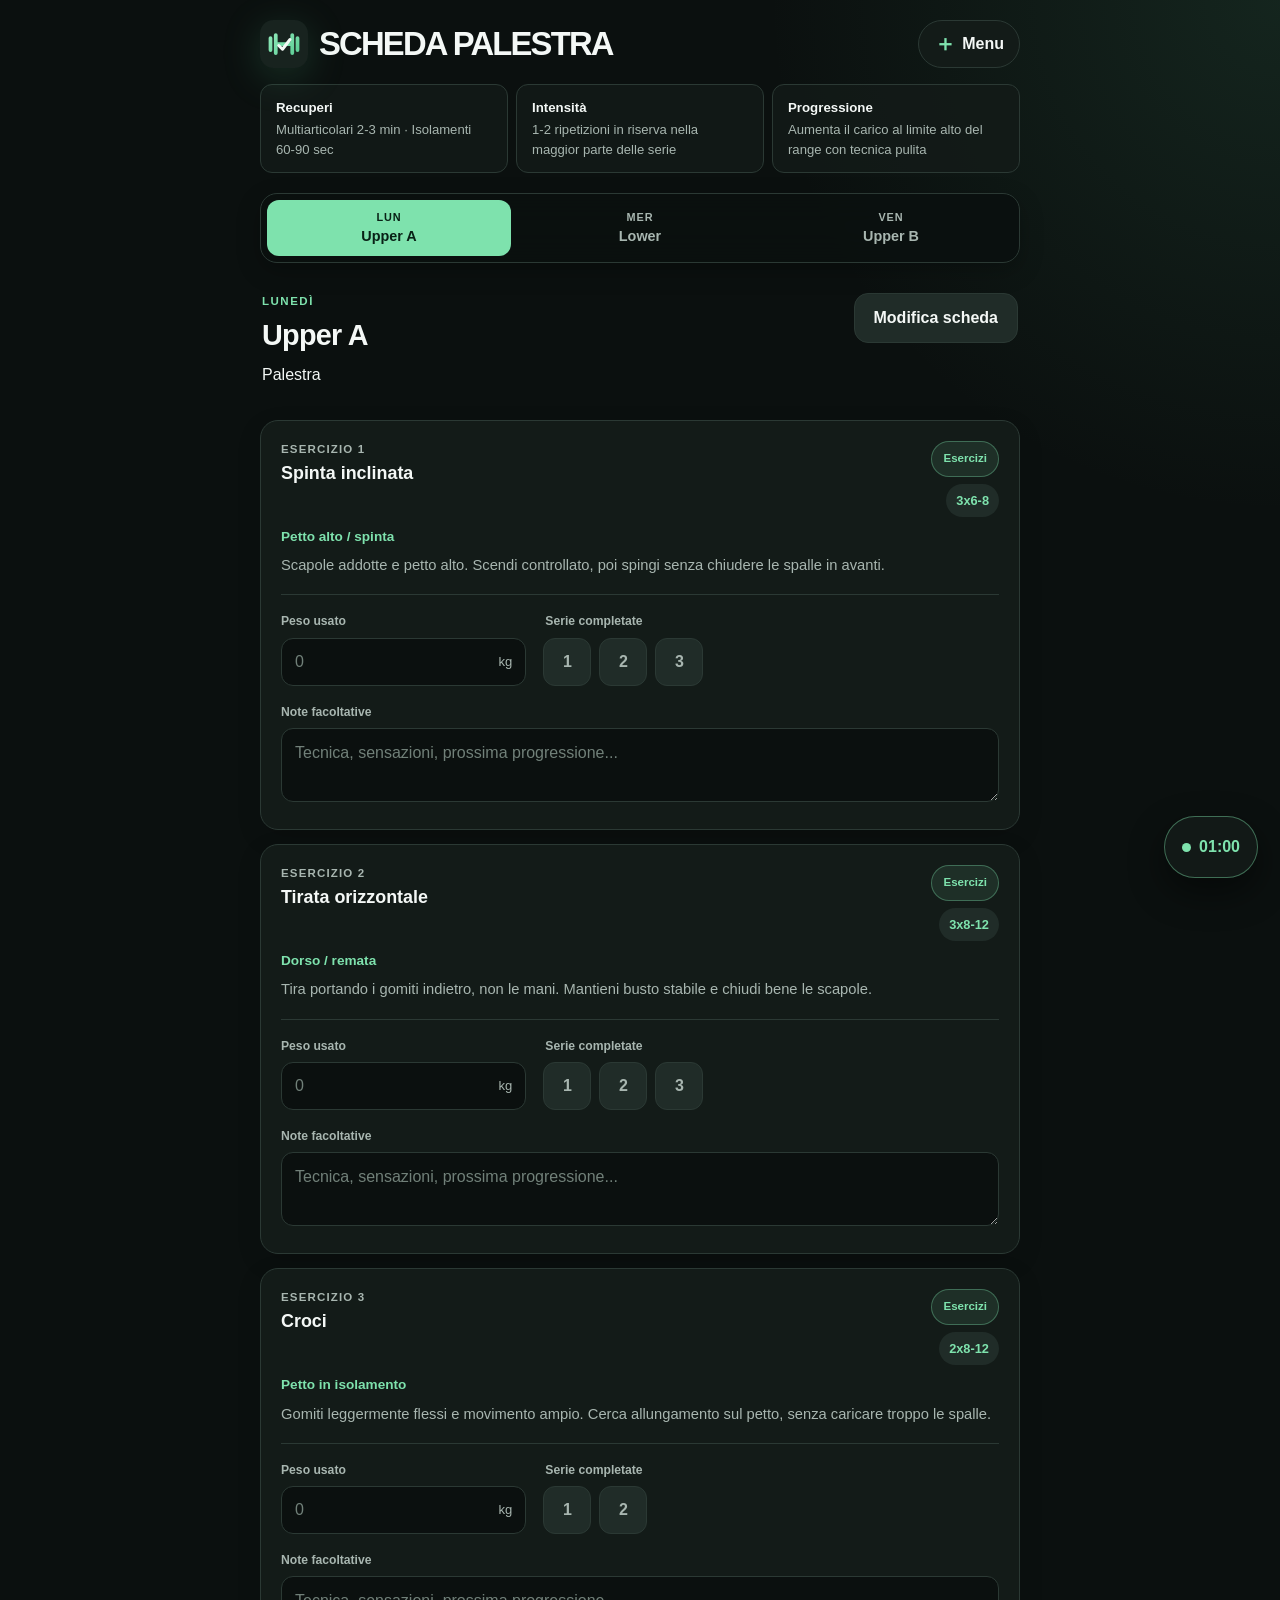
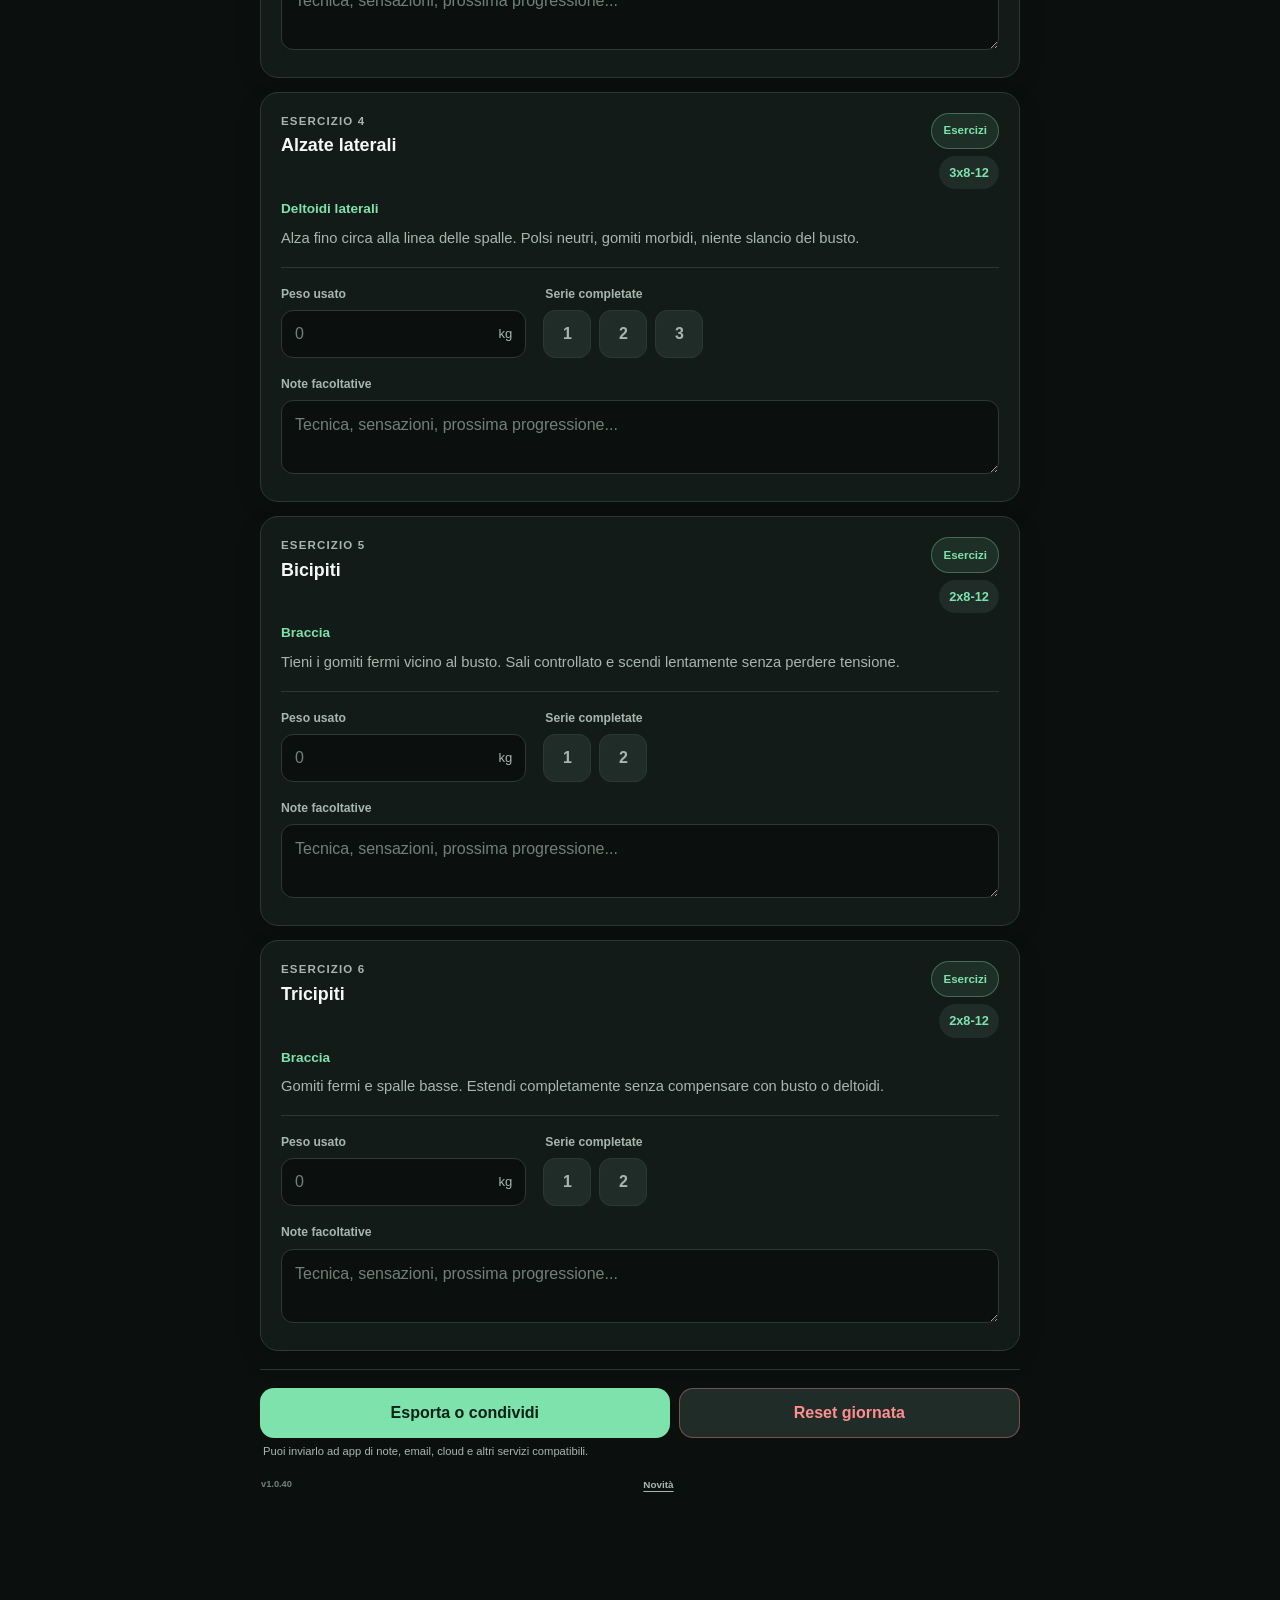
==== index.html @ 95c9a079 "Load in-app changelog release" ====
<!doctype html><html lang="it"><head><meta charset="UTF-8"><meta name="viewport" content="width=device-width,initial-scale=1,viewport-fit=cover"><meta name="theme-color" content="#101715"><meta name="description" content="Scheda palestra digitale personalizzabile."><title>Scheda palestra</title><link rel="manifest" href="manifest.webmanifest"><link rel="stylesheet" href="style.css"><style>.notification-status{margin:10px 2px 0;color:var(--muted);font-size:.72rem}.notification-status.is-enabled{color:var(--accent)}</style></head><body><header class="app-header"><div><p class="eyebrow">Scheda palestra</p><h1>Upper / Lower</h1></div><button class="icon-button" id="openMenuButton" type="button" aria-label="Apri menu esercizi"><span aria-hidden="true">＋</span><span>Menu</span></button></header><main><section class="dashboard" aria-labelledby="dashboardTitle"><div><p class="eyebrow">Oggi</p><h2 id="dashboardTitle">Il tuo prossimo allenamento</h2><p id="recommendedWorkout" class="dashboard-copy"></p></div><button id="openRecommendedButton" class="primary-button" type="button">Apri scheda</button></section><section class="quick-notes" aria-label="Indicazioni rapide"><article><strong>Recuperi</strong><span>Multiarticolari 2-3 min · Isolamenti 60-90 sec</span></article><article><strong>Intensità</strong><span>1-2 ripetizioni in riserva nella maggior parte delle serie</span></article><article><strong>Progressione</strong><span>Aumenta il carico al limite alto del range con tecnica pulita</span></article></section><nav class="workout-tabs" aria-label="Giorni di allenamento"><button class="tab-button is-active" type="button" data-day="upperA"><span>Lun</span>Upper A</button><button class="tab-button" type="button" data-day="lower"><span>Mer</span>Lower</button><button class="tab-button" type="button" data-day="upperB"><span>Ven</span>Upper B</button></nav><section class="workout-heading"><div><p class="eyebrow" id="workoutWeekday"></p><h2 id="workoutTitle"></h2><p id="workoutSubtitle"></p></div><button id="resetDayButton" class="text-button danger-text" type="button">Reset giornata</button></section><section id="exerciseList" class="exercise-list" aria-live="polite"></section><section id="lowerRotationNote" class="rotation-note" hidden><strong>Lower alternato</strong><p>Settimana A: leg extension mono + abductor. Settimana B: sissy squat + adductor.</p></section></main><aside class="timer-panel" aria-labelledby="timerTitle"><div class="timer-topline"><div><p class="eyebrow">Recupero</p><h2 id="timerTitle">Timer pausa</h2></div><output id="timerDisplay" class="timer-display" aria-live="polite">01:00</output></div><div class="timer-presets" aria-label="Durata timer"><button class="is-selected" type="button" data-seconds="60">60s</button><button type="button" data-seconds="90">90s</button><button type="button" data-seconds="120">120s</button><button type="button" data-seconds="180">180s</button></div><div class="timer-actions"><button id="timerStartButton" class="primary-button" type="button">Avvia</button><button id="timerStopButton" class="secondary-button" type="button">Stop</button><button id="timerResetButton" class="secondary-button" type="button">Reset</button></div><p id="notificationStatus" class="notification-status">Avviando il timer puoi abilitare le notifiche di sistema.</p></aside><div id="menuOverlay" class="overlay" hidden><section class="menu-sheet" role="dialog" aria-modal="true" aria-labelledby="menuTitle"><div class="sheet-header"><div><p class="eyebrow">Personalizza</p><h2 id="menuTitle">Menu esercizi</h2></div><button id="closeMenuButton" class="close-button" type="button" aria-label="Chiudi menu">×</button></div><form id="customExerciseForm" class="exercise-form"><label>Nome esercizio<input name="name" type="text" required maxlength="60" placeholder="Es. Face pull"></label><div class="form-row"><label>Giorno<select name="day" required><option value="upperA">Upper A</option><option value="lower">Lower</option><option value="upperB">Upper B</option></select></label><label>Serie × rep<input name="setsReps" type="text" required maxlength="20" placeholder="3x10-12"></label></div><label>Focus<input name="focus" type="text" maxlength="80" placeholder="Muscolo o obiettivo"></label><label>Spiegazione<textarea name="description" rows="3" maxlength="240" placeholder="Indicazioni tecniche essenziali"></textarea></label><button class="primary-button full-width" type="submit">Aggiungi esercizio</button></form><div class="custom-list-heading"><h3>Esercizi personalizzati</h3><span id="customExerciseCount">0</span></div><div id="customExerciseList" class="custom-exercise-list"></div><div class="data-actions"><button id="resetAllButton" class="danger-button" type="button">Reset completo</button></div></section></div><template id="exerciseCardTemplate"><article class="exercise-card"><div class="exercise-card-header"><div><p class="exercise-number"></p><h3 class="exercise-name"></h3></div><span class="reps-badge"></span></div><p class="exercise-focus"></p><p class="exercise-description"></p><div class="exercise-fields"><label class="weight-field"><span>Peso usato</span><div class="input-with-unit"><input class="weight-input" type="number" min="0" step="0.5" inputmode="decimal" placeholder="0"><span>kg</span></div></label><fieldset class="sets-field"><legend>Serie completate</legend><div class="set-buttons"></div></fieldset></div><label class="notes-field"><span>Note facoltative</span><textarea class="notes-input" rows="2" maxlength="300" placeholder="Tecnica, sensazioni, prossima progressione..."></textarea></label><button class="delete-custom-button danger-text" type="button" hidden>Rimuovi esercizio</button></article></template><script src="app.js"></script><script src="enhancements.js"></script><script src="gif-fix.js"></script><script src="timer-ui.js?v=8"></script><script src="ios-shortcuts-timer.js?v=7"></script><script src="variants.js?v=3"></script><script src="catalog-detail.js?v=1"></script><script src="workout-editor.js?v=2"></script><script src="exercise-catalog.js?v=1"></script><script src="drag-fix.js?v=2"></script><script src="translator-core.js?v=1"></script><script src="language-settings.js?v=3"></script><script src="compact-edit-mode.js?v=7"></script><script src="universal-exercise-editor.js?v=1"></script><script src="dynamic-workout-days.js?v=1"></script><script src="catalog-performance.js?v=1"></script><script src="settings-order.js?v=1"></script><script src="app-update.js?v=6"></script><script src="app-changelog.js?v=1"></script></body></html>
---- style.css ----
:root {
  color-scheme: dark;
  --bg: #0b100f;
  --surface: #131b18;
  --surface-strong: #18231f;
  --surface-soft: #202c28;
  --text: #f4f8f6;
  --muted: #a8b6b0;
  --accent: #7ee2ad;
  --accent-strong: #4fc58c;
  --accent-ink: #092116;
  --danger: #ff8e8e;
  --border: #2b3934;
  --shadow: 0 18px 42px rgb(0 0 0 / 28%);
  --radius-lg: 24px;
  --radius-md: 18px;
  --radius-sm: 12px;
}

* {
  box-sizing: border-box;
}

html {
  scroll-behavior: smooth;
}

body {
  margin: 0;
  min-width: 320px;
  background:
    radial-gradient(circle at top right, rgb(69 146 108 / 16%), transparent 32rem),
    var(--bg);
  color: var(--text);
  font-family: Inter, ui-sans-serif, -apple-system, BlinkMacSystemFont, "Segoe UI", sans-serif;
  line-height: 1.5;
  -webkit-font-smoothing: antialiased;
}

button,
input,
textarea,
select {
  font: inherit;
}

button {
  -webkit-tap-highlight-color: transparent;
}

button:focus-visible,
input:focus-visible,
textarea:focus-visible,
select:focus-visible {
  outline: 3px solid rgb(126 226 173 / 45%);
  outline-offset: 2px;
}

.app-header,
main,
.timer-panel {
  width: min(100% - 28px, 760px);
  margin-inline: auto;
}

.app-header {
  display: flex;
  align-items: center;
  justify-content: space-between;
  padding: max(20px, env(safe-area-inset-top)) 0 18px;
}

h1,
h2,
h3,
p {
  margin-top: 0;
}

h1 {
  margin-bottom: 0;
  font-size: clamp(1.55rem, 7vw, 2.2rem);
  letter-spacing: -0.04em;
}

h2 {
  margin-bottom: 6px;
  font-size: clamp(1.35rem, 5vw, 1.8rem);
  letter-spacing: -0.025em;
}

h3 {
  margin-bottom: 0;
  font-size: 1.12rem;
}

.eyebrow {
  margin-bottom: 3px;
  color: var(--accent);
  font-size: 0.72rem;
  font-weight: 800;
  letter-spacing: 0.13em;
  text-transform: uppercase;
}

.icon-button,
.close-button,
.tab-button,
.timer-presets button,
.set-button,
.secondary-button,
.text-button,
.delete-custom-list-button {
  border: 0;
  cursor: pointer;
}

.icon-button {
  display: flex;
  min-height: 48px;
  align-items: center;
  gap: 6px;
  padding: 0 15px;
  border: 1px solid var(--border);
  border-radius: 999px;
  background: var(--surface);
  color: var(--text);
  font-weight: 750;
}

.icon-button span:first-child {
  color: var(--accent);
  font-size: 1.35rem;
}

.dashboard {
  display: grid;
  gap: 20px;
  padding: 24px;
  border: 1px solid rgb(126 226 173 / 20%);
  border-radius: var(--radius-lg);
  background:
    linear-gradient(135deg, rgb(126 226 173 / 13%), transparent 55%),
    var(--surface-strong);
  box-shadow: var(--shadow);
}

.dashboard-copy {
  margin-bottom: 0;
  color: var(--muted);
}

.primary-button,
.secondary-button,
.danger-button {
  min-height: 50px;
  padding: 0 19px;
  border-radius: 14px;
  font-weight: 800;
  cursor: pointer;
}

.primary-button {
  border: 0;
  background: var(--accent);
  color: var(--accent-ink);
}

.primary-button:active {
  background: var(--accent-strong);
  transform: translateY(1px);
}

.secondary-button {
  border: 1px solid var(--border);
  background: var(--surface-soft);
  color: var(--text);
}

.danger-button {
  width: 100%;
  border: 1px solid rgb(255 142 142 / 40%);
  background: rgb(255 142 142 / 10%);
  color: var(--danger);
}

.full-width {
  width: 100%;
}

.quick-notes {
  display: grid;
  gap: 8px;
  margin: 14px 0 20px;
}

.quick-notes article {
  display: grid;
  gap: 2px;
  padding: 13px 15px;
  border: 1px solid var(--border);
  border-radius: var(--radius-sm);
  background: rgb(19 27 24 / 80%);
}

.quick-notes strong {
  font-size: 0.83rem;
}

.quick-notes span {
  color: var(--muted);
  font-size: 0.82rem;
}

.workout-tabs {
  position: sticky;
  z-index: 10;
  top: 8px;
  display: grid;
  grid-template-columns: repeat(3, 1fr);
  gap: 7px;
  padding: 6px;
  border: 1px solid var(--border);
  border-radius: 17px;
  background: rgb(11 16 15 / 88%);
  box-shadow: 0 8px 24px rgb(0 0 0 / 24%);
  backdrop-filter: blur(16px);
}

.tab-button {
  min-height: 56px;
  border-radius: 12px;
  background: transparent;
  color: var(--muted);
  font-size: 0.9rem;
  font-weight: 800;
}

.tab-button span {
  display: block;
  font-size: 0.68rem;
  letter-spacing: 0.08em;
  text-transform: uppercase;
}

.tab-button.is-active {
  background: var(--accent);
  color: var(--accent-ink);
}

.workout-heading {
  display: flex;
  align-items: end;
  justify-content: space-between;
  gap: 16px;
  padding: 30px 2px 17px;
}

.workout-heading p:last-child {
  margin-bottom: 0;
  color: var(--muted);
}

.text-button,
.delete-custom-list-button {
  padding: 8px 0;
  background: transparent;
  font-size: 0.82rem;
  font-weight: 750;
}

.danger-text {
  color: var(--danger);
}

.exercise-list {
  display: grid;
  gap: 14px;
}

.exercise-card {
  padding: 20px;
  border: 1px solid var(--border);
  border-radius: var(--radius-md);
  background: var(--surface);
  box-shadow: 0 8px 24px rgb(0 0 0 / 13%);
}

.exercise-card.is-complete {
  border-color: rgb(126 226 173 / 55%);
  background:
    linear-gradient(135deg, rgb(126 226 173 / 7%), transparent 40%),
    var(--surface);
}

.exercise-card-header {
  display: flex;
  align-items: start;
  justify-content: space-between;
  gap: 12px;
}

.exercise-number {
  margin-bottom: 2px;
  color: var(--muted);
  font-size: 0.72rem;
  font-weight: 800;
  letter-spacing: 0.1em;
  text-transform: uppercase;
}

.reps-badge {
  flex: 0 0 auto;
  padding: 7px 10px;
  border-radius: 999px;
  background: var(--surface-soft);
  color: var(--accent);
  font-size: 0.8rem;
  font-weight: 850;
}

.exercise-focus {
  margin: 10px 0 7px;
  color: var(--accent);
  font-size: 0.85rem;
  font-weight: 750;
}

.exercise-description {
  margin-bottom: 18px;
  color: var(--muted);
  font-size: 0.92rem;
}

.exercise-fields {
  display: grid;
  gap: 17px;
  padding-top: 17px;
  border-top: 1px solid var(--border);
}

label > span,
.sets-field legend {
  display: block;
  margin-bottom: 7px;
  color: var(--muted);
  font-size: 0.76rem;
  font-weight: 750;
}

.input-with-unit {
  display: flex;
  min-height: 48px;
  align-items: center;
  border: 1px solid var(--border);
  border-radius: 12px;
  background: var(--bg);
  overflow: hidden;
}

.input-with-unit input {
  width: 100%;
  min-width: 0;
  padding: 11px 4px 11px 13px;
  border: 0;
  outline: 0;
  background: transparent;
  color: var(--text);
}

.input-with-unit span {
  padding: 0 13px;
  color: var(--muted);
  font-size: 0.82rem;
}

.sets-field {
  min-width: 0;
  margin: 0;
  padding: 0;
  border: 0;
}

.set-buttons {
  display: flex;
  flex-wrap: wrap;
  gap: 8px;
}

.set-button {
  width: 48px;
  min-height: 48px;
  border: 1px solid var(--border);
  border-radius: 12px;
  background: var(--surface-soft);
  color: var(--muted);
  font-weight: 850;
}

.set-button.is-done {
  border-color: var(--accent);
  background: var(--accent);
  color: var(--accent-ink);
}

.notes-field {
  display: block;
  margin-top: 17px;
}

textarea,
.exercise-form input,
.exercise-form select {
  width: 100%;
  border: 1px solid var(--border);
  border-radius: 12px;
  background: var(--bg);
  color: var(--text);
}

textarea {
  min-height: 70px;
  padding: 12px 13px;
  resize: vertical;
}

::placeholder {
  color: #718079;
}

.delete-custom-button {
  margin-top: 10px;
  border: 0;
  background: transparent;
  cursor: pointer;
  font-size: 0.8rem;
}

.rotation-note {
  margin: 14px 0;
  padding: 17px;
  border: 1px dashed rgb(126 226 173 / 42%);
  border-radius: var(--radius-md);
  background: rgb(126 226 173 / 6%);
}

.rotation-note p {
  margin: 5px 0 0;
  color: var(--muted);
  font-size: 0.88rem;
}

.timer-panel {
  position: sticky;
  z-index: 20;
  bottom: max(10px, env(safe-area-inset-bottom));
  margin-top: 22px;
  margin-bottom: max(10px, env(safe-area-inset-bottom));
  padding: 17px;
  border: 1px solid var(--border);
  border-radius: var(--radius-lg);
  background: rgb(19 27 24 / 94%);
  box-shadow: 0 16px 50px rgb(0 0 0 / 52%);
  backdrop-filter: blur(18px);
}

.timer-panel.is-finished {
  border-color: var(--accent);
  animation: timerPulse 0.7s ease-in-out 3;
}

.timer-topline {
  display: flex;
  align-items: center;
  justify-content: space-between;
  gap: 12px;
}

.timer-topline h2 {
  margin-bottom: 0;
  font-size: 1rem;
}

.timer-display {
  color: var(--accent);
  font-size: 2rem;
  font-variant-numeric: tabular-nums;
  font-weight: 900;
  letter-spacing: -0.04em;
}

.timer-presets {
  display: grid;
  grid-template-columns: repeat(4, 1fr);
  gap: 6px;
  margin: 13px 0 9px;
}

.timer-presets button {
  min-height: 42px;
  border-radius: 10px;
  background: var(--surface-soft);
  color: var(--muted);
  font-size: 0.82rem;
  font-weight: 800;
}

.timer-presets button.is-selected {
  background: rgb(126 226 173 / 17%);
  color: var(--accent);
}

.timer-actions {
  display: grid;
  grid-template-columns: 1.4fr 1fr 1fr;
  gap: 7px;
}

.timer-actions button {
  min-height: 46px;
}

.overlay {
  position: fixed;
  z-index: 100;
  inset: 0;
  padding-top: max(20px, env(safe-area-inset-top));
  background: rgb(0 0 0 / 68%);
  overflow-y: auto;
  backdrop-filter: blur(7px);
}

.overlay[hidden] {
  display: none;
}

.menu-sheet {
  width: min(100%, 680px);
  min-height: calc(100dvh - max(20px, env(safe-area-inset-top)));
  margin: 0 auto;
  padding: 22px 18px max(30px, env(safe-area-inset-bottom));
  border-radius: 26px 26px 0 0;
  background: var(--surface);
}

.sheet-header {
  display: flex;
  align-items: start;
  justify-content: space-between;
}

.close-button {
  width: 48px;
  height: 48px;
  border-radius: 50%;
  background: var(--surface-soft);
  color: var(--text);
  font-size: 1.8rem;
}

.exercise-form {
  display: grid;
  gap: 14px;
  margin-top: 20px;
  padding: 18px;
  border: 1px solid var(--border);
  border-radius: var(--radius-md);
  background: var(--surface-strong);
}

.exercise-form label {
  color: var(--muted);
  font-size: 0.78rem;
  font-weight: 750;
}

.exercise-form input,
.exercise-form select {
  min-height: 48px;
  margin-top: 7px;
  padding: 10px 12px;
}

.exercise-form textarea {
  margin-top: 7px;
}

.form-row {
  display: grid;
  grid-template-columns: 1fr 1fr;
  gap: 10px;
}

.custom-list-heading {
  display: flex;
  align-items: center;
  justify-content: space-between;
  margin: 27px 2px 11px;
}

.custom-list-heading span {
  display: grid;
  width: 30px;
  height: 30px;
  place-items: center;
  border-radius: 50%;
  background: var(--surface-soft);
  color: var(--accent);
  font-size: 0.78rem;
  font-weight: 850;
}

.custom-exercise-list {
  display: grid;
  gap: 8px;
}

.custom-list-item {
  display: flex;
  align-items: center;
  justify-content: space-between;
  gap: 12px;
  padding: 13px 14px;
  border: 1px solid var(--border);
  border-radius: 12px;
}

.custom-list-item p {
  margin: 2px 0 0;
  color: var(--muted);
  font-size: 0.78rem;
}

.empty-state {
  padding: 22px;
  border: 1px dashed var(--border);
  border-radius: 12px;
  color: var(--muted);
  text-align: center;
}

.data-actions {
  margin-top: 30px;
  padding-top: 20px;
  border-top: 1px solid var(--border);
}

body.has-open-menu {
  overflow: hidden;
}

@keyframes timerPulse {
  50% {
    background: rgb(48 103 77 / 96%);
    transform: scale(1.01);
  }
}

@media (min-width: 600px) {
  .dashboard {
    grid-template-columns: 1fr auto;
    align-items: center;
  }

  .quick-notes {
    grid-template-columns: repeat(3, 1fr);
  }

  .exercise-fields {
    grid-template-columns: minmax(140px, 0.7fr) 1.3fr;
    align-items: end;
  }

  .menu-sheet {
    min-height: auto;
    margin-top: 5vh;
    margin-bottom: 5vh;
    border-radius: 26px;
  }
}

@media (prefers-reduced-motion: reduce) {
  html {
    scroll-behavior: auto;
  }

  *,
  *::before,
  *::after {
    animation-duration: 0.01ms !important;
    animation-iteration-count: 1 !important;
  }
}
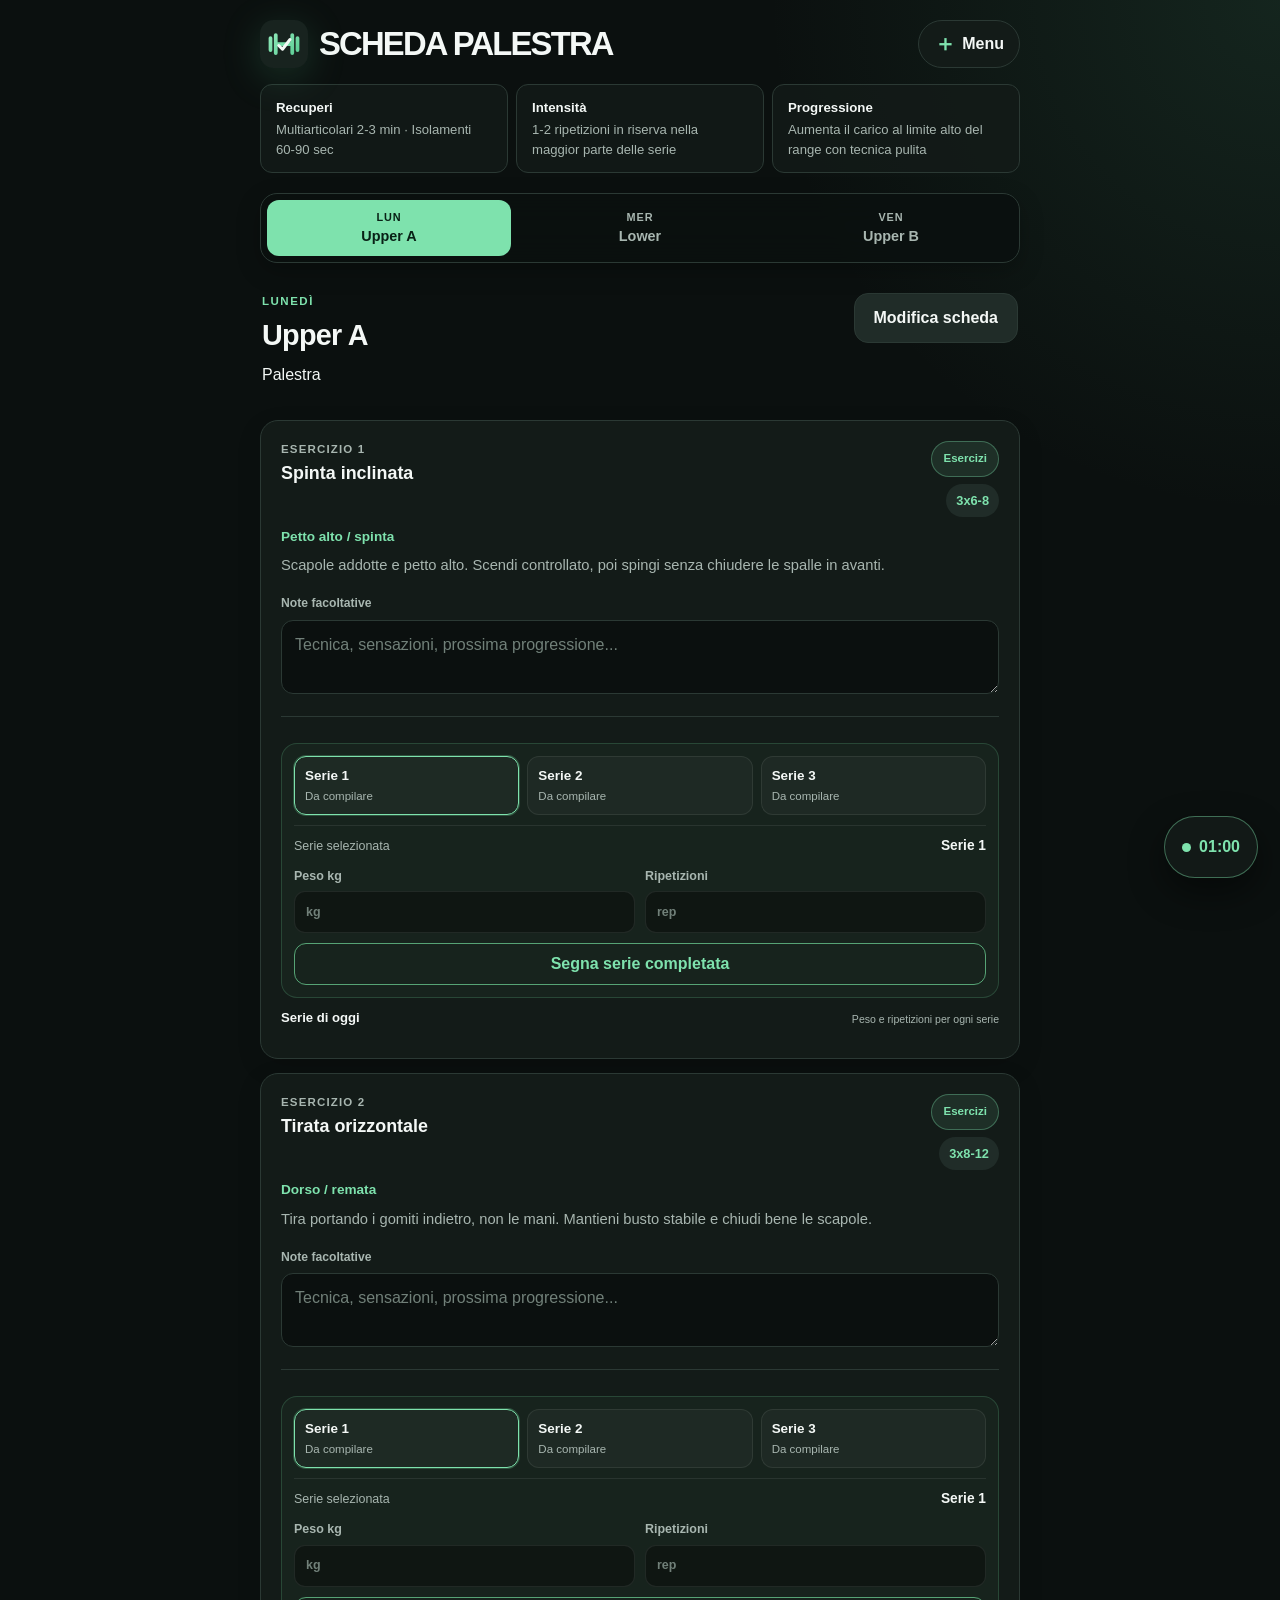
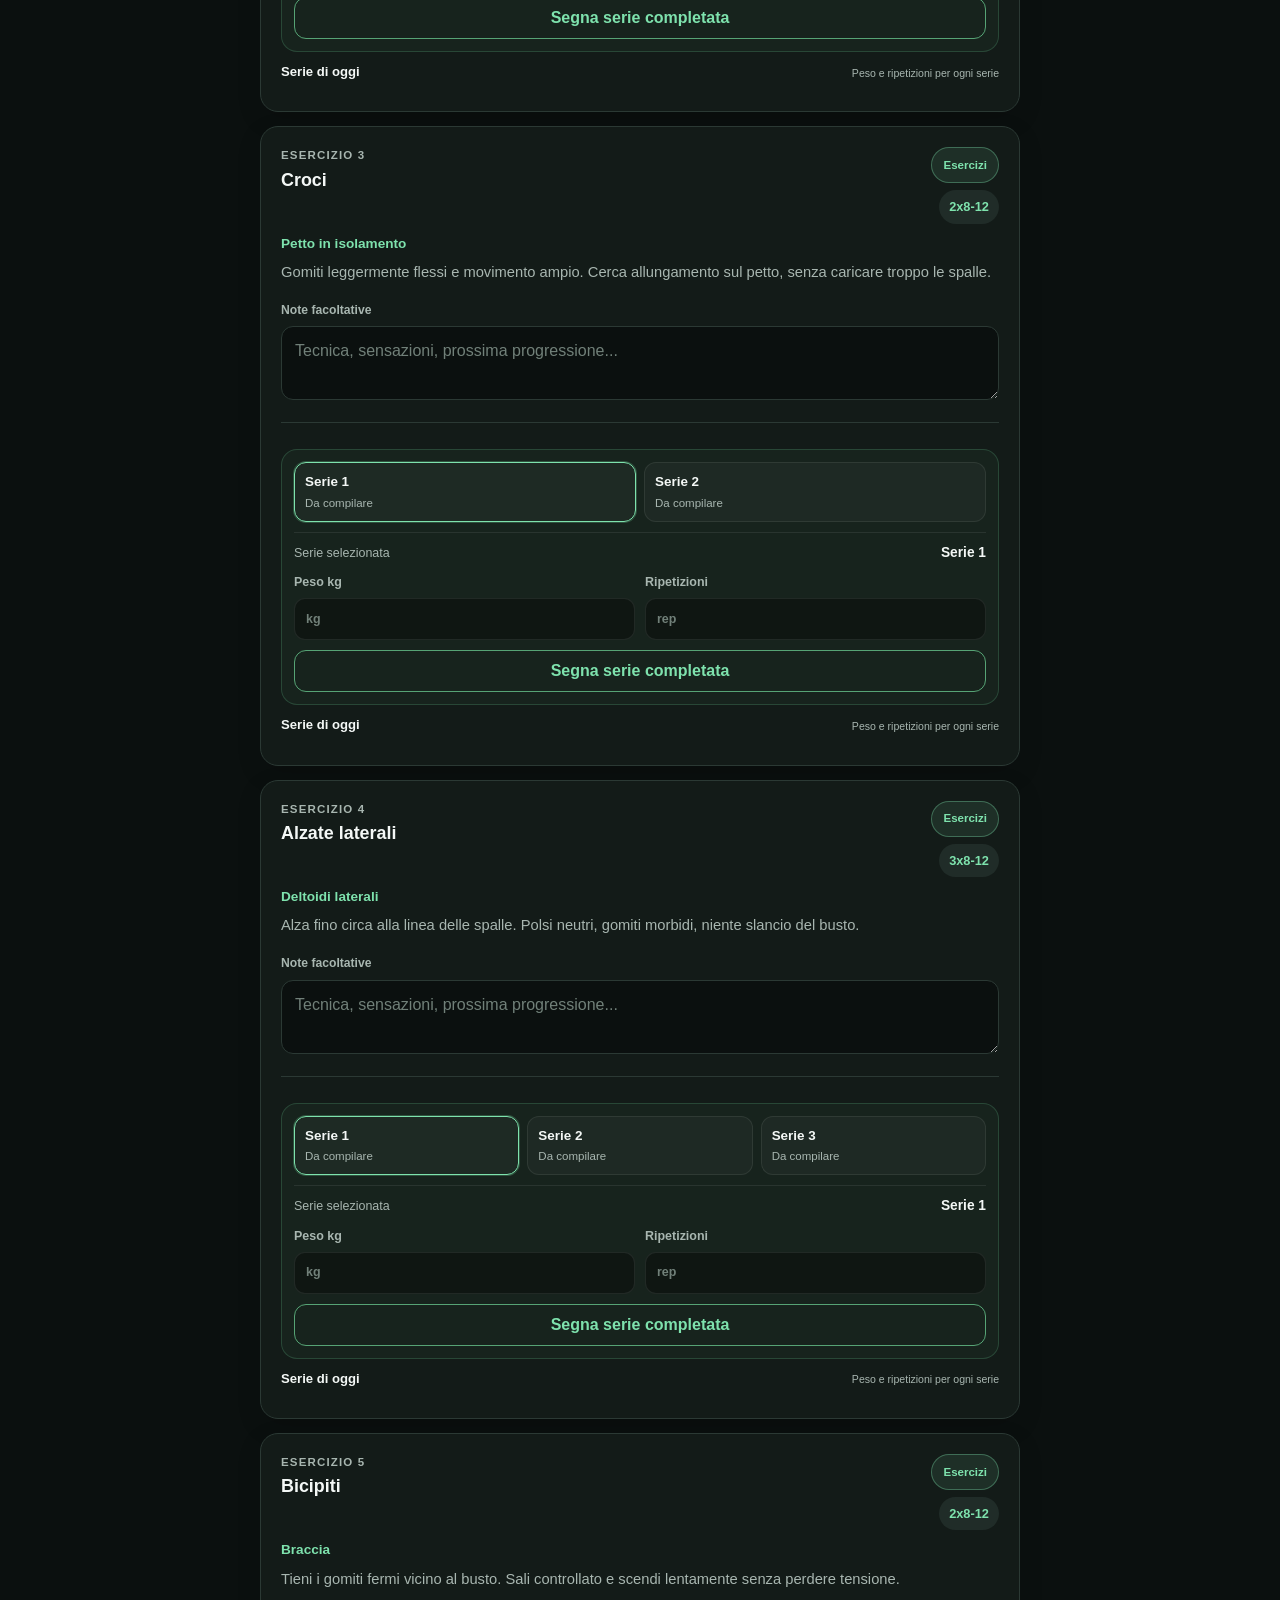
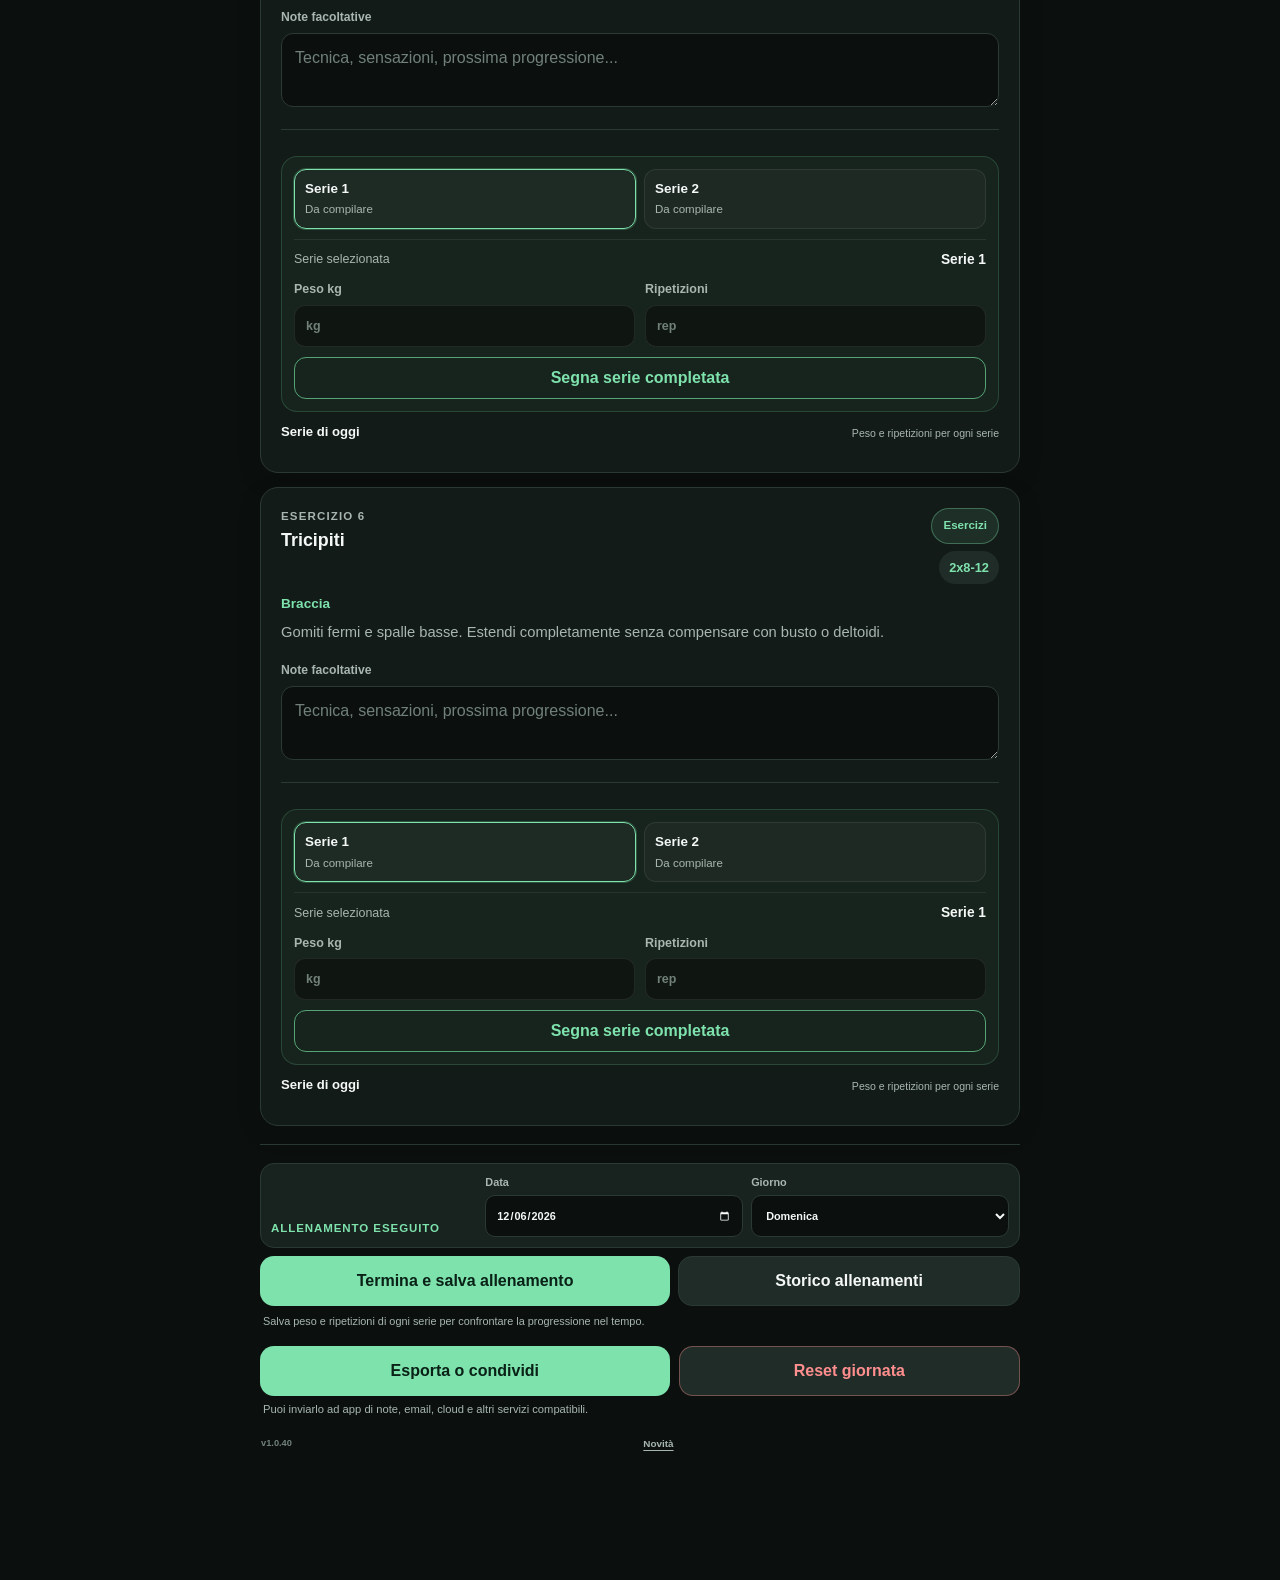
==== commit 73064aa5: "Enable production workout history modules" ====
--- a/index.html
+++ b/index.html
@@ -1 +1 @@
-<!doctype html><html lang="it"><head><meta charset="UTF-8"><meta name="viewport" content="width=device-width,initial-scale=1,viewport-fit=cover"><meta name="theme-color" content="#101715"><meta name="description" content="Scheda palestra digitale personalizzabile."><title>Scheda palestra</title><link rel="manifest" href="manifest.webmanifest"><link rel="stylesheet" href="style.css"><style>.notification-status{margin:10px 2px 0;color:var(--muted);font-size:.72rem}.notification-status.is-enabled{color:var(--accent)}</style></head><body><header class="app-header"><div><p class="eyebrow">Scheda palestra</p><h1>Upper / Lower</h1></div><button class="icon-button" id="openMenuButton" type="button" aria-label="Apri menu esercizi"><span aria-hidden="true">＋</span><span>Menu</span></button></header><main><section class="dashboard" aria-labelledby="dashboardTitle"><div><p class="eyebrow">Oggi</p><h2 id="dashboardTitle">Il tuo prossimo allenamento</h2><p id="recommendedWorkout" class="dashboard-copy"></p></div><button id="openRecommendedButton" class="primary-button" type="button">Apri scheda</button></section><section class="quick-notes" aria-label="Indicazioni rapide"><article><strong>Recuperi</strong><span>Multiarticolari 2-3 min · Isolamenti 60-90 sec</span></article><article><strong>Intensità</strong><span>1-2 ripetizioni in riserva nella maggior parte delle serie</span></article><article><strong>Progressione</strong><span>Aumenta il carico al limite alto del range con tecnica pulita</span></article></section><nav class="workout-tabs" aria-label="Giorni di allenamento"><button class="tab-button is-active" type="button" data-day="upperA"><span>Lun</span>Upper A</button><button class="tab-button" type="button" data-day="lower"><span>Mer</span>Lower</button><button class="tab-button" type="button" data-day="upperB"><span>Ven</span>Upper B</button></nav><section class="workout-heading"><div><p class="eyebrow" id="workoutWeekday"></p><h2 id="workoutTitle"></h2><p id="workoutSubtitle"></p></div><button id="resetDayButton" class="text-button danger-text" type="button">Reset giornata</button></section><section id="exerciseList" class="exercise-list" aria-live="polite"></section><section id="lowerRotationNote" class="rotation-note" hidden><strong>Lower alternato</strong><p>Settimana A: leg extension mono + abductor. Settimana B: sissy squat + adductor.</p></section></main><aside class="timer-panel" aria-labelledby="timerTitle"><div class="timer-topline"><div><p class="eyebrow">Recupero</p><h2 id="timerTitle">Timer pausa</h2></div><output id="timerDisplay" class="timer-display" aria-live="polite">01:00</output></div><div class="timer-presets" aria-label="Durata timer"><button class="is-selected" type="button" data-seconds="60">60s</button><button type="button" data-seconds="90">90s</button><button type="button" data-seconds="120">120s</button><button type="button" data-seconds="180">180s</button></div><div class="timer-actions"><button id="timerStartButton" class="primary-button" type="button">Avvia</button><button id="timerStopButton" class="secondary-button" type="button">Stop</button><button id="timerResetButton" class="secondary-button" type="button">Reset</button></div><p id="notificationStatus" class="notification-status">Avviando il timer puoi abilitare le notifiche di sistema.</p></aside><div id="menuOverlay" class="overlay" hidden><section class="menu-sheet" role="dialog" aria-modal="true" aria-labelledby="menuTitle"><div class="sheet-header"><div><p class="eyebrow">Personalizza</p><h2 id="menuTitle">Menu esercizi</h2></div><button id="closeMenuButton" class="close-button" type="button" aria-label="Chiudi menu">×</button></div><form id="customExerciseForm" class="exercise-form"><label>Nome esercizio<input name="name" type="text" required maxlength="60" placeholder="Es. Face pull"></label><div class="form-row"><label>Giorno<select name="day" required><option value="upperA">Upper A</option><option value="lower">Lower</option><option value="upperB">Upper B</option></select></label><label>Serie × rep<input name="setsReps" type="text" required maxlength="20" placeholder="3x10-12"></label></div><label>Focus<input name="focus" type="text" maxlength="80" placeholder="Muscolo o obiettivo"></label><label>Spiegazione<textarea name="description" rows="3" maxlength="240" placeholder="Indicazioni tecniche essenziali"></textarea></label><button class="primary-button full-width" type="submit">Aggiungi esercizio</button></form><div class="custom-list-heading"><h3>Esercizi personalizzati</h3><span id="customExerciseCount">0</span></div><div id="customExerciseList" class="custom-exercise-list"></div><div class="data-actions"><button id="resetAllButton" class="danger-button" type="button">Reset completo</button></div></section></div><template id="exerciseCardTemplate"><article class="exercise-card"><div class="exercise-card-header"><div><p class="exercise-number"></p><h3 class="exercise-name"></h3></div><span class="reps-badge"></span></div><p class="exercise-focus"></p><p class="exercise-description"></p><div class="exercise-fields"><label class="weight-field"><span>Peso usato</span><div class="input-with-unit"><input class="weight-input" type="number" min="0" step="0.5" inputmode="decimal" placeholder="0"><span>kg</span></div></label><fieldset class="sets-field"><legend>Serie completate</legend><div class="set-buttons"></div></fieldset></div><label class="notes-field"><span>Note facoltative</span><textarea class="notes-input" rows="2" maxlength="300" placeholder="Tecnica, sensazioni, prossima progressione..."></textarea></label><button class="delete-custom-button danger-text" type="button" hidden>Rimuovi esercizio</button></article></template><script src="app.js"></script><script src="enhancements.js"></script><script src="gif-fix.js"></script><script src="timer-ui.js?v=8"></script><script src="ios-shortcuts-timer.js?v=7"></script><script src="variants.js?v=3"></script><script src="catalog-detail.js?v=1"></script><script src="workout-editor.js?v=2"></script><script src="exercise-catalog.js?v=1"></script><script src="drag-fix.js?v=2"></script><script src="translator-core.js?v=1"></script><script src="language-settings.js?v=3"></script><script src="compact-edit-mode.js?v=7"></script><script src="universal-exercise-editor.js?v=1"></script><script src="dynamic-workout-days.js?v=1"></script><script src="catalog-performance.js?v=1"></script><script src="settings-order.js?v=1"></script><script src="app-update.js?v=6"></script><script src="app-changelog.js?v=1"></script></body></html>+<!doctype html><html lang="it"><head><meta charset="UTF-8"><meta name="viewport" content="width=device-width,initial-scale=1,viewport-fit=cover"><meta name="theme-color" content="#101715"><meta name="description" content="Scheda palestra digitale personalizzabile."><title>Scheda palestra</title><link rel="manifest" href="manifest.webmanifest"><link rel="stylesheet" href="style.css"><style>.notification-status{margin:10px 2px 0;color:var(--muted);font-size:.72rem}.notification-status.is-enabled{color:var(--accent)}</style></head><body><header class="app-header"><div><p class="eyebrow">Scheda palestra</p><h1>Upper / Lower</h1></div><button class="icon-button" id="openMenuButton" type="button" aria-label="Apri menu esercizi"><span aria-hidden="true">＋</span><span>Menu</span></button></header><main><section class="dashboard" aria-labelledby="dashboardTitle"><div><p class="eyebrow">Oggi</p><h2 id="dashboardTitle">Il tuo prossimo allenamento</h2><p id="recommendedWorkout" class="dashboard-copy"></p></div><button id="openRecommendedButton" class="primary-button" type="button">Apri scheda</button></section><section class="quick-notes" aria-label="Indicazioni rapide"><article><strong>Recuperi</strong><span>Multiarticolari 2-3 min · Isolamenti 60-90 sec</span></article><article><strong>Intensità</strong><span>1-2 ripetizioni in riserva nella maggior parte delle serie</span></article><article><strong>Progressione</strong><span>Aumenta il carico al limite alto del range con tecnica pulita</span></article></section><nav class="workout-tabs" aria-label="Giorni di allenamento"><button class="tab-button is-active" type="button" data-day="upperA"><span>Lun</span>Upper A</button><button class="tab-button" type="button" data-day="lower"><span>Mer</span>Lower</button><button class="tab-button" type="button" data-day="upperB"><span>Ven</span>Upper B</button></nav><section class="workout-heading"><div><p class="eyebrow" id="workoutWeekday"></p><h2 id="workoutTitle"></h2><p id="workoutSubtitle"></p></div><button id="resetDayButton" class="text-button danger-text" type="button">Reset giornata</button></section><section id="exerciseList" class="exercise-list" aria-live="polite"></section><section id="lowerRotationNote" class="rotation-note" hidden><strong>Lower alternato</strong><p>Settimana A: leg extension mono + abductor. Settimana B: sissy squat + adductor.</p></section></main><aside class="timer-panel" aria-labelledby="timerTitle"><div class="timer-topline"><div><p class="eyebrow">Recupero</p><h2 id="timerTitle">Timer pausa</h2></div><output id="timerDisplay" class="timer-display" aria-live="polite">01:00</output></div><div class="timer-presets" aria-label="Durata timer"><button class="is-selected" type="button" data-seconds="60">60s</button><button type="button" data-seconds="90">90s</button><button type="button" data-seconds="120">120s</button><button type="button" data-seconds="180">180s</button></div><div class="timer-actions"><button id="timerStartButton" class="primary-button" type="button">Avvia</button><button id="timerStopButton" class="secondary-button" type="button">Stop</button><button id="timerResetButton" class="secondary-button" type="button">Reset</button></div><p id="notificationStatus" class="notification-status">Avviando il timer puoi abilitare le notifiche di sistema.</p></aside><div id="menuOverlay" class="overlay" hidden><section class="menu-sheet" role="dialog" aria-modal="true" aria-labelledby="menuTitle"><div class="sheet-header"><div><p class="eyebrow">Personalizza</p><h2 id="menuTitle">Menu esercizi</h2></div><button id="closeMenuButton" class="close-button" type="button" aria-label="Chiudi menu">×</button></div><form id="customExerciseForm" class="exercise-form"><label>Nome esercizio<input name="name" type="text" required maxlength="60" placeholder="Es. Face pull"></label><div class="form-row"><label>Giorno<select name="day" required><option value="upperA">Upper A</option><option value="lower">Lower</option><option value="upperB">Upper B</option></select></label><label>Serie × rep<input name="setsReps" type="text" required maxlength="20" placeholder="3x10-12"></label></div><label>Focus<input name="focus" type="text" maxlength="80" placeholder="Muscolo o obiettivo"></label><label>Spiegazione<textarea name="description" rows="3" maxlength="240" placeholder="Indicazioni tecniche essenziali"></textarea></label><button class="primary-button full-width" type="submit">Aggiungi esercizio</button></form><div class="custom-list-heading"><h3>Esercizi personalizzati</h3><span id="customExerciseCount">0</span></div><div id="customExerciseList" class="custom-exercise-list"></div><div class="data-actions"><button id="resetAllButton" class="danger-button" type="button">Reset completo</button></div></section></div><template id="exerciseCardTemplate"><article class="exercise-card"><div class="exercise-card-header"><div><p class="exercise-number"></p><h3 class="exercise-name"></h3></div><span class="reps-badge"></span></div><p class="exercise-focus"></p><p class="exercise-description"></p><div class="exercise-fields"><label class="weight-field"><span>Peso usato</span><div class="input-with-unit"><input class="weight-input" type="number" min="0" step="0.5" inputmode="decimal" placeholder="0"><span>kg</span></div></label><fieldset class="sets-field"><legend>Serie completate</legend><div class="set-buttons"></div></fieldset></div><label class="notes-field"><span>Note facoltative</span><textarea class="notes-input" rows="2" maxlength="300" placeholder="Tecnica, sensazioni, prossima progressione..."></textarea></label><button class="delete-custom-button danger-text" type="button" hidden>Rimuovi esercizio</button></article></template><script src="production-migration.js?v=1"></script><script src="app.js"></script><script src="production-safety.js?v=1"></script><script src="enhancements.js"></script><script src="gif-fix.js"></script><script src="timer-ui.js?v=8"></script><script src="ios-shortcuts-timer.js?v=7"></script><script src="variants.js?v=3"></script><script src="catalog-detail.js?v=1"></script><script src="workout-editor.js?v=2"></script><script src="exercise-catalog.js?v=1"></script><script src="translator-core.js?v=1"></script><script src="language-settings.js?v=3"></script><script src="compact-edit-mode.js?v=7"></script><script src="universal-exercise-editor.js?v=1"></script><script src="dynamic-workout-days.js?v=1"></script><script src="catalog-performance.js?v=1"></script><script src="settings-order.js?v=1"></script><script src="workout-export.js?v=5"></script><script src="workout-xlsx.js?v=1"></script><script src="workout-layout.js?v=1"></script><script src="workout-history.js?v=1"></script><script src="set-entry-ui.js?v=1"></script><script src="edit-mode-ui.js?v=1"></script><script src="settings-backup.js?v=1"></script><script src="progress-charts.js?v=1"></script><script src="modal-stack-fix.js?v=1"></script><script src="app-update.js?v=6"></script><script src="app-changelog.js?v=1"></script></body></html>
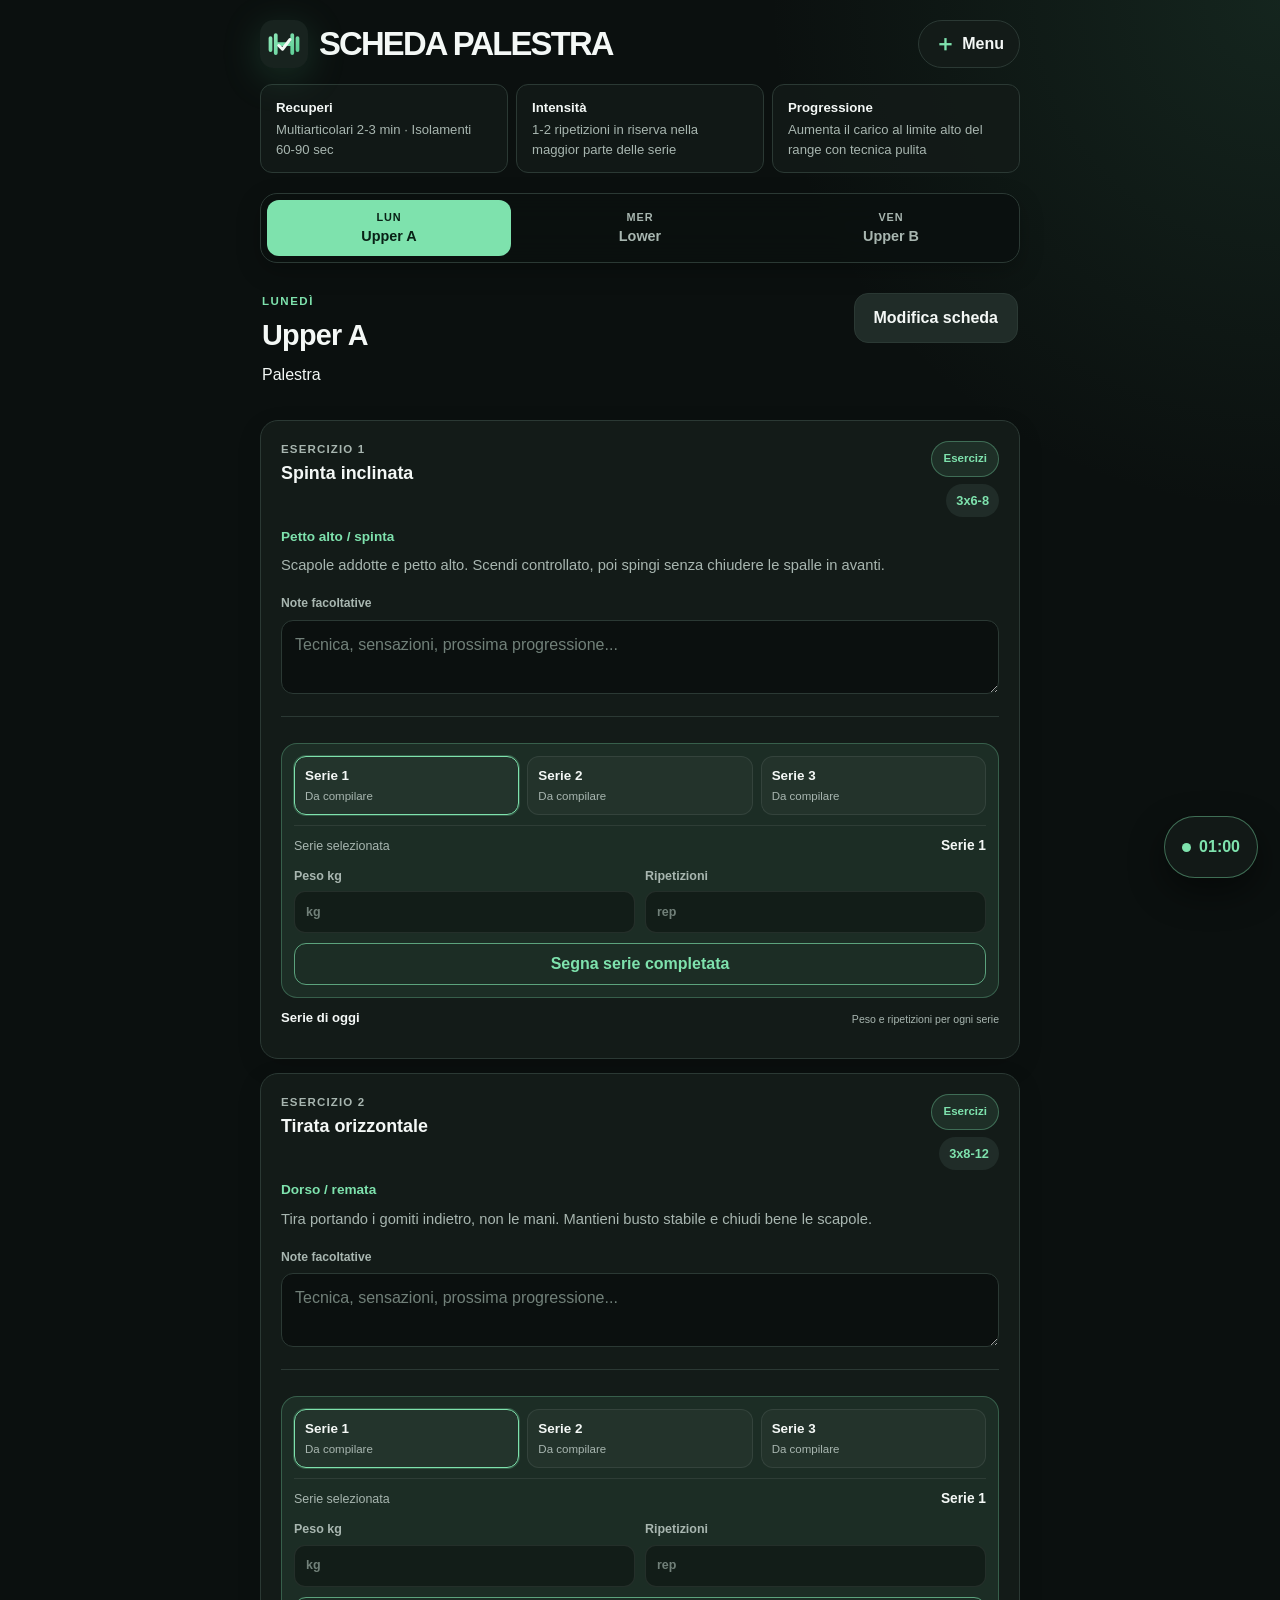
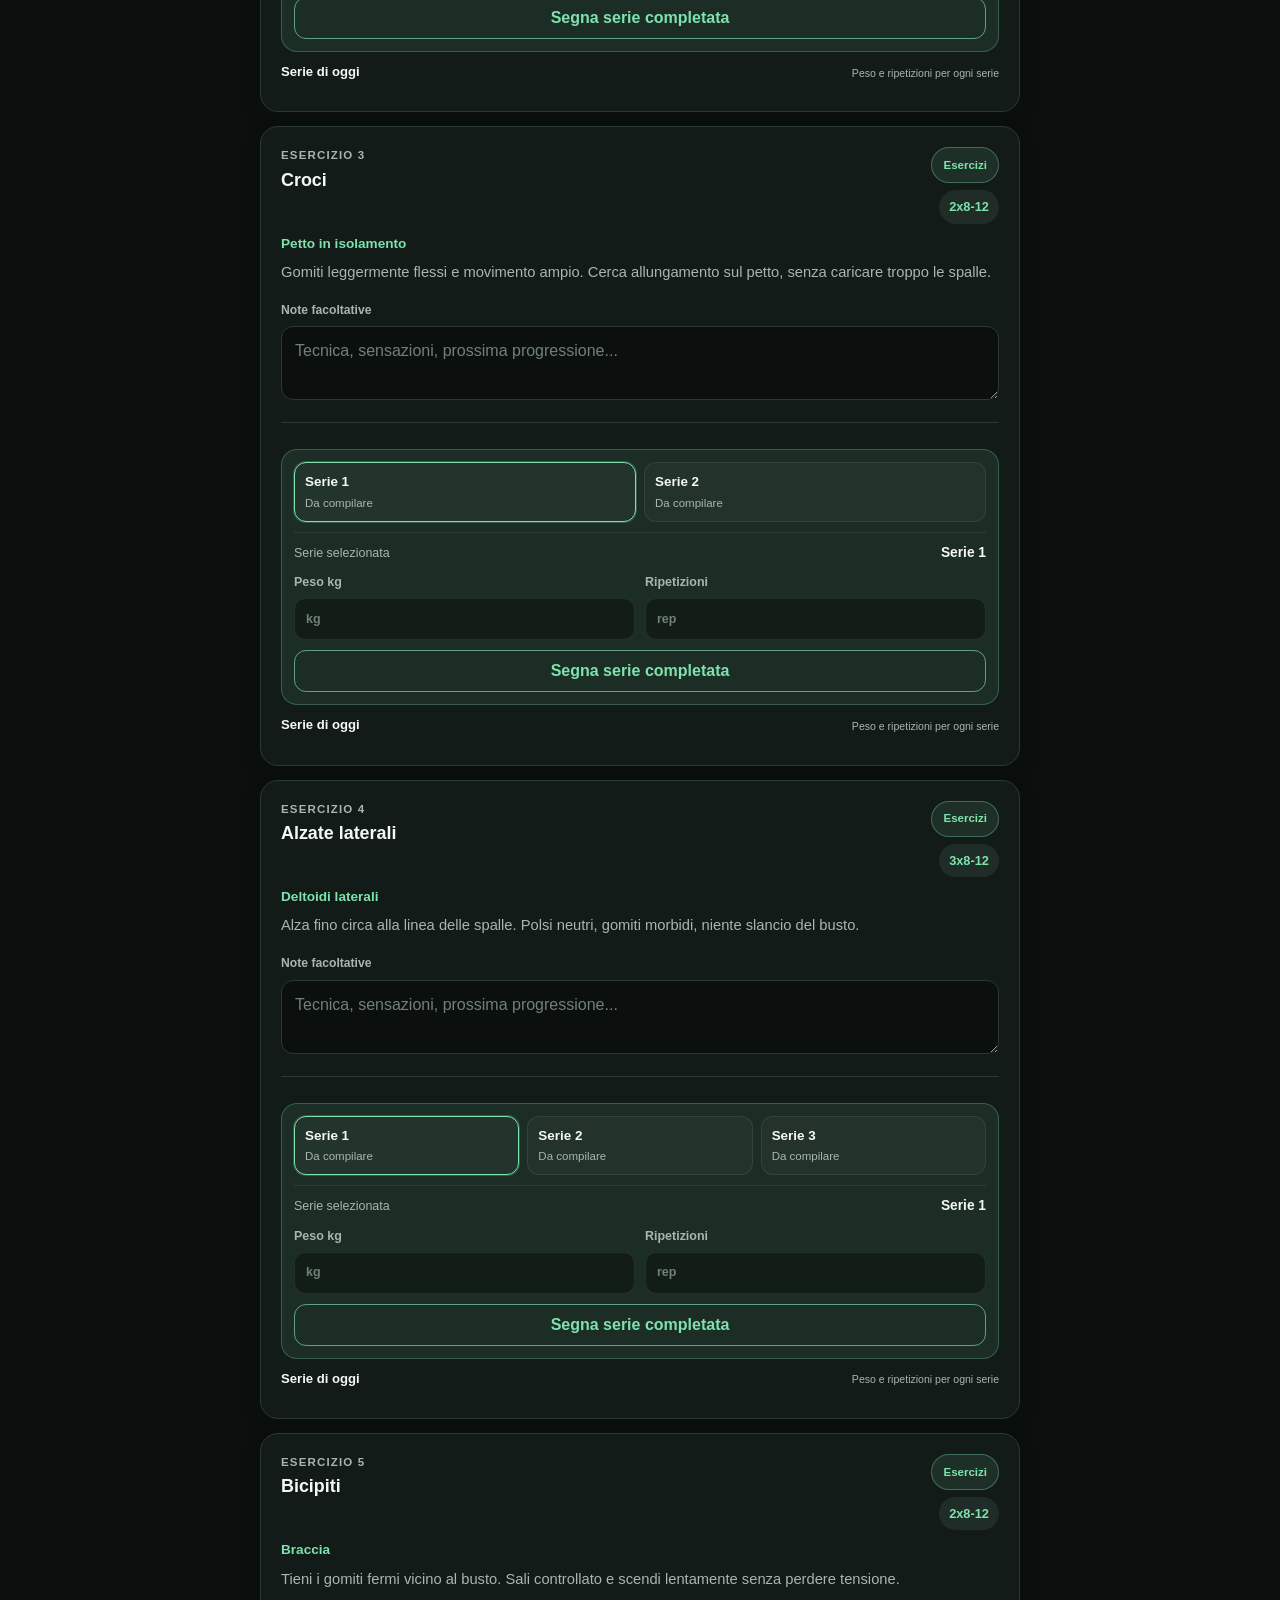
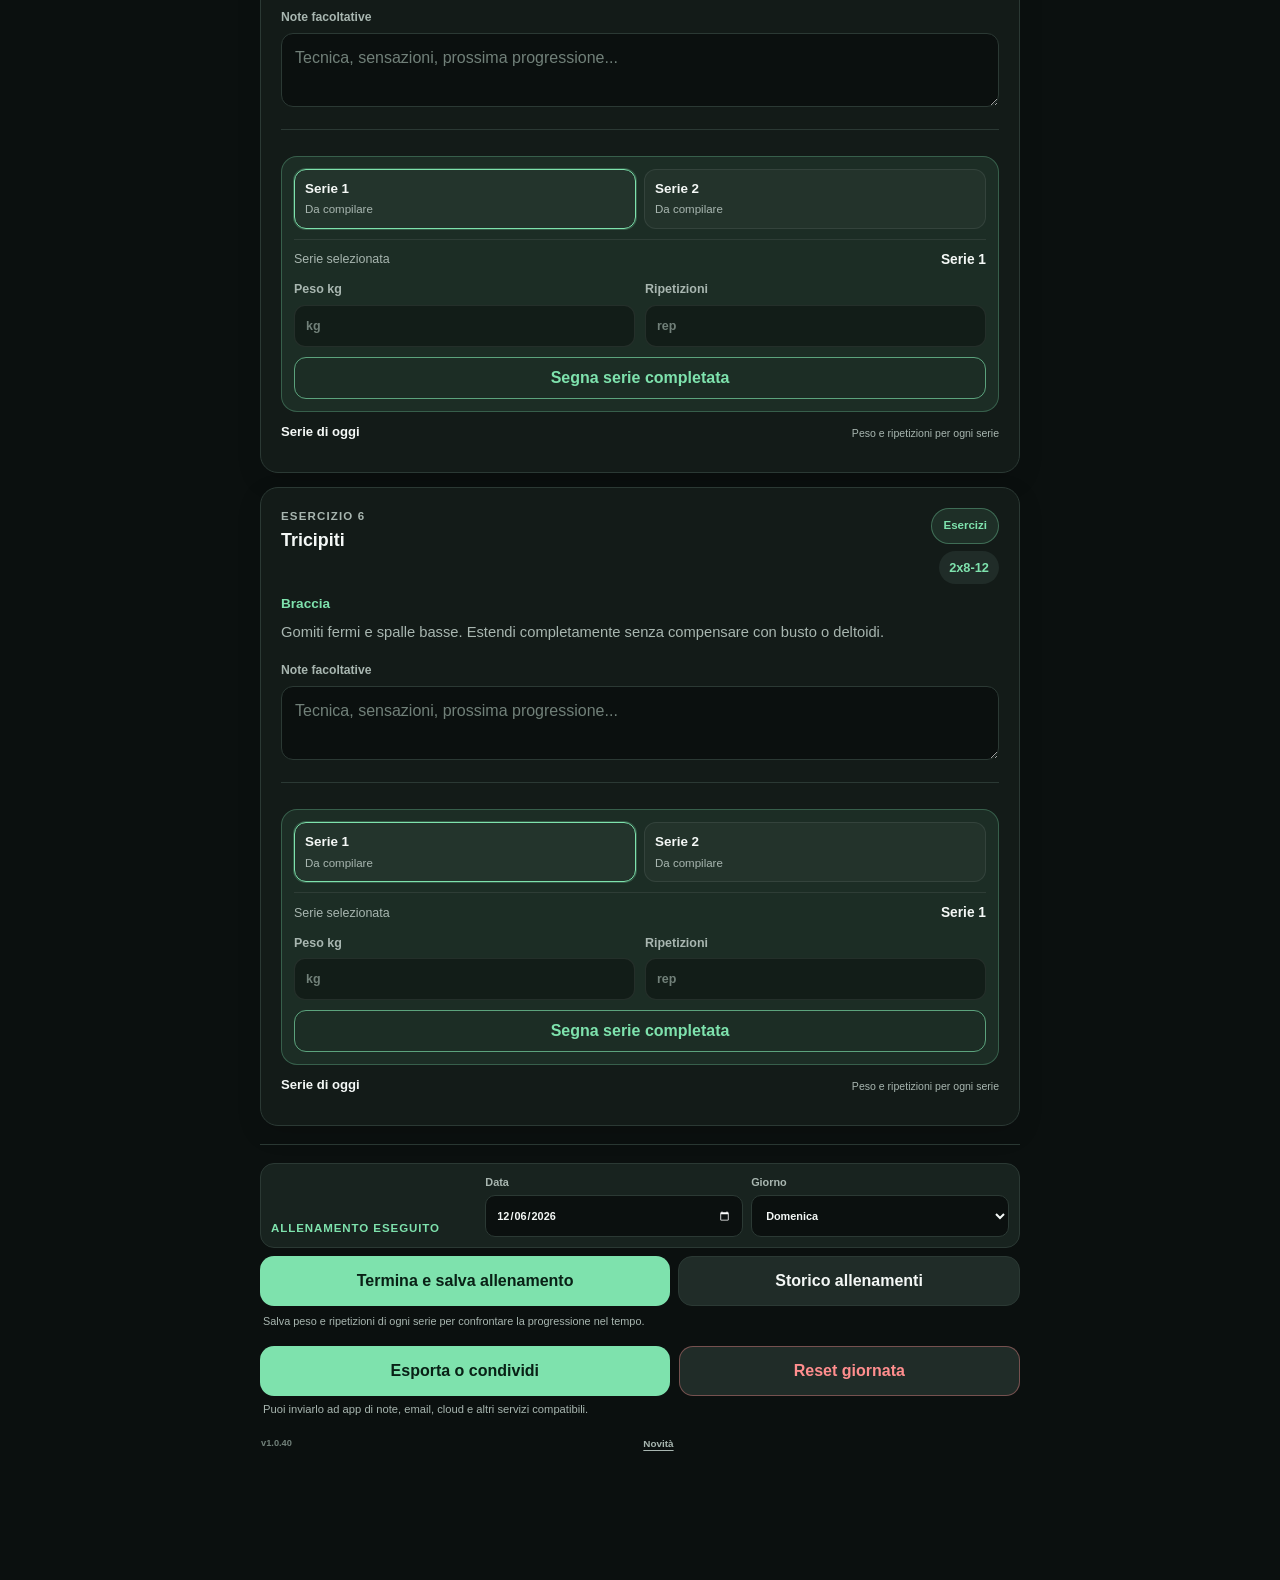
==== commit 3cbc9d08: "Load production appearance settings" ====
--- a/index.html
+++ b/index.html
@@ -1 +1 @@
-<!doctype html><html lang="it"><head><meta charset="UTF-8"><meta name="viewport" content="width=device-width,initial-scale=1,viewport-fit=cover"><meta name="theme-color" content="#101715"><meta name="description" content="Scheda palestra digitale personalizzabile."><title>Scheda palestra</title><link rel="manifest" href="manifest.webmanifest"><link rel="stylesheet" href="style.css"><style>.notification-status{margin:10px 2px 0;color:var(--muted);font-size:.72rem}.notification-status.is-enabled{color:var(--accent)}</style></head><body><header class="app-header"><div><p class="eyebrow">Scheda palestra</p><h1>Upper / Lower</h1></div><button class="icon-button" id="openMenuButton" type="button" aria-label="Apri menu esercizi"><span aria-hidden="true">＋</span><span>Menu</span></button></header><main><section class="dashboard" aria-labelledby="dashboardTitle"><div><p class="eyebrow">Oggi</p><h2 id="dashboardTitle">Il tuo prossimo allenamento</h2><p id="recommendedWorkout" class="dashboard-copy"></p></div><button id="openRecommendedButton" class="primary-button" type="button">Apri scheda</button></section><section class="quick-notes" aria-label="Indicazioni rapide"><article><strong>Recuperi</strong><span>Multiarticolari 2-3 min · Isolamenti 60-90 sec</span></article><article><strong>Intensità</strong><span>1-2 ripetizioni in riserva nella maggior parte delle serie</span></article><article><strong>Progressione</strong><span>Aumenta il carico al limite alto del range con tecnica pulita</span></article></section><nav class="workout-tabs" aria-label="Giorni di allenamento"><button class="tab-button is-active" type="button" data-day="upperA"><span>Lun</span>Upper A</button><button class="tab-button" type="button" data-day="lower"><span>Mer</span>Lower</button><button class="tab-button" type="button" data-day="upperB"><span>Ven</span>Upper B</button></nav><section class="workout-heading"><div><p class="eyebrow" id="workoutWeekday"></p><h2 id="workoutTitle"></h2><p id="workoutSubtitle"></p></div><button id="resetDayButton" class="text-button danger-text" type="button">Reset giornata</button></section><section id="exerciseList" class="exercise-list" aria-live="polite"></section><section id="lowerRotationNote" class="rotation-note" hidden><strong>Lower alternato</strong><p>Settimana A: leg extension mono + abductor. Settimana B: sissy squat + adductor.</p></section></main><aside class="timer-panel" aria-labelledby="timerTitle"><div class="timer-topline"><div><p class="eyebrow">Recupero</p><h2 id="timerTitle">Timer pausa</h2></div><output id="timerDisplay" class="timer-display" aria-live="polite">01:00</output></div><div class="timer-presets" aria-label="Durata timer"><button class="is-selected" type="button" data-seconds="60">60s</button><button type="button" data-seconds="90">90s</button><button type="button" data-seconds="120">120s</button><button type="button" data-seconds="180">180s</button></div><div class="timer-actions"><button id="timerStartButton" class="primary-button" type="button">Avvia</button><button id="timerStopButton" class="secondary-button" type="button">Stop</button><button id="timerResetButton" class="secondary-button" type="button">Reset</button></div><p id="notificationStatus" class="notification-status">Avviando il timer puoi abilitare le notifiche di sistema.</p></aside><div id="menuOverlay" class="overlay" hidden><section class="menu-sheet" role="dialog" aria-modal="true" aria-labelledby="menuTitle"><div class="sheet-header"><div><p class="eyebrow">Personalizza</p><h2 id="menuTitle">Menu esercizi</h2></div><button id="closeMenuButton" class="close-button" type="button" aria-label="Chiudi menu">×</button></div><form id="customExerciseForm" class="exercise-form"><label>Nome esercizio<input name="name" type="text" required maxlength="60" placeholder="Es. Face pull"></label><div class="form-row"><label>Giorno<select name="day" required><option value="upperA">Upper A</option><option value="lower">Lower</option><option value="upperB">Upper B</option></select></label><label>Serie × rep<input name="setsReps" type="text" required maxlength="20" placeholder="3x10-12"></label></div><label>Focus<input name="focus" type="text" maxlength="80" placeholder="Muscolo o obiettivo"></label><label>Spiegazione<textarea name="description" rows="3" maxlength="240" placeholder="Indicazioni tecniche essenziali"></textarea></label><button class="primary-button full-width" type="submit">Aggiungi esercizio</button></form><div class="custom-list-heading"><h3>Esercizi personalizzati</h3><span id="customExerciseCount">0</span></div><div id="customExerciseList" class="custom-exercise-list"></div><div class="data-actions"><button id="resetAllButton" class="danger-button" type="button">Reset completo</button></div></section></div><template id="exerciseCardTemplate"><article class="exercise-card"><div class="exercise-card-header"><div><p class="exercise-number"></p><h3 class="exercise-name"></h3></div><span class="reps-badge"></span></div><p class="exercise-focus"></p><p class="exercise-description"></p><div class="exercise-fields"><label class="weight-field"><span>Peso usato</span><div class="input-with-unit"><input class="weight-input" type="number" min="0" step="0.5" inputmode="decimal" placeholder="0"><span>kg</span></div></label><fieldset class="sets-field"><legend>Serie completate</legend><div class="set-buttons"></div></fieldset></div><label class="notes-field"><span>Note facoltative</span><textarea class="notes-input" rows="2" maxlength="300" placeholder="Tecnica, sensazioni, prossima progressione..."></textarea></label><button class="delete-custom-button danger-text" type="button" hidden>Rimuovi esercizio</button></article></template><script src="production-migration.js?v=1"></script><script src="app.js"></script><script src="production-safety.js?v=1"></script><script src="enhancements.js"></script><script src="gif-fix.js"></script><script src="timer-ui.js?v=8"></script><script src="ios-shortcuts-timer.js?v=7"></script><script src="variants.js?v=3"></script><script src="catalog-detail.js?v=1"></script><script src="workout-editor.js?v=2"></script><script src="exercise-catalog.js?v=1"></script><script src="translator-core.js?v=1"></script><script src="language-settings.js?v=3"></script><script src="compact-edit-mode.js?v=7"></script><script src="universal-exercise-editor.js?v=1"></script><script src="dynamic-workout-days.js?v=1"></script><script src="catalog-performance.js?v=1"></script><script src="settings-order.js?v=1"></script><script src="workout-export.js?v=5"></script><script src="workout-xlsx.js?v=1"></script><script src="workout-layout.js?v=1"></script><script src="workout-history.js?v=1"></script><script src="set-entry-ui.js?v=1"></script><script src="edit-mode-ui.js?v=1"></script><script src="settings-backup.js?v=1"></script><script src="progress-charts.js?v=1"></script><script src="modal-stack-fix.js?v=1"></script><script src="app-update.js?v=6"></script><script src="app-changelog.js?v=1"></script></body></html>+<!doctype html><html lang="it"><head><meta charset="UTF-8"><meta name="viewport" content="width=device-width,initial-scale=1,viewport-fit=cover"><meta name="theme-color" content="#101715"><meta name="description" content="Scheda palestra digitale personalizzabile."><title>Scheda palestra</title><link rel="manifest" href="manifest.webmanifest"><link rel="stylesheet" href="style.css"><style>.notification-status{margin:10px 2px 0;color:var(--muted);font-size:.72rem}.notification-status.is-enabled{color:var(--accent)}</style></head><body><header class="app-header"><div><p class="eyebrow">Scheda palestra</p><h1>Upper / Lower</h1></div><button class="icon-button" id="openMenuButton" type="button" aria-label="Apri menu esercizi"><span aria-hidden="true">＋</span><span>Menu</span></button></header><main><section class="dashboard" aria-labelledby="dashboardTitle"><div><p class="eyebrow">Oggi</p><h2 id="dashboardTitle">Il tuo prossimo allenamento</h2><p id="recommendedWorkout" class="dashboard-copy"></p></div><button id="openRecommendedButton" class="primary-button" type="button">Apri scheda</button></section><section class="quick-notes" aria-label="Indicazioni rapide"><article><strong>Recuperi</strong><span>Multiarticolari 2-3 min · Isolamenti 60-90 sec</span></article><article><strong>Intensità</strong><span>1-2 ripetizioni in riserva nella maggior parte delle serie</span></article><article><strong>Progressione</strong><span>Aumenta il carico al limite alto del range con tecnica pulita</span></article></section><nav class="workout-tabs" aria-label="Giorni di allenamento"><button class="tab-button is-active" type="button" data-day="upperA"><span>Lun</span>Upper A</button><button class="tab-button" type="button" data-day="lower"><span>Mer</span>Lower</button><button class="tab-button" type="button" data-day="upperB"><span>Ven</span>Upper B</button></nav><section class="workout-heading"><div><p class="eyebrow" id="workoutWeekday"></p><h2 id="workoutTitle"></h2><p id="workoutSubtitle"></p></div><button id="resetDayButton" class="text-button danger-text" type="button">Reset giornata</button></section><section id="exerciseList" class="exercise-list" aria-live="polite"></section><section id="lowerRotationNote" class="rotation-note" hidden><strong>Lower alternato</strong><p>Settimana A: leg extension mono + abductor. Settimana B: sissy squat + adductor.</p></section></main><aside class="timer-panel" aria-labelledby="timerTitle"><div class="timer-topline"><div><p class="eyebrow">Recupero</p><h2 id="timerTitle">Timer pausa</h2></div><output id="timerDisplay" class="timer-display" aria-live="polite">01:00</output></div><div class="timer-presets" aria-label="Durata timer"><button class="is-selected" type="button" data-seconds="60">60s</button><button type="button" data-seconds="90">90s</button><button type="button" data-seconds="120">120s</button><button type="button" data-seconds="180">180s</button></div><div class="timer-actions"><button id="timerStartButton" class="primary-button" type="button">Avvia</button><button id="timerStopButton" class="secondary-button" type="button">Stop</button><button id="timerResetButton" class="secondary-button" type="button">Reset</button></div><p id="notificationStatus" class="notification-status">Avviando il timer puoi abilitare le notifiche di sistema.</p></aside><div id="menuOverlay" class="overlay" hidden><section class="menu-sheet" role="dialog" aria-modal="true" aria-labelledby="menuTitle"><div class="sheet-header"><div><p class="eyebrow">Personalizza</p><h2 id="menuTitle">Menu esercizi</h2></div><button id="closeMenuButton" class="close-button" type="button" aria-label="Chiudi menu">×</button></div><form id="customExerciseForm" class="exercise-form"><label>Nome esercizio<input name="name" type="text" required maxlength="60" placeholder="Es. Face pull"></label><div class="form-row"><label>Giorno<select name="day" required><option value="upperA">Upper A</option><option value="lower">Lower</option><option value="upperB">Upper B</option></select></label><label>Serie × rep<input name="setsReps" type="text" required maxlength="20" placeholder="3x10-12"></label></div><label>Focus<input name="focus" type="text" maxlength="80" placeholder="Muscolo o obiettivo"></label><label>Spiegazione<textarea name="description" rows="3" maxlength="240" placeholder="Indicazioni tecniche essenziali"></textarea></label><button class="primary-button full-width" type="submit">Aggiungi esercizio</button></form><div class="custom-list-heading"><h3>Esercizi personalizzati</h3><span id="customExerciseCount">0</span></div><div id="customExerciseList" class="custom-exercise-list"></div><div class="data-actions"><button id="resetAllButton" class="danger-button" type="button">Reset completo</button></div></section></div><template id="exerciseCardTemplate"><article class="exercise-card"><div class="exercise-card-header"><div><p class="exercise-number"></p><h3 class="exercise-name"></h3></div><span class="reps-badge"></span></div><p class="exercise-focus"></p><p class="exercise-description"></p><div class="exercise-fields"><label class="weight-field"><span>Peso usato</span><div class="input-with-unit"><input class="weight-input" type="number" min="0" step="0.5" inputmode="decimal" placeholder="0"><span>kg</span></div></label><fieldset class="sets-field"><legend>Serie completate</legend><div class="set-buttons"></div></fieldset></div><label class="notes-field"><span>Note facoltative</span><textarea class="notes-input" rows="2" maxlength="300" placeholder="Tecnica, sensazioni, prossima progressione..."></textarea></label><button class="delete-custom-button danger-text" type="button" hidden>Rimuovi esercizio</button></article></template><script src="production-migration.js?v=2"></script><script src="app.js"></script><script src="production-safety.js?v=1"></script><script src="enhancements.js"></script><script src="gif-fix.js"></script><script src="timer-ui.js?v=8"></script><script src="ios-shortcuts-timer.js?v=7"></script><script src="variants.js?v=3"></script><script src="catalog-detail.js?v=1"></script><script src="workout-editor.js?v=2"></script><script src="exercise-catalog.js?v=1"></script><script src="translator-core.js?v=1"></script><script src="language-settings.js?v=3"></script><script src="compact-edit-mode.js?v=7"></script><script src="universal-exercise-editor.js?v=1"></script><script src="dynamic-workout-days.js?v=1"></script><script src="catalog-performance.js?v=1"></script><script src="settings-order.js?v=1"></script><script src="appearance-settings.js?v=1"></script><script src="workout-export.js?v=5"></script><script src="workout-xlsx.js?v=1"></script><script src="workout-layout.js?v=1"></script><script src="workout-history.js?v=1"></script><script src="set-entry-ui.js?v=1"></script><script src="edit-mode-ui.js?v=1"></script><script src="settings-backup.js?v=1"></script><script src="progress-charts.js?v=1"></script><script src="modal-stack-fix.js?v=1"></script><script src="app-update.js?v=7"></script><script src="app-changelog.js?v=2"></script></body></html>
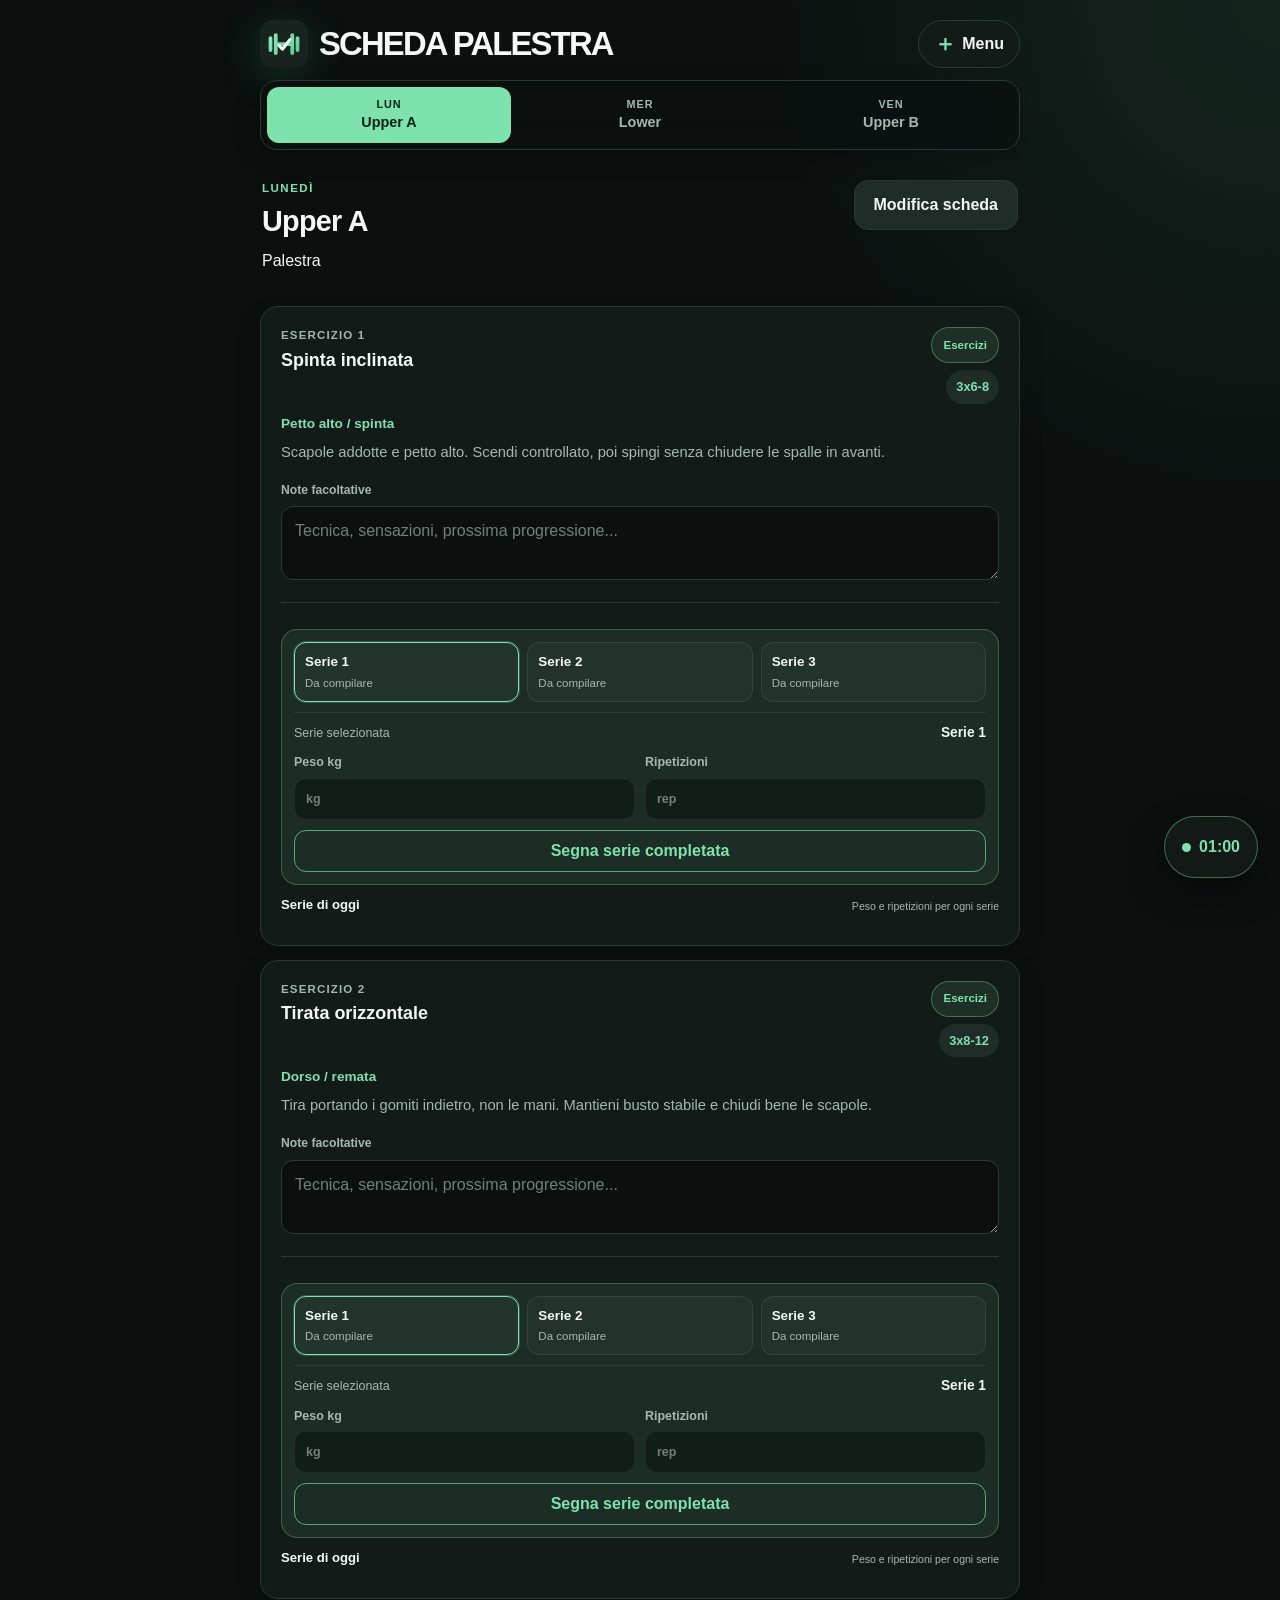
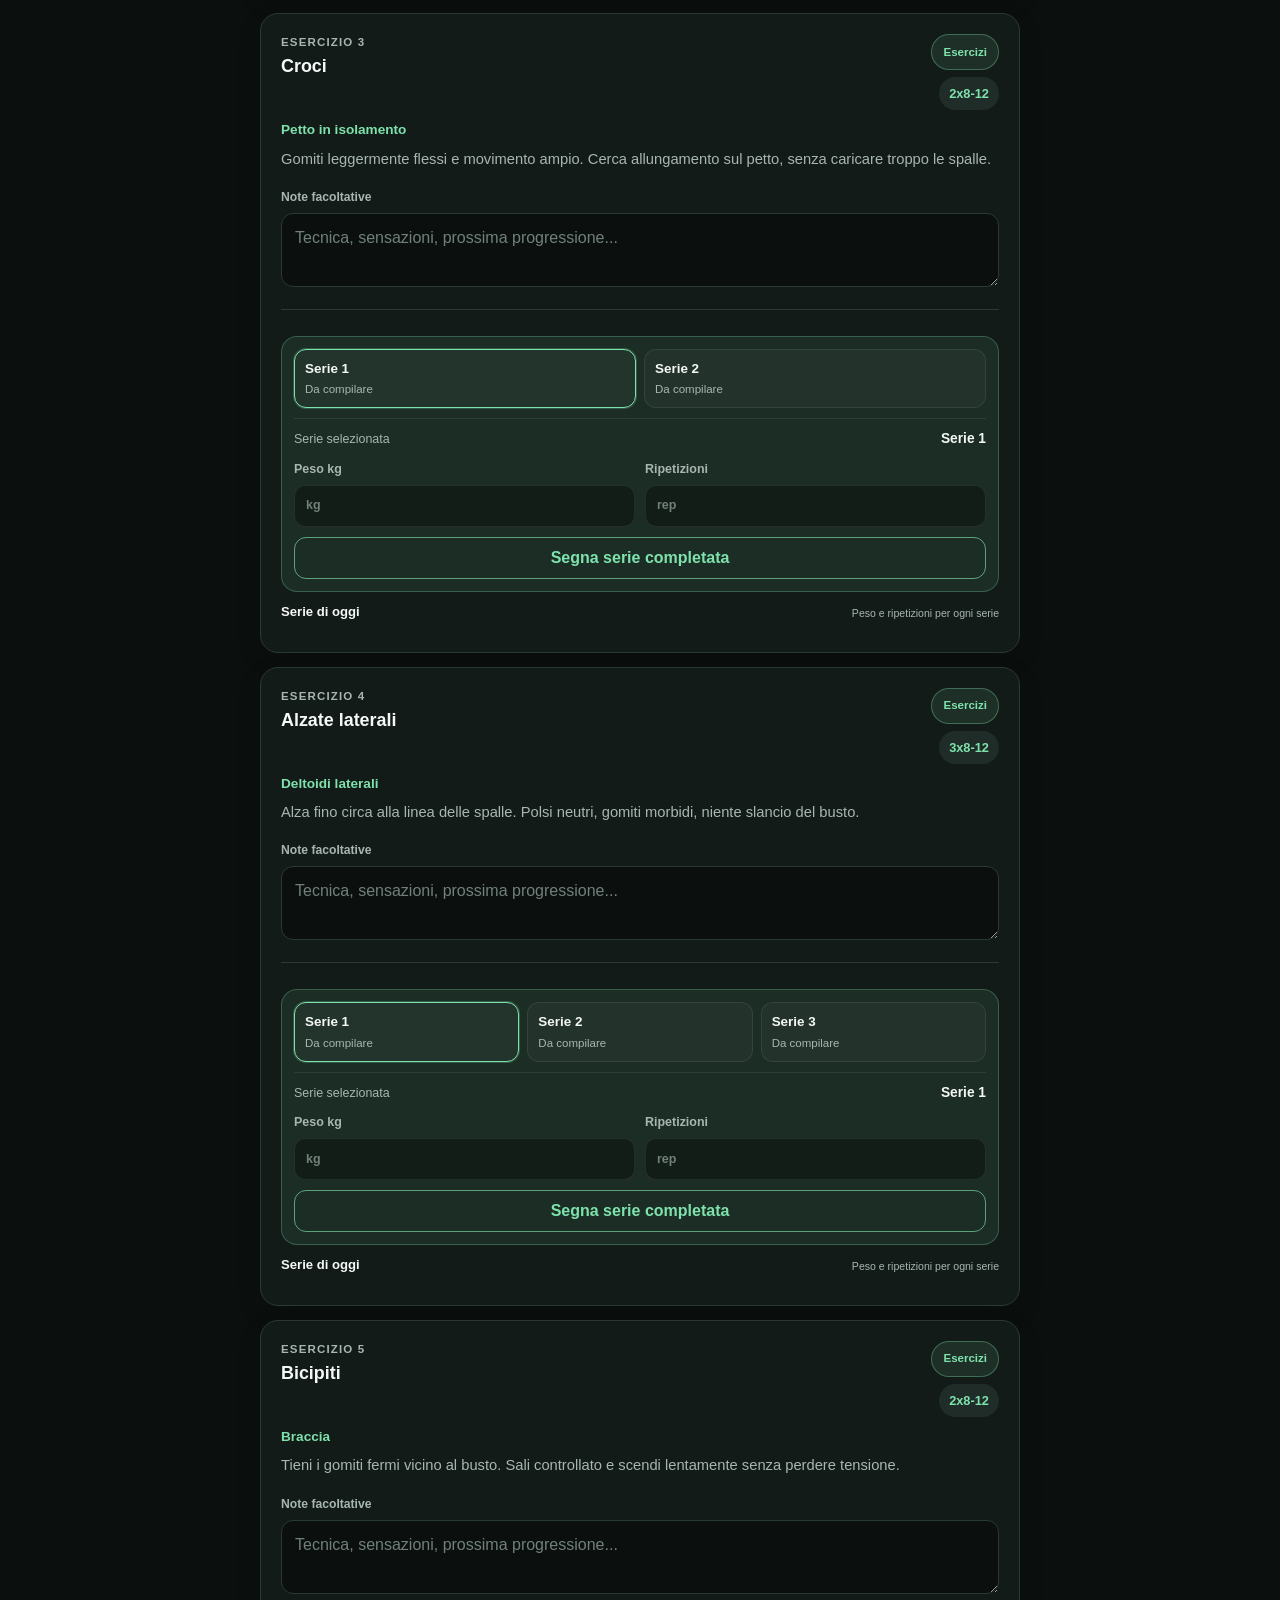
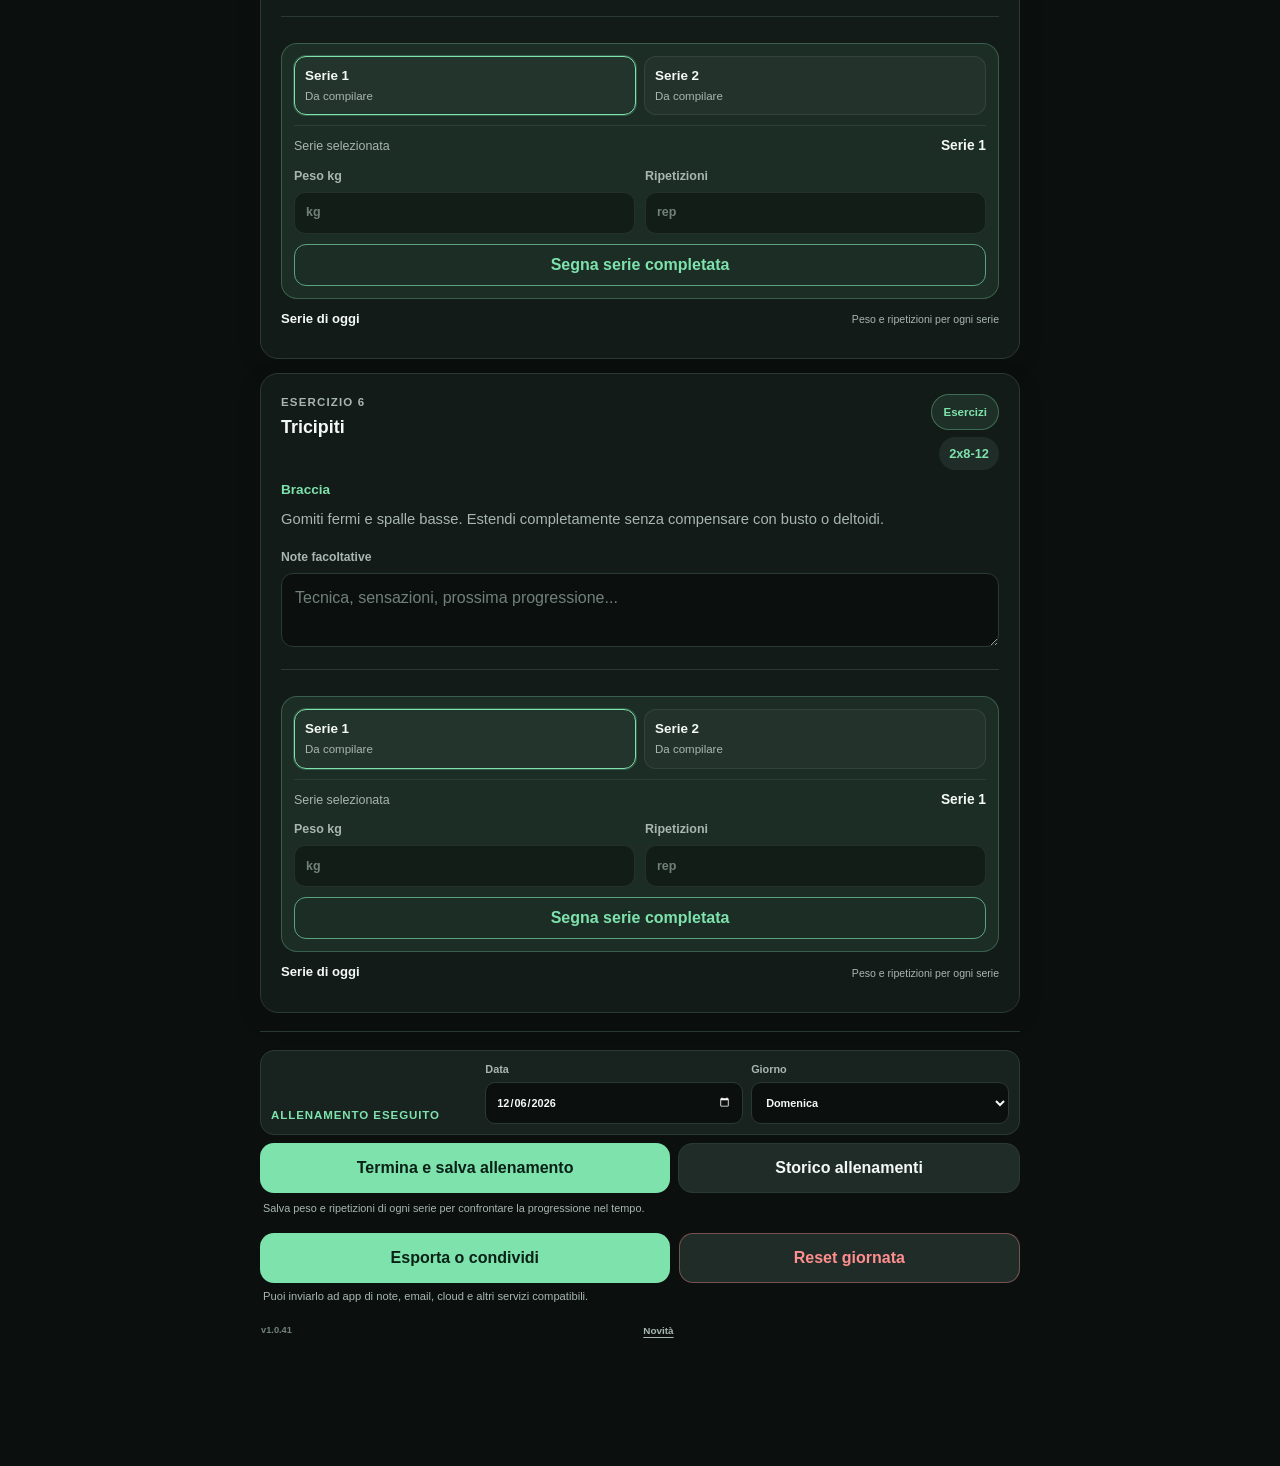
==== commit 03c78cd1: "Remove top quick tips from production" ====
--- a/index.html
+++ b/index.html
@@ -1 +1 @@
-<!doctype html><html lang="it"><head><meta charset="UTF-8"><meta name="viewport" content="width=device-width,initial-scale=1,viewport-fit=cover"><meta name="theme-color" content="#101715"><meta name="description" content="Scheda palestra digitale personalizzabile."><title>Scheda palestra</title><link rel="manifest" href="manifest.webmanifest"><link rel="stylesheet" href="style.css"><style>.notification-status{margin:10px 2px 0;color:var(--muted);font-size:.72rem}.notification-status.is-enabled{color:var(--accent)}</style></head><body><header class="app-header"><div><p class="eyebrow">Scheda palestra</p><h1>Upper / Lower</h1></div><button class="icon-button" id="openMenuButton" type="button" aria-label="Apri menu esercizi"><span aria-hidden="true">＋</span><span>Menu</span></button></header><main><section class="dashboard" aria-labelledby="dashboardTitle"><div><p class="eyebrow">Oggi</p><h2 id="dashboardTitle">Il tuo prossimo allenamento</h2><p id="recommendedWorkout" class="dashboard-copy"></p></div><button id="openRecommendedButton" class="primary-button" type="button">Apri scheda</button></section><section class="quick-notes" aria-label="Indicazioni rapide"><article><strong>Recuperi</strong><span>Multiarticolari 2-3 min · Isolamenti 60-90 sec</span></article><article><strong>Intensità</strong><span>1-2 ripetizioni in riserva nella maggior parte delle serie</span></article><article><strong>Progressione</strong><span>Aumenta il carico al limite alto del range con tecnica pulita</span></article></section><nav class="workout-tabs" aria-label="Giorni di allenamento"><button class="tab-button is-active" type="button" data-day="upperA"><span>Lun</span>Upper A</button><button class="tab-button" type="button" data-day="lower"><span>Mer</span>Lower</button><button class="tab-button" type="button" data-day="upperB"><span>Ven</span>Upper B</button></nav><section class="workout-heading"><div><p class="eyebrow" id="workoutWeekday"></p><h2 id="workoutTitle"></h2><p id="workoutSubtitle"></p></div><button id="resetDayButton" class="text-button danger-text" type="button">Reset giornata</button></section><section id="exerciseList" class="exercise-list" aria-live="polite"></section><section id="lowerRotationNote" class="rotation-note" hidden><strong>Lower alternato</strong><p>Settimana A: leg extension mono + abductor. Settimana B: sissy squat + adductor.</p></section></main><aside class="timer-panel" aria-labelledby="timerTitle"><div class="timer-topline"><div><p class="eyebrow">Recupero</p><h2 id="timerTitle">Timer pausa</h2></div><output id="timerDisplay" class="timer-display" aria-live="polite">01:00</output></div><div class="timer-presets" aria-label="Durata timer"><button class="is-selected" type="button" data-seconds="60">60s</button><button type="button" data-seconds="90">90s</button><button type="button" data-seconds="120">120s</button><button type="button" data-seconds="180">180s</button></div><div class="timer-actions"><button id="timerStartButton" class="primary-button" type="button">Avvia</button><button id="timerStopButton" class="secondary-button" type="button">Stop</button><button id="timerResetButton" class="secondary-button" type="button">Reset</button></div><p id="notificationStatus" class="notification-status">Avviando il timer puoi abilitare le notifiche di sistema.</p></aside><div id="menuOverlay" class="overlay" hidden><section class="menu-sheet" role="dialog" aria-modal="true" aria-labelledby="menuTitle"><div class="sheet-header"><div><p class="eyebrow">Personalizza</p><h2 id="menuTitle">Menu esercizi</h2></div><button id="closeMenuButton" class="close-button" type="button" aria-label="Chiudi menu">×</button></div><form id="customExerciseForm" class="exercise-form"><label>Nome esercizio<input name="name" type="text" required maxlength="60" placeholder="Es. Face pull"></label><div class="form-row"><label>Giorno<select name="day" required><option value="upperA">Upper A</option><option value="lower">Lower</option><option value="upperB">Upper B</option></select></label><label>Serie × rep<input name="setsReps" type="text" required maxlength="20" placeholder="3x10-12"></label></div><label>Focus<input name="focus" type="text" maxlength="80" placeholder="Muscolo o obiettivo"></label><label>Spiegazione<textarea name="description" rows="3" maxlength="240" placeholder="Indicazioni tecniche essenziali"></textarea></label><button class="primary-button full-width" type="submit">Aggiungi esercizio</button></form><div class="custom-list-heading"><h3>Esercizi personalizzati</h3><span id="customExerciseCount">0</span></div><div id="customExerciseList" class="custom-exercise-list"></div><div class="data-actions"><button id="resetAllButton" class="danger-button" type="button">Reset completo</button></div></section></div><template id="exerciseCardTemplate"><article class="exercise-card"><div class="exercise-card-header"><div><p class="exercise-number"></p><h3 class="exercise-name"></h3></div><span class="reps-badge"></span></div><p class="exercise-focus"></p><p class="exercise-description"></p><div class="exercise-fields"><label class="weight-field"><span>Peso usato</span><div class="input-with-unit"><input class="weight-input" type="number" min="0" step="0.5" inputmode="decimal" placeholder="0"><span>kg</span></div></label><fieldset class="sets-field"><legend>Serie completate</legend><div class="set-buttons"></div></fieldset></div><label class="notes-field"><span>Note facoltative</span><textarea class="notes-input" rows="2" maxlength="300" placeholder="Tecnica, sensazioni, prossima progressione..."></textarea></label><button class="delete-custom-button danger-text" type="button" hidden>Rimuovi esercizio</button></article></template><script src="production-migration.js?v=2"></script><script src="app.js"></script><script src="production-safety.js?v=1"></script><script src="enhancements.js"></script><script src="gif-fix.js"></script><script src="timer-ui.js?v=8"></script><script src="ios-shortcuts-timer.js?v=7"></script><script src="variants.js?v=3"></script><script src="catalog-detail.js?v=1"></script><script src="workout-editor.js?v=2"></script><script src="exercise-catalog.js?v=1"></script><script src="translator-core.js?v=1"></script><script src="language-settings.js?v=3"></script><script src="compact-edit-mode.js?v=7"></script><script src="universal-exercise-editor.js?v=1"></script><script src="dynamic-workout-days.js?v=1"></script><script src="catalog-performance.js?v=1"></script><script src="settings-order.js?v=1"></script><script src="appearance-settings.js?v=1"></script><script src="workout-export.js?v=5"></script><script src="workout-xlsx.js?v=1"></script><script src="workout-layout.js?v=1"></script><script src="workout-history.js?v=1"></script><script src="set-entry-ui.js?v=1"></script><script src="edit-mode-ui.js?v=1"></script><script src="settings-backup.js?v=1"></script><script src="progress-charts.js?v=1"></script><script src="modal-stack-fix.js?v=1"></script><script src="app-update.js?v=7"></script><script src="app-changelog.js?v=2"></script></body></html>+<!doctype html><html lang="it"><head><meta charset="UTF-8"><meta name="viewport" content="width=device-width,initial-scale=1,viewport-fit=cover"><meta name="theme-color" content="#101715"><meta name="description" content="Scheda palestra digitale personalizzabile."><title>Scheda palestra</title><link rel="manifest" href="manifest.webmanifest"><link rel="stylesheet" href="style.css"><style>.notification-status{margin:10px 2px 0;color:var(--muted);font-size:.72rem}.notification-status.is-enabled{color:var(--accent)}</style></head><body><header class="app-header"><div><p class="eyebrow">Scheda palestra</p><h1>Upper / Lower</h1></div><button class="icon-button" id="openMenuButton" type="button" aria-label="Apri menu esercizi"><span aria-hidden="true">＋</span><span>Menu</span></button></header><main><section class="dashboard" aria-labelledby="dashboardTitle"><div><p class="eyebrow">Oggi</p><h2 id="dashboardTitle">Il tuo prossimo allenamento</h2><p id="recommendedWorkout" class="dashboard-copy"></p></div><button id="openRecommendedButton" class="primary-button" type="button">Apri scheda</button></section><nav class="workout-tabs" aria-label="Giorni di allenamento"><button class="tab-button is-active" type="button" data-day="upperA"><span>Lun</span>Upper A</button><button class="tab-button" type="button" data-day="lower"><span>Mer</span>Lower</button><button class="tab-button" type="button" data-day="upperB"><span>Ven</span>Upper B</button></nav><section class="workout-heading"><div><p class="eyebrow" id="workoutWeekday"></p><h2 id="workoutTitle"></h2><p id="workoutSubtitle"></p></div><button id="resetDayButton" class="text-button danger-text" type="button">Reset giornata</button></section><section id="exerciseList" class="exercise-list" aria-live="polite"></section><section id="lowerRotationNote" class="rotation-note" hidden><strong>Lower alternato</strong><p>Settimana A: leg extension mono + abductor. Settimana B: sissy squat + adductor.</p></section></main><aside class="timer-panel" aria-labelledby="timerTitle"><div class="timer-topline"><div><p class="eyebrow">Recupero</p><h2 id="timerTitle">Timer pausa</h2></div><output id="timerDisplay" class="timer-display" aria-live="polite">01:00</output></div><div class="timer-presets" aria-label="Durata timer"><button class="is-selected" type="button" data-seconds="60">60s</button><button type="button" data-seconds="90">90s</button><button type="button" data-seconds="120">120s</button><button type="button" data-seconds="180">180s</button></div><div class="timer-actions"><button id="timerStartButton" class="primary-button" type="button">Avvia</button><button id="timerStopButton" class="secondary-button" type="button">Stop</button><button id="timerResetButton" class="secondary-button" type="button">Reset</button></div><p id="notificationStatus" class="notification-status">Avviando il timer puoi abilitare le notifiche di sistema.</p></aside><div id="menuOverlay" class="overlay" hidden><section class="menu-sheet" role="dialog" aria-modal="true" aria-labelledby="menuTitle"><div class="sheet-header"><div><p class="eyebrow">Personalizza</p><h2 id="menuTitle">Menu esercizi</h2></div><button id="closeMenuButton" class="close-button" type="button" aria-label="Chiudi menu">×</button></div><form id="customExerciseForm" class="exercise-form"><label>Nome esercizio<input name="name" type="text" required maxlength="60" placeholder="Es. Face pull"></label><div class="form-row"><label>Giorno<select name="day" required><option value="upperA">Upper A</option><option value="lower">Lower</option><option value="upperB">Upper B</option></select></label><label>Serie × rep<input name="setsReps" type="text" required maxlength="20" placeholder="3x10-12"></label></div><label>Focus<input name="focus" type="text" maxlength="80" placeholder="Muscolo o obiettivo"></label><label>Spiegazione<textarea name="description" rows="3" maxlength="240" placeholder="Indicazioni tecniche essenziali"></textarea></label><button class="primary-button full-width" type="submit">Aggiungi esercizio</button></form><div class="custom-list-heading"><h3>Esercizi personalizzati</h3><span id="customExerciseCount">0</span></div><div id="customExerciseList" class="custom-exercise-list"></div><div class="data-actions"><button id="resetAllButton" class="danger-button" type="button">Reset completo</button></div></section></div><template id="exerciseCardTemplate"><article class="exercise-card"><div class="exercise-card-header"><div><p class="exercise-number"></p><h3 class="exercise-name"></h3></div><span class="reps-badge"></span></div><p class="exercise-focus"></p><p class="exercise-description"></p><div class="exercise-fields"><label class="weight-field"><span>Peso usato</span><div class="input-with-unit"><input class="weight-input" type="number" min="0" step="0.5" inputmode="decimal" placeholder="0"><span>kg</span></div></label><fieldset class="sets-field"><legend>Serie completate</legend><div class="set-buttons"></div></fieldset></div><label class="notes-field"><span>Note facoltative</span><textarea class="notes-input" rows="2" maxlength="300" placeholder="Tecnica, sensazioni, prossima progressione..."></textarea></label><button class="delete-custom-button danger-text" type="button" hidden>Rimuovi esercizio</button></article></template><script src="production-migration.js?v=2"></script><script src="app.js"></script><script src="production-safety.js?v=1"></script><script src="enhancements.js"></script><script src="gif-fix.js"></script><script src="timer-ui.js?v=8"></script><script src="ios-shortcuts-timer.js?v=7"></script><script src="variants.js?v=3"></script><script src="catalog-detail.js?v=1"></script><script src="workout-editor.js?v=2"></script><script src="exercise-catalog.js?v=1"></script><script src="translator-core.js?v=1"></script><script src="language-settings.js?v=3"></script><script src="compact-edit-mode.js?v=7"></script><script src="universal-exercise-editor.js?v=1"></script><script src="dynamic-workout-days.js?v=1"></script><script src="catalog-performance.js?v=1"></script><script src="settings-order.js?v=1"></script><script src="appearance-settings.js?v=1"></script><script src="workout-export.js?v=5"></script><script src="workout-xlsx.js?v=1"></script><script src="workout-layout.js?v=1"></script><script src="workout-history.js?v=1"></script><script src="set-entry-ui.js?v=1"></script><script src="edit-mode-ui.js?v=1"></script><script src="settings-backup.js?v=1"></script><script src="progress-charts.js?v=1"></script><script src="modal-stack-fix.js?v=1"></script><script src="app-update.js?v=8"></script><script src="app-changelog.js?v=3"></script></body></html>
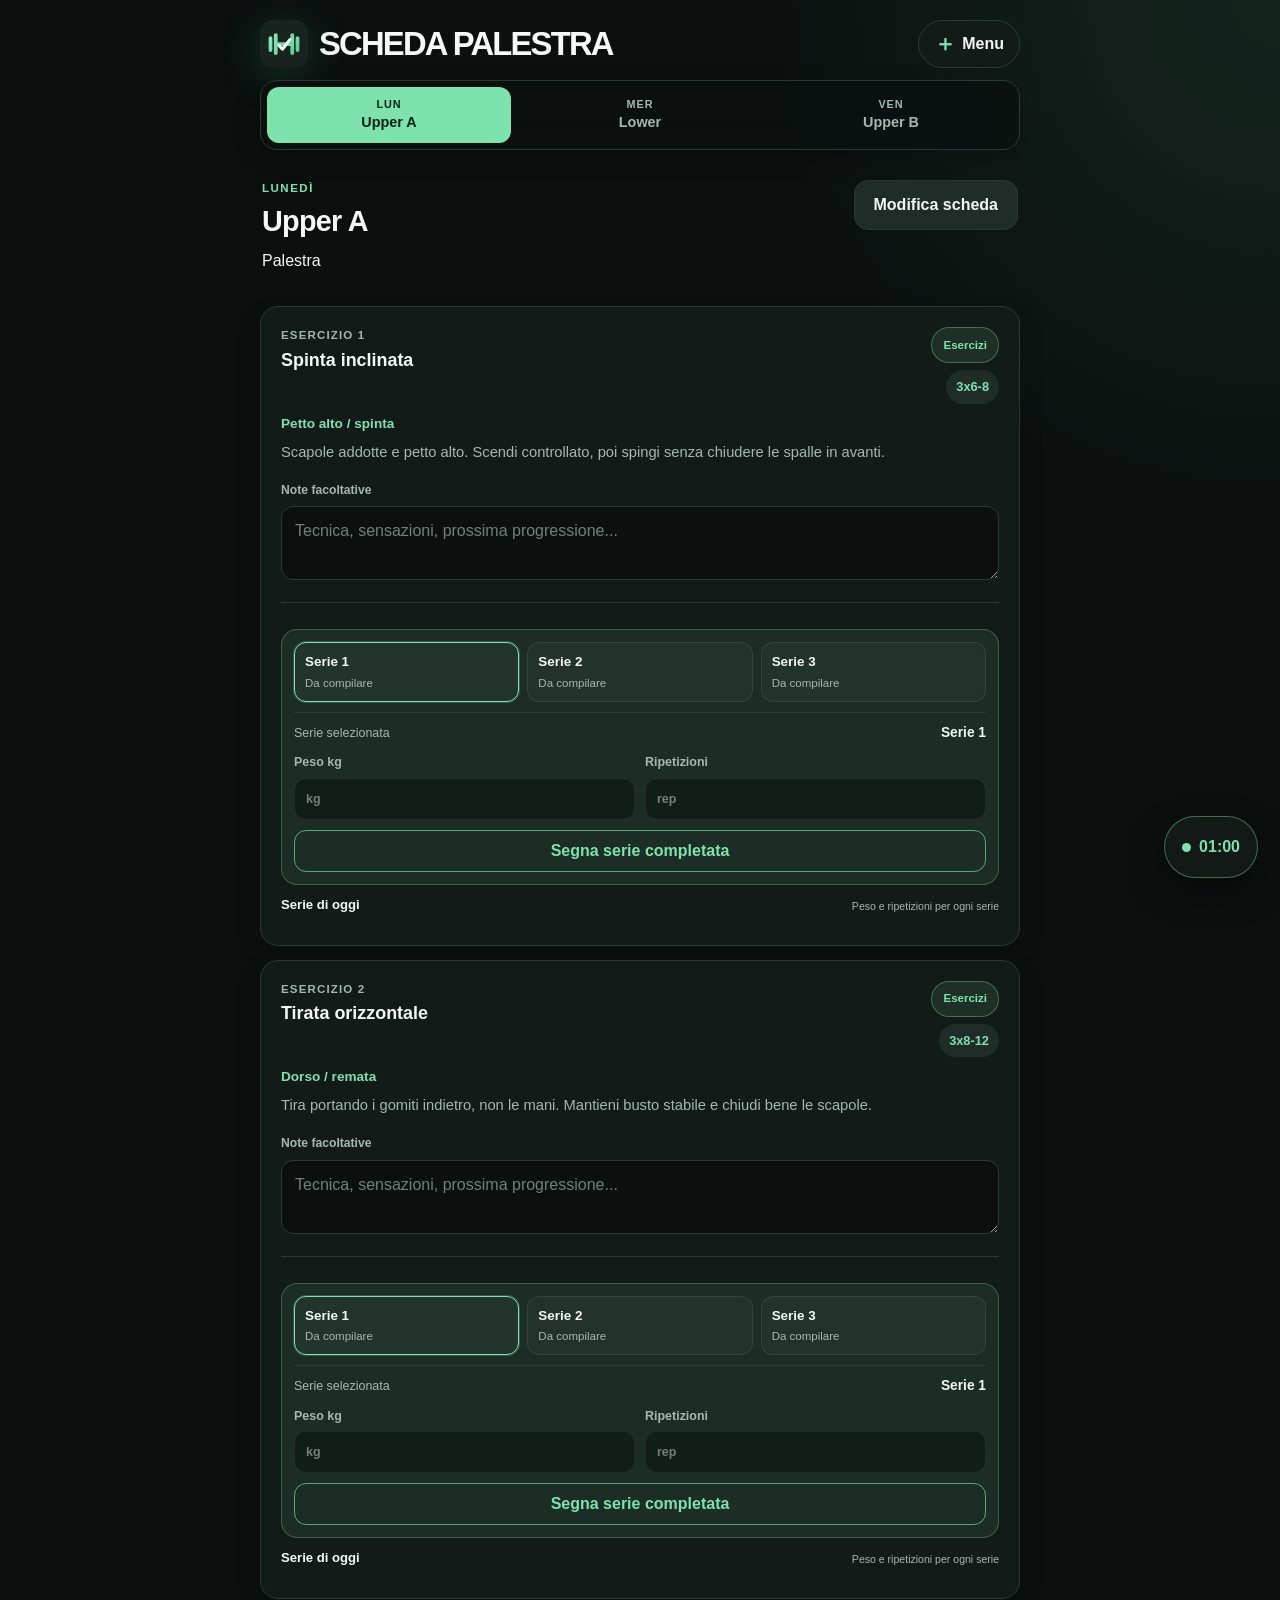
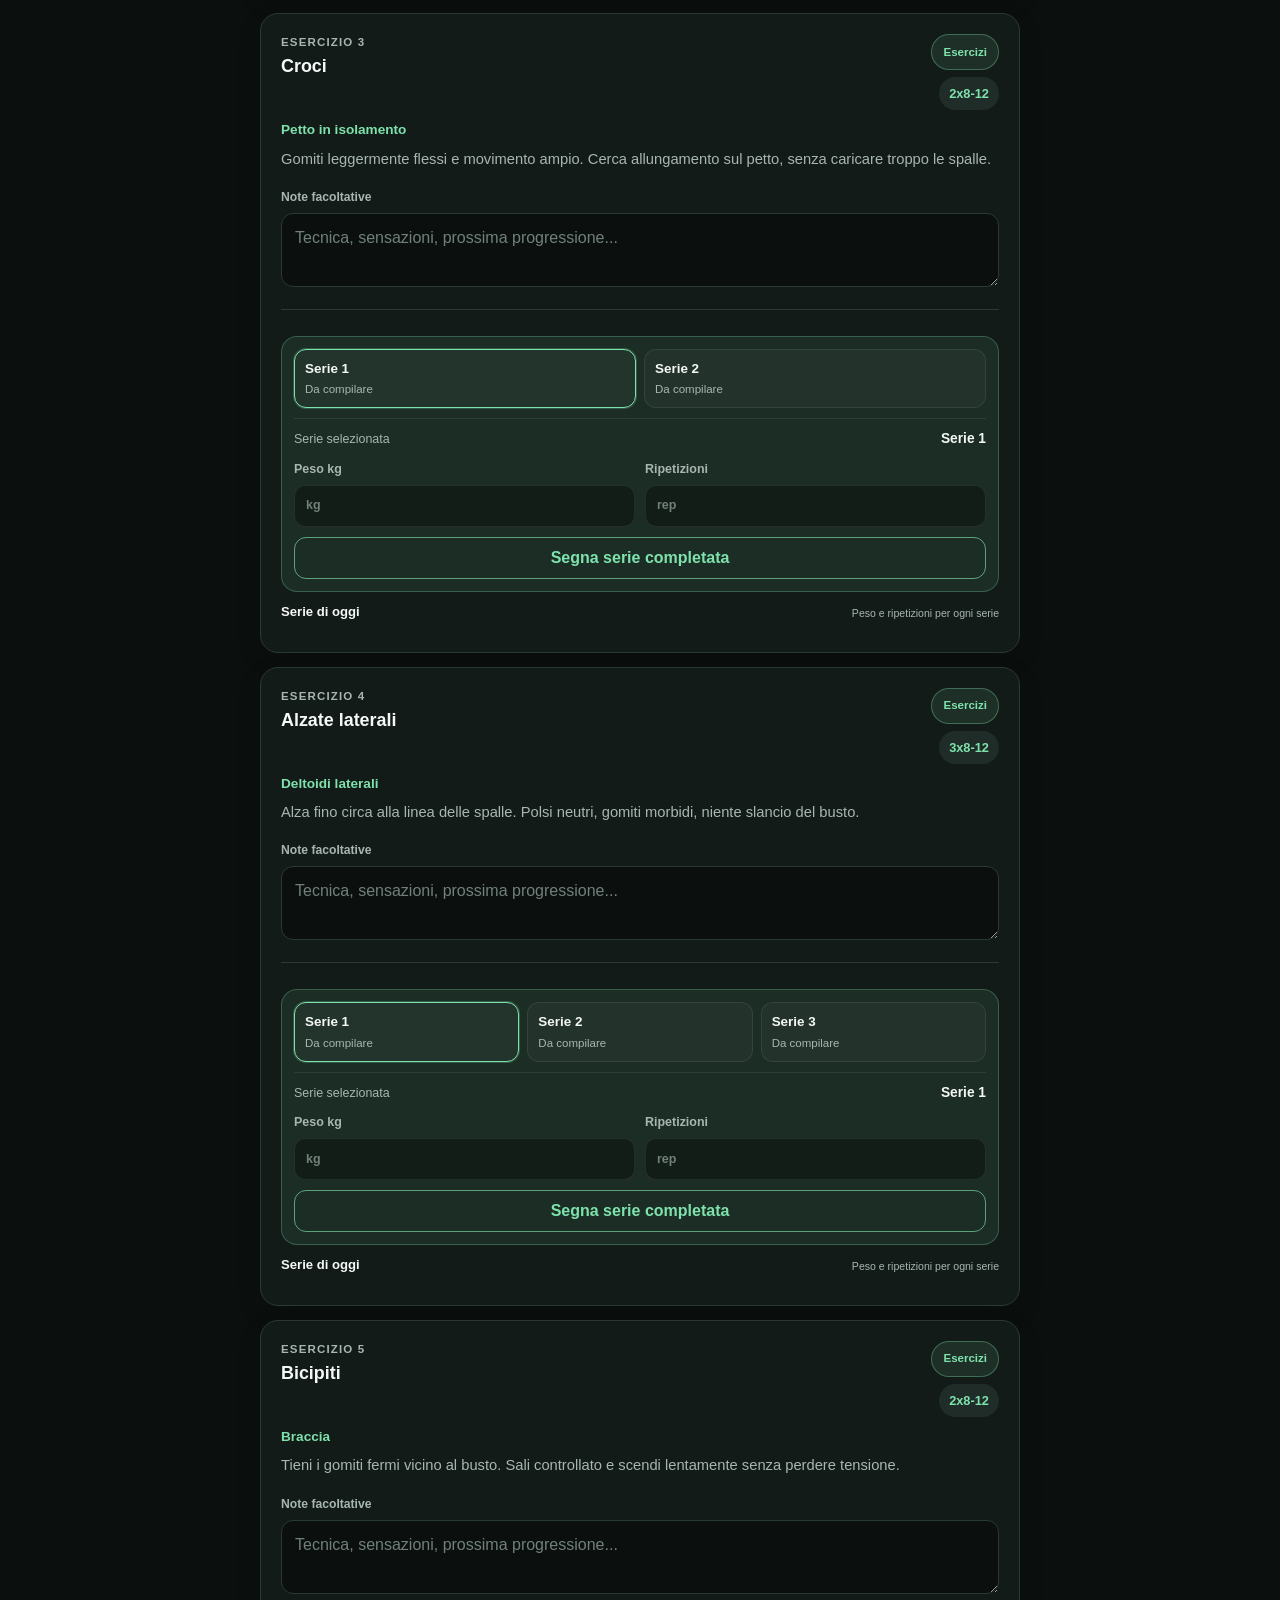
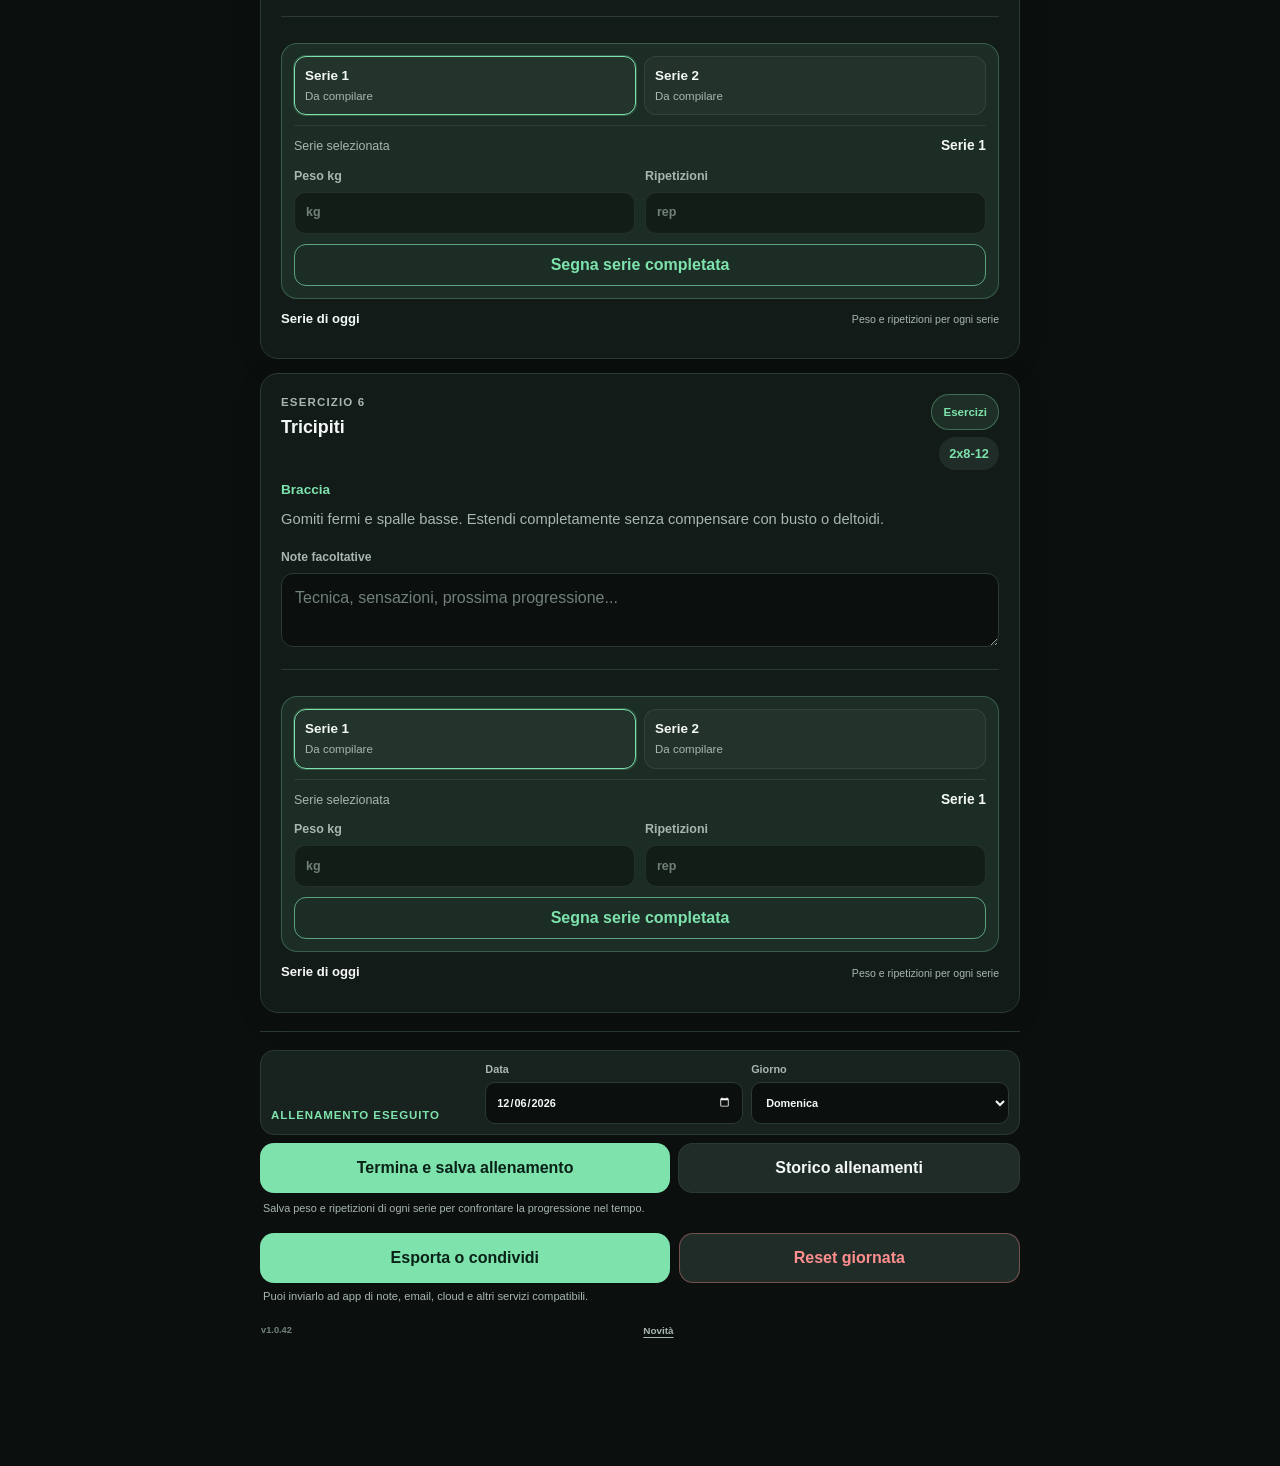
==== commit 0623c85e: "Load exercise UX polish module" ====
--- a/index.html
+++ b/index.html
@@ -1 +1 @@
-<!doctype html><html lang="it"><head><meta charset="UTF-8"><meta name="viewport" content="width=device-width,initial-scale=1,viewport-fit=cover"><meta name="theme-color" content="#101715"><meta name="description" content="Scheda palestra digitale personalizzabile."><title>Scheda palestra</title><link rel="manifest" href="manifest.webmanifest"><link rel="stylesheet" href="style.css"><style>.notification-status{margin:10px 2px 0;color:var(--muted);font-size:.72rem}.notification-status.is-enabled{color:var(--accent)}</style></head><body><header class="app-header"><div><p class="eyebrow">Scheda palestra</p><h1>Upper / Lower</h1></div><button class="icon-button" id="openMenuButton" type="button" aria-label="Apri menu esercizi"><span aria-hidden="true">＋</span><span>Menu</span></button></header><main><section class="dashboard" aria-labelledby="dashboardTitle"><div><p class="eyebrow">Oggi</p><h2 id="dashboardTitle">Il tuo prossimo allenamento</h2><p id="recommendedWorkout" class="dashboard-copy"></p></div><button id="openRecommendedButton" class="primary-button" type="button">Apri scheda</button></section><nav class="workout-tabs" aria-label="Giorni di allenamento"><button class="tab-button is-active" type="button" data-day="upperA"><span>Lun</span>Upper A</button><button class="tab-button" type="button" data-day="lower"><span>Mer</span>Lower</button><button class="tab-button" type="button" data-day="upperB"><span>Ven</span>Upper B</button></nav><section class="workout-heading"><div><p class="eyebrow" id="workoutWeekday"></p><h2 id="workoutTitle"></h2><p id="workoutSubtitle"></p></div><button id="resetDayButton" class="text-button danger-text" type="button">Reset giornata</button></section><section id="exerciseList" class="exercise-list" aria-live="polite"></section><section id="lowerRotationNote" class="rotation-note" hidden><strong>Lower alternato</strong><p>Settimana A: leg extension mono + abductor. Settimana B: sissy squat + adductor.</p></section></main><aside class="timer-panel" aria-labelledby="timerTitle"><div class="timer-topline"><div><p class="eyebrow">Recupero</p><h2 id="timerTitle">Timer pausa</h2></div><output id="timerDisplay" class="timer-display" aria-live="polite">01:00</output></div><div class="timer-presets" aria-label="Durata timer"><button class="is-selected" type="button" data-seconds="60">60s</button><button type="button" data-seconds="90">90s</button><button type="button" data-seconds="120">120s</button><button type="button" data-seconds="180">180s</button></div><div class="timer-actions"><button id="timerStartButton" class="primary-button" type="button">Avvia</button><button id="timerStopButton" class="secondary-button" type="button">Stop</button><button id="timerResetButton" class="secondary-button" type="button">Reset</button></div><p id="notificationStatus" class="notification-status">Avviando il timer puoi abilitare le notifiche di sistema.</p></aside><div id="menuOverlay" class="overlay" hidden><section class="menu-sheet" role="dialog" aria-modal="true" aria-labelledby="menuTitle"><div class="sheet-header"><div><p class="eyebrow">Personalizza</p><h2 id="menuTitle">Menu esercizi</h2></div><button id="closeMenuButton" class="close-button" type="button" aria-label="Chiudi menu">×</button></div><form id="customExerciseForm" class="exercise-form"><label>Nome esercizio<input name="name" type="text" required maxlength="60" placeholder="Es. Face pull"></label><div class="form-row"><label>Giorno<select name="day" required><option value="upperA">Upper A</option><option value="lower">Lower</option><option value="upperB">Upper B</option></select></label><label>Serie × rep<input name="setsReps" type="text" required maxlength="20" placeholder="3x10-12"></label></div><label>Focus<input name="focus" type="text" maxlength="80" placeholder="Muscolo o obiettivo"></label><label>Spiegazione<textarea name="description" rows="3" maxlength="240" placeholder="Indicazioni tecniche essenziali"></textarea></label><button class="primary-button full-width" type="submit">Aggiungi esercizio</button></form><div class="custom-list-heading"><h3>Esercizi personalizzati</h3><span id="customExerciseCount">0</span></div><div id="customExerciseList" class="custom-exercise-list"></div><div class="data-actions"><button id="resetAllButton" class="danger-button" type="button">Reset completo</button></div></section></div><template id="exerciseCardTemplate"><article class="exercise-card"><div class="exercise-card-header"><div><p class="exercise-number"></p><h3 class="exercise-name"></h3></div><span class="reps-badge"></span></div><p class="exercise-focus"></p><p class="exercise-description"></p><div class="exercise-fields"><label class="weight-field"><span>Peso usato</span><div class="input-with-unit"><input class="weight-input" type="number" min="0" step="0.5" inputmode="decimal" placeholder="0"><span>kg</span></div></label><fieldset class="sets-field"><legend>Serie completate</legend><div class="set-buttons"></div></fieldset></div><label class="notes-field"><span>Note facoltative</span><textarea class="notes-input" rows="2" maxlength="300" placeholder="Tecnica, sensazioni, prossima progressione..."></textarea></label><button class="delete-custom-button danger-text" type="button" hidden>Rimuovi esercizio</button></article></template><script src="production-migration.js?v=2"></script><script src="app.js"></script><script src="production-safety.js?v=1"></script><script src="enhancements.js"></script><script src="gif-fix.js"></script><script src="timer-ui.js?v=8"></script><script src="ios-shortcuts-timer.js?v=7"></script><script src="variants.js?v=3"></script><script src="catalog-detail.js?v=1"></script><script src="workout-editor.js?v=2"></script><script src="exercise-catalog.js?v=1"></script><script src="translator-core.js?v=1"></script><script src="language-settings.js?v=3"></script><script src="compact-edit-mode.js?v=7"></script><script src="universal-exercise-editor.js?v=1"></script><script src="dynamic-workout-days.js?v=1"></script><script src="catalog-performance.js?v=1"></script><script src="settings-order.js?v=1"></script><script src="appearance-settings.js?v=1"></script><script src="workout-export.js?v=5"></script><script src="workout-xlsx.js?v=1"></script><script src="workout-layout.js?v=1"></script><script src="workout-history.js?v=1"></script><script src="set-entry-ui.js?v=1"></script><script src="edit-mode-ui.js?v=1"></script><script src="settings-backup.js?v=1"></script><script src="progress-charts.js?v=1"></script><script src="modal-stack-fix.js?v=1"></script><script src="app-update.js?v=8"></script><script src="app-changelog.js?v=3"></script></body></html>+<!doctype html><html lang="it"><head><meta charset="UTF-8"><meta name="viewport" content="width=device-width,initial-scale=1,viewport-fit=cover"><meta name="theme-color" content="#101715"><meta name="description" content="Scheda palestra digitale personalizzabile."><title>Scheda palestra</title><link rel="manifest" href="manifest.webmanifest"><link rel="stylesheet" href="style.css"><style>.notification-status{margin:10px 2px 0;color:var(--muted);font-size:.72rem}.notification-status.is-enabled{color:var(--accent)}</style></head><body><header class="app-header"><div><p class="eyebrow">Scheda palestra</p><h1>Upper / Lower</h1></div><button class="icon-button" id="openMenuButton" type="button" aria-label="Apri menu esercizi"><span aria-hidden="true">＋</span><span>Menu</span></button></header><main><section class="dashboard" aria-labelledby="dashboardTitle"><div><p class="eyebrow">Oggi</p><h2 id="dashboardTitle">Il tuo prossimo allenamento</h2><p id="recommendedWorkout" class="dashboard-copy"></p></div><button id="openRecommendedButton" class="primary-button" type="button">Apri scheda</button></section><nav class="workout-tabs" aria-label="Giorni di allenamento"><button class="tab-button is-active" type="button" data-day="upperA"><span>Lun</span>Upper A</button><button class="tab-button" type="button" data-day="lower"><span>Mer</span>Lower</button><button class="tab-button" type="button" data-day="upperB"><span>Ven</span>Upper B</button></nav><section class="workout-heading"><div><p class="eyebrow" id="workoutWeekday"></p><h2 id="workoutTitle"></h2><p id="workoutSubtitle"></p></div><button id="resetDayButton" class="text-button danger-text" type="button">Reset giornata</button></section><section id="exerciseList" class="exercise-list" aria-live="polite"></section><section id="lowerRotationNote" class="rotation-note" hidden><strong>Lower alternato</strong><p>Settimana A: leg extension mono + abductor. Settimana B: sissy squat + adductor.</p></section></main><aside class="timer-panel" aria-labelledby="timerTitle"><div class="timer-topline"><div><p class="eyebrow">Recupero</p><h2 id="timerTitle">Timer pausa</h2></div><output id="timerDisplay" class="timer-display" aria-live="polite">01:00</output></div><div class="timer-presets" aria-label="Durata timer"><button class="is-selected" type="button" data-seconds="60">60s</button><button type="button" data-seconds="90">90s</button><button type="button" data-seconds="120">120s</button><button type="button" data-seconds="180">180s</button></div><div class="timer-actions"><button id="timerStartButton" class="primary-button" type="button">Avvia</button><button id="timerStopButton" class="secondary-button" type="button">Stop</button><button id="timerResetButton" class="secondary-button" type="button">Reset</button></div><p id="notificationStatus" class="notification-status">Avviando il timer puoi abilitare le notifiche di sistema.</p></aside><div id="menuOverlay" class="overlay" hidden><section class="menu-sheet" role="dialog" aria-modal="true" aria-labelledby="menuTitle"><div class="sheet-header"><div><p class="eyebrow">Personalizza</p><h2 id="menuTitle">Menu esercizi</h2></div><button id="closeMenuButton" class="close-button" type="button" aria-label="Chiudi menu">×</button></div><form id="customExerciseForm" class="exercise-form"><label>Nome esercizio<input name="name" type="text" required maxlength="60" placeholder="Es. Face pull"></label><div class="form-row"><label>Giorno<select name="day" required><option value="upperA">Upper A</option><option value="lower">Lower</option><option value="upperB">Upper B</option></select></label><label>Serie × rep<input name="setsReps" type="text" required maxlength="20" placeholder="3x10-12"></label></div><label>Focus<input name="focus" type="text" maxlength="80" placeholder="Muscolo o obiettivo"></label><label>Spiegazione<textarea name="description" rows="3" maxlength="240" placeholder="Indicazioni tecniche essenziali"></textarea></label><button class="primary-button full-width" type="submit">Aggiungi esercizio</button></form><div class="custom-list-heading"><h3>Esercizi personalizzati</h3><span id="customExerciseCount">0</span></div><div id="customExerciseList" class="custom-exercise-list"></div><div class="data-actions"><button id="resetAllButton" class="danger-button" type="button">Reset completo</button></div></section></div><template id="exerciseCardTemplate"><article class="exercise-card"><div class="exercise-card-header"><div><p class="exercise-number"></p><h3 class="exercise-name"></h3></div><span class="reps-badge"></span></div><p class="exercise-focus"></p><p class="exercise-description"></p><div class="exercise-fields"><label class="weight-field"><span>Peso usato</span><div class="input-with-unit"><input class="weight-input" type="number" min="0" step="0.5" inputmode="decimal" placeholder="0"><span>kg</span></div></label><fieldset class="sets-field"><legend>Serie completate</legend><div class="set-buttons"></div></fieldset></div><label class="notes-field"><span>Note facoltative</span><textarea class="notes-input" rows="2" maxlength="300" placeholder="Tecnica, sensazioni, prossima progressione..."></textarea></label><button class="delete-custom-button danger-text" type="button" hidden>Rimuovi esercizio</button></article></template><script src="production-migration.js?v=2"></script><script src="app.js"></script><script src="production-safety.js?v=1"></script><script src="enhancements.js"></script><script src="gif-fix.js"></script><script src="timer-ui.js?v=8"></script><script src="ios-shortcuts-timer.js?v=7"></script><script src="variants.js?v=3"></script><script src="catalog-detail.js?v=1"></script><script src="workout-editor.js?v=2"></script><script src="exercise-catalog.js?v=1"></script><script src="translator-core.js?v=1"></script><script src="language-settings.js?v=3"></script><script src="compact-edit-mode.js?v=7"></script><script src="universal-exercise-editor.js?v=1"></script><script src="dynamic-workout-days.js?v=1"></script><script src="catalog-performance.js?v=1"></script><script src="settings-order.js?v=1"></script><script src="appearance-settings.js?v=1"></script><script src="workout-export.js?v=5"></script><script src="workout-xlsx.js?v=1"></script><script src="workout-layout.js?v=1"></script><script src="workout-history.js?v=1"></script><script src="set-entry-ui.js?v=1"></script><script src="edit-mode-ui.js?v=1"></script><script src="exercise-ux-polish.js?v=1"></script><script src="settings-backup.js?v=1"></script><script src="progress-charts.js?v=1"></script><script src="modal-stack-fix.js?v=1"></script><script src="app-update.js?v=9"></script><script src="app-changelog.js?v=4"></script></body></html>
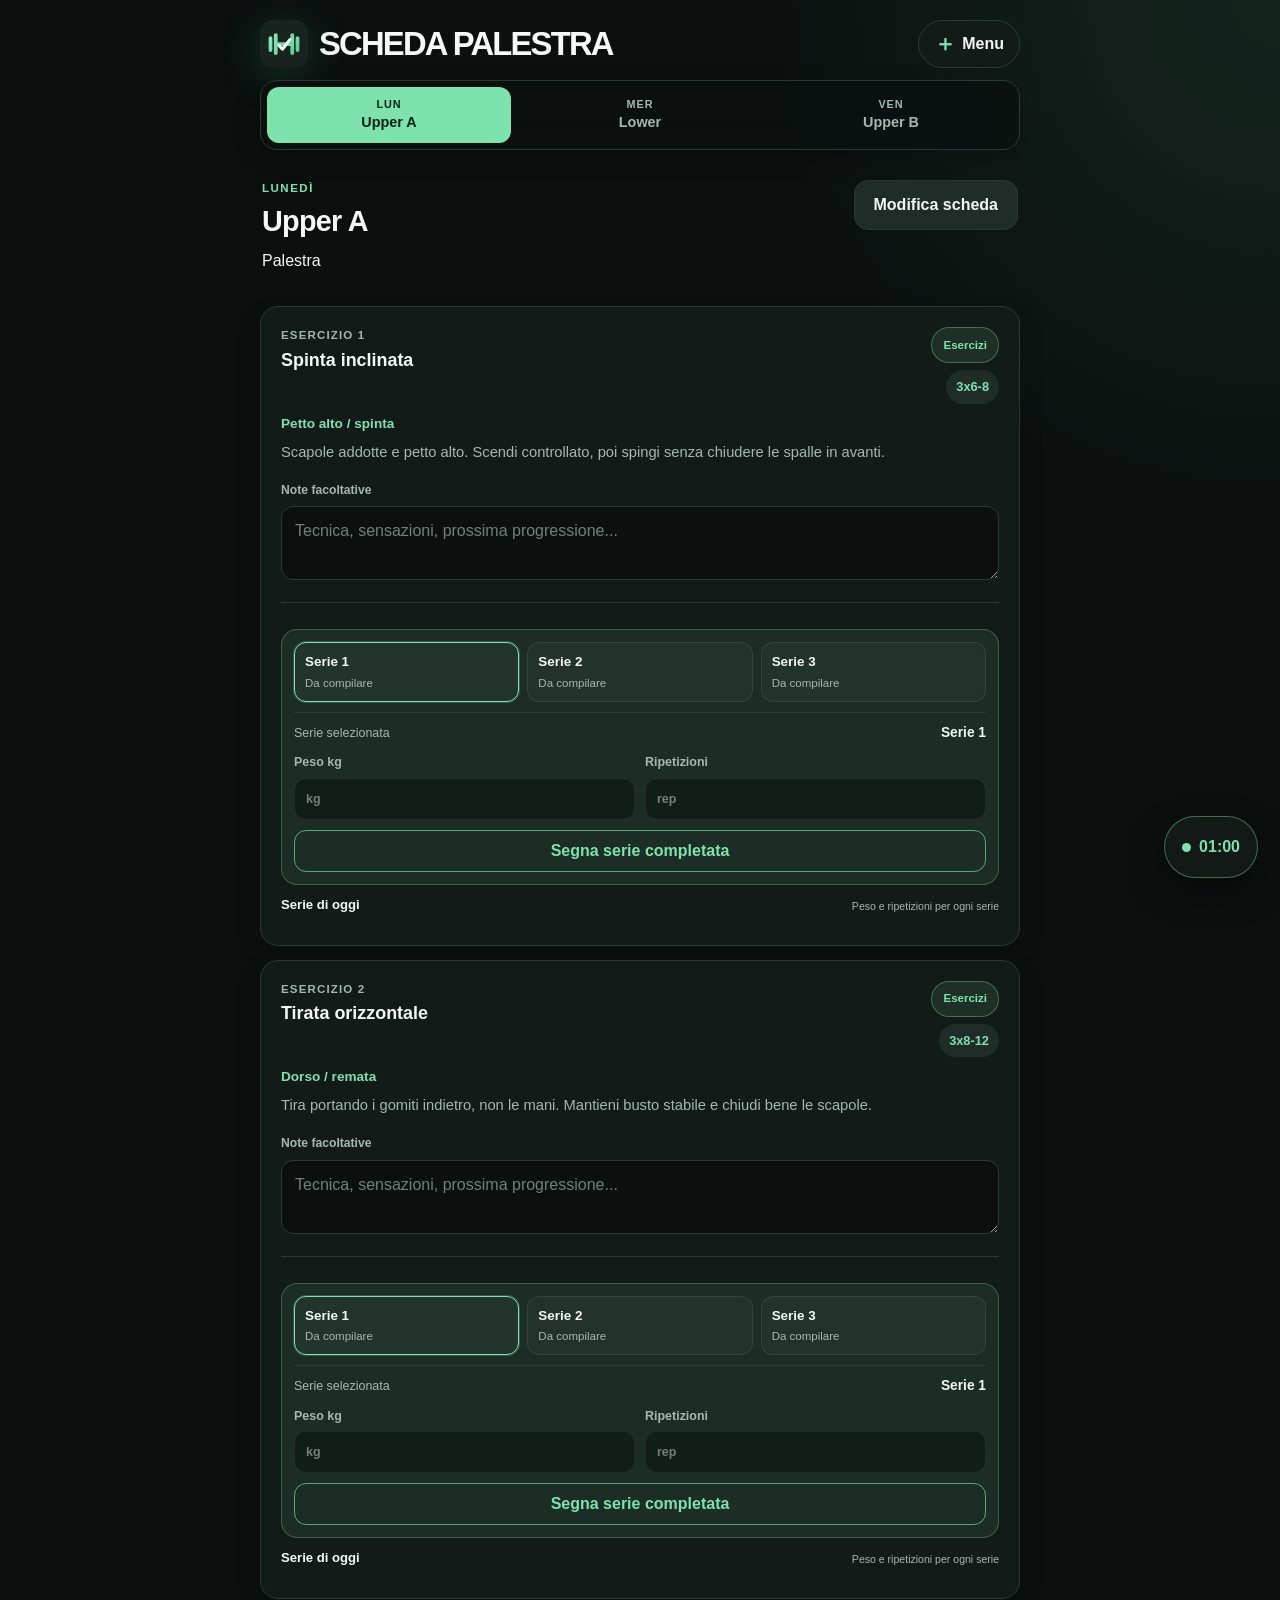
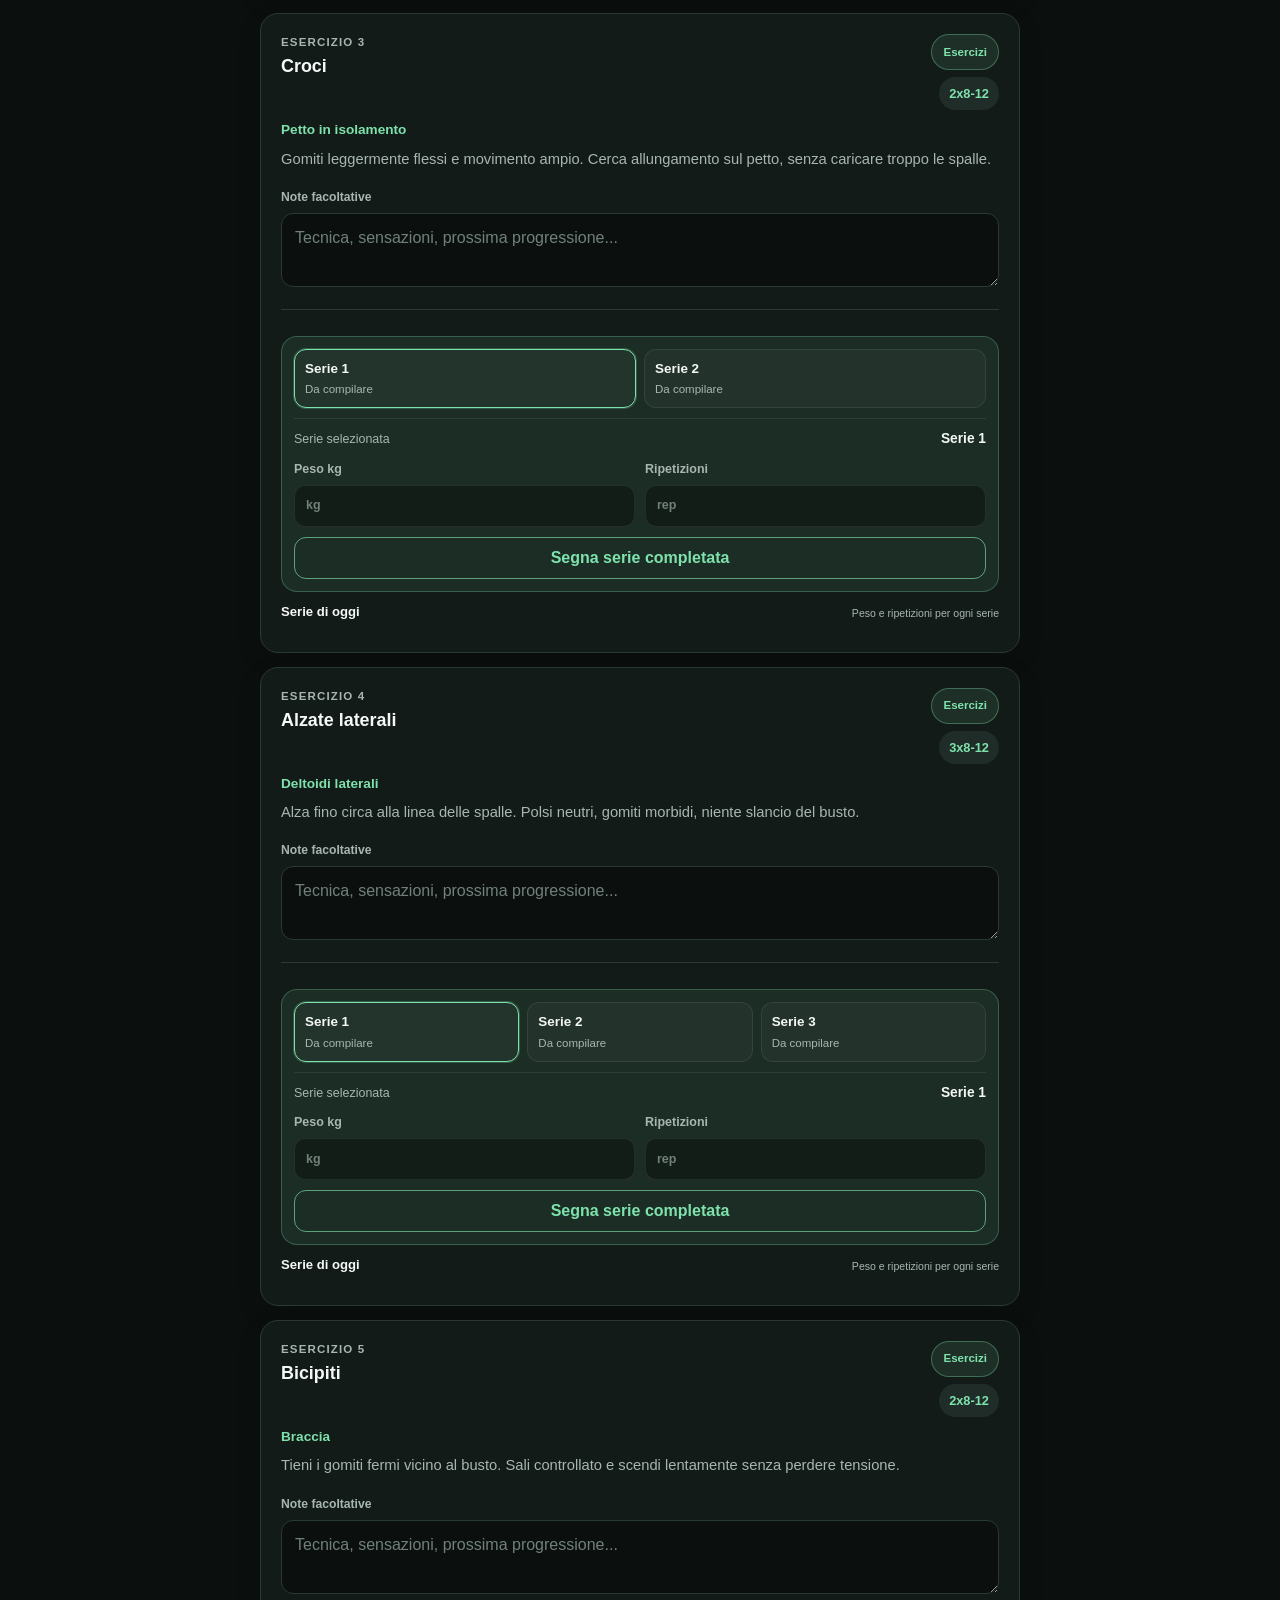
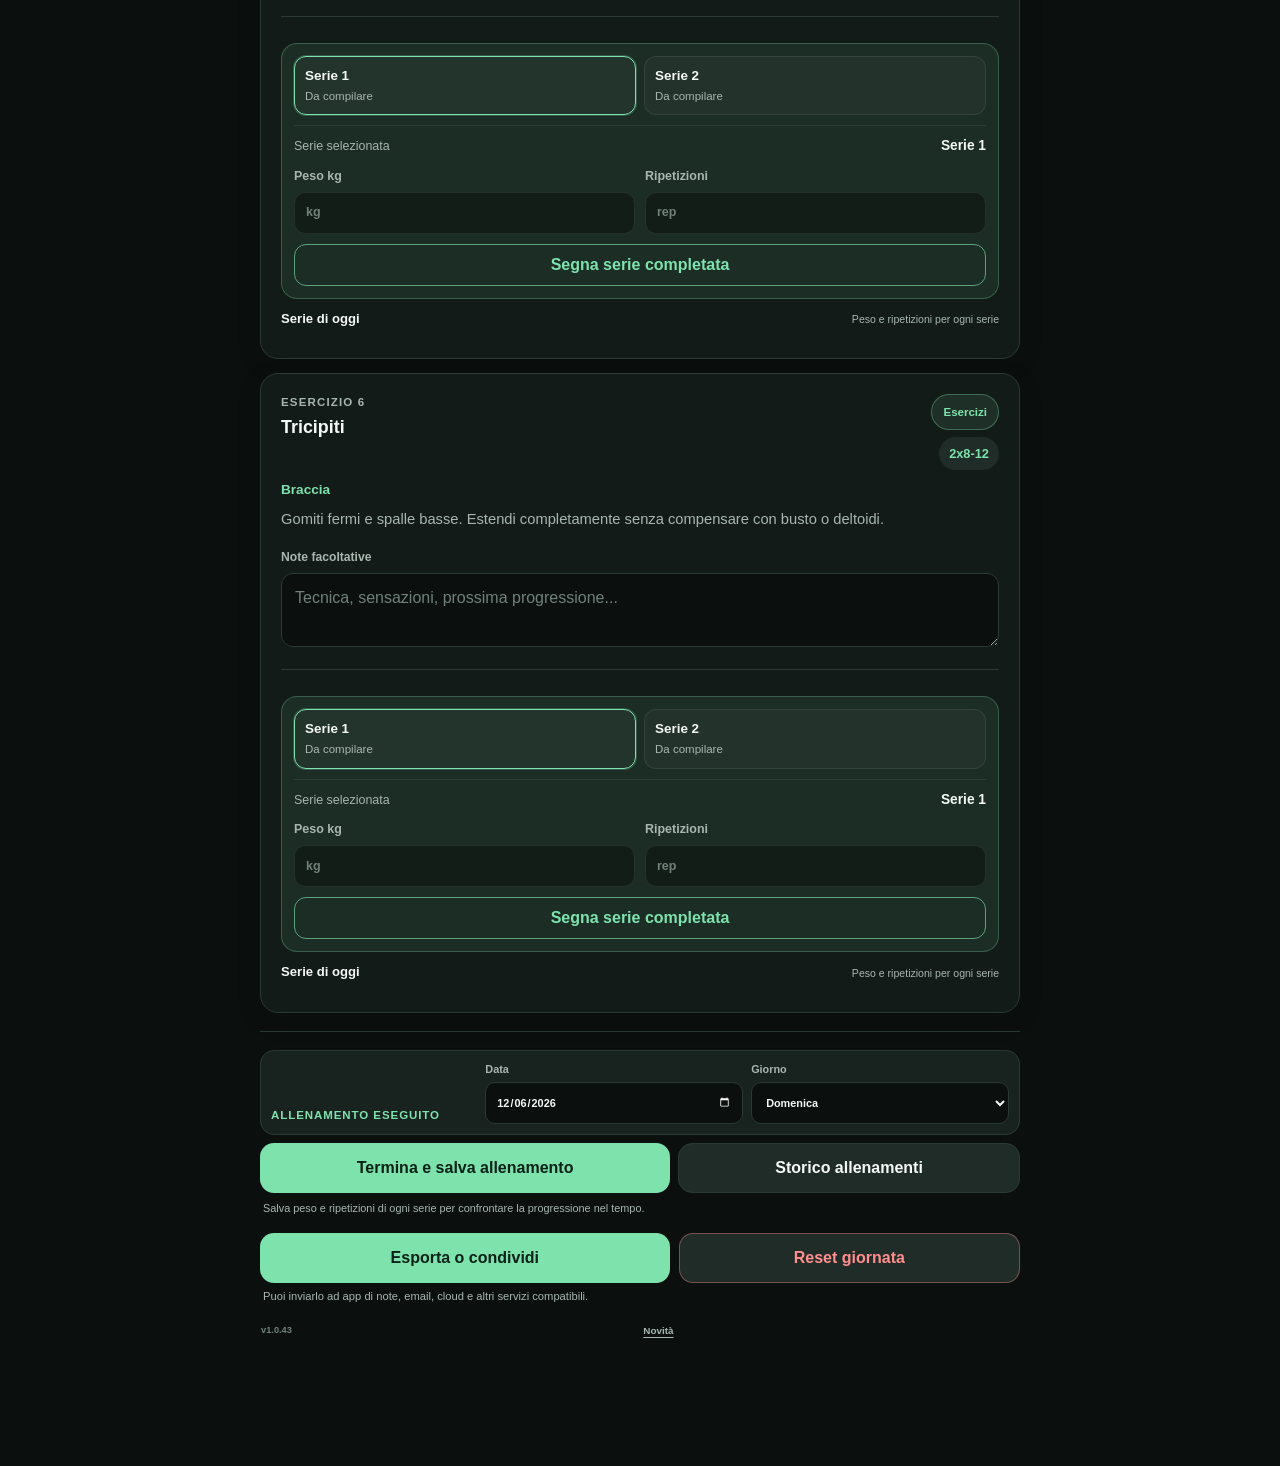
==== commit dcb90f0e: "Load spacing stylesheet" ====
--- a/index.html
+++ b/index.html
@@ -1 +1 @@
-<!doctype html><html lang="it"><head><meta charset="UTF-8"><meta name="viewport" content="width=device-width,initial-scale=1,viewport-fit=cover"><meta name="theme-color" content="#101715"><meta name="description" content="Scheda palestra digitale personalizzabile."><title>Scheda palestra</title><link rel="manifest" href="manifest.webmanifest"><link rel="stylesheet" href="style.css"><style>.notification-status{margin:10px 2px 0;color:var(--muted);font-size:.72rem}.notification-status.is-enabled{color:var(--accent)}</style></head><body><header class="app-header"><div><p class="eyebrow">Scheda palestra</p><h1>Upper / Lower</h1></div><button class="icon-button" id="openMenuButton" type="button" aria-label="Apri menu esercizi"><span aria-hidden="true">＋</span><span>Menu</span></button></header><main><section class="dashboard" aria-labelledby="dashboardTitle"><div><p class="eyebrow">Oggi</p><h2 id="dashboardTitle">Il tuo prossimo allenamento</h2><p id="recommendedWorkout" class="dashboard-copy"></p></div><button id="openRecommendedButton" class="primary-button" type="button">Apri scheda</button></section><nav class="workout-tabs" aria-label="Giorni di allenamento"><button class="tab-button is-active" type="button" data-day="upperA"><span>Lun</span>Upper A</button><button class="tab-button" type="button" data-day="lower"><span>Mer</span>Lower</button><button class="tab-button" type="button" data-day="upperB"><span>Ven</span>Upper B</button></nav><section class="workout-heading"><div><p class="eyebrow" id="workoutWeekday"></p><h2 id="workoutTitle"></h2><p id="workoutSubtitle"></p></div><button id="resetDayButton" class="text-button danger-text" type="button">Reset giornata</button></section><section id="exerciseList" class="exercise-list" aria-live="polite"></section><section id="lowerRotationNote" class="rotation-note" hidden><strong>Lower alternato</strong><p>Settimana A: leg extension mono + abductor. Settimana B: sissy squat + adductor.</p></section></main><aside class="timer-panel" aria-labelledby="timerTitle"><div class="timer-topline"><div><p class="eyebrow">Recupero</p><h2 id="timerTitle">Timer pausa</h2></div><output id="timerDisplay" class="timer-display" aria-live="polite">01:00</output></div><div class="timer-presets" aria-label="Durata timer"><button class="is-selected" type="button" data-seconds="60">60s</button><button type="button" data-seconds="90">90s</button><button type="button" data-seconds="120">120s</button><button type="button" data-seconds="180">180s</button></div><div class="timer-actions"><button id="timerStartButton" class="primary-button" type="button">Avvia</button><button id="timerStopButton" class="secondary-button" type="button">Stop</button><button id="timerResetButton" class="secondary-button" type="button">Reset</button></div><p id="notificationStatus" class="notification-status">Avviando il timer puoi abilitare le notifiche di sistema.</p></aside><div id="menuOverlay" class="overlay" hidden><section class="menu-sheet" role="dialog" aria-modal="true" aria-labelledby="menuTitle"><div class="sheet-header"><div><p class="eyebrow">Personalizza</p><h2 id="menuTitle">Menu esercizi</h2></div><button id="closeMenuButton" class="close-button" type="button" aria-label="Chiudi menu">×</button></div><form id="customExerciseForm" class="exercise-form"><label>Nome esercizio<input name="name" type="text" required maxlength="60" placeholder="Es. Face pull"></label><div class="form-row"><label>Giorno<select name="day" required><option value="upperA">Upper A</option><option value="lower">Lower</option><option value="upperB">Upper B</option></select></label><label>Serie × rep<input name="setsReps" type="text" required maxlength="20" placeholder="3x10-12"></label></div><label>Focus<input name="focus" type="text" maxlength="80" placeholder="Muscolo o obiettivo"></label><label>Spiegazione<textarea name="description" rows="3" maxlength="240" placeholder="Indicazioni tecniche essenziali"></textarea></label><button class="primary-button full-width" type="submit">Aggiungi esercizio</button></form><div class="custom-list-heading"><h3>Esercizi personalizzati</h3><span id="customExerciseCount">0</span></div><div id="customExerciseList" class="custom-exercise-list"></div><div class="data-actions"><button id="resetAllButton" class="danger-button" type="button">Reset completo</button></div></section></div><template id="exerciseCardTemplate"><article class="exercise-card"><div class="exercise-card-header"><div><p class="exercise-number"></p><h3 class="exercise-name"></h3></div><span class="reps-badge"></span></div><p class="exercise-focus"></p><p class="exercise-description"></p><div class="exercise-fields"><label class="weight-field"><span>Peso usato</span><div class="input-with-unit"><input class="weight-input" type="number" min="0" step="0.5" inputmode="decimal" placeholder="0"><span>kg</span></div></label><fieldset class="sets-field"><legend>Serie completate</legend><div class="set-buttons"></div></fieldset></div><label class="notes-field"><span>Note facoltative</span><textarea class="notes-input" rows="2" maxlength="300" placeholder="Tecnica, sensazioni, prossima progressione..."></textarea></label><button class="delete-custom-button danger-text" type="button" hidden>Rimuovi esercizio</button></article></template><script src="production-migration.js?v=2"></script><script src="app.js"></script><script src="production-safety.js?v=1"></script><script src="enhancements.js"></script><script src="gif-fix.js"></script><script src="timer-ui.js?v=8"></script><script src="ios-shortcuts-timer.js?v=7"></script><script src="variants.js?v=3"></script><script src="catalog-detail.js?v=1"></script><script src="workout-editor.js?v=2"></script><script src="exercise-catalog.js?v=1"></script><script src="translator-core.js?v=1"></script><script src="language-settings.js?v=3"></script><script src="compact-edit-mode.js?v=7"></script><script src="universal-exercise-editor.js?v=1"></script><script src="dynamic-workout-days.js?v=1"></script><script src="catalog-performance.js?v=1"></script><script src="settings-order.js?v=1"></script><script src="appearance-settings.js?v=1"></script><script src="workout-export.js?v=5"></script><script src="workout-xlsx.js?v=1"></script><script src="workout-layout.js?v=1"></script><script src="workout-history.js?v=1"></script><script src="set-entry-ui.js?v=1"></script><script src="edit-mode-ui.js?v=1"></script><script src="exercise-ux-polish.js?v=1"></script><script src="settings-backup.js?v=1"></script><script src="progress-charts.js?v=1"></script><script src="modal-stack-fix.js?v=1"></script><script src="app-update.js?v=9"></script><script src="app-changelog.js?v=4"></script></body></html>+<!doctype html><html lang="it"><head><meta charset="UTF-8"><meta name="viewport" content="width=device-width,initial-scale=1,viewport-fit=cover"><meta name="theme-color" content="#101715"><meta name="description" content="Scheda palestra digitale personalizzabile."><title>Scheda palestra</title><link rel="manifest" href="manifest.webmanifest"><link rel="stylesheet" href="style.css"><link rel="stylesheet" href="ui-spacing.css?v=1"><style>.notification-status{margin:10px 2px 0;color:var(--muted);font-size:.72rem}.notification-status.is-enabled{color:var(--accent)}</style></head><body><header class="app-header"><div><p class="eyebrow">Scheda palestra</p><h1>Upper / Lower</h1></div><button class="icon-button" id="openMenuButton" type="button" aria-label="Apri menu esercizi"><span aria-hidden="true">＋</span><span>Menu</span></button></header><main><section class="dashboard" aria-labelledby="dashboardTitle"><div><p class="eyebrow">Oggi</p><h2 id="dashboardTitle">Il tuo prossimo allenamento</h2><p id="recommendedWorkout" class="dashboard-copy"></p></div><button id="openRecommendedButton" class="primary-button" type="button">Apri scheda</button></section><nav class="workout-tabs" aria-label="Giorni di allenamento"><button class="tab-button is-active" type="button" data-day="upperA"><span>Lun</span>Upper A</button><button class="tab-button" type="button" data-day="lower"><span>Mer</span>Lower</button><button class="tab-button" type="button" data-day="upperB"><span>Ven</span>Upper B</button></nav><section class="workout-heading"><div><p class="eyebrow" id="workoutWeekday"></p><h2 id="workoutTitle"></h2><p id="workoutSubtitle"></p></div><button id="resetDayButton" class="text-button danger-text" type="button">Reset giornata</button></section><section id="exerciseList" class="exercise-list" aria-live="polite"></section><section id="lowerRotationNote" class="rotation-note" hidden><strong>Lower alternato</strong><p>Settimana A: leg extension mono + abductor. Settimana B: sissy squat + adductor.</p></section></main><aside class="timer-panel" aria-labelledby="timerTitle"><div class="timer-topline"><div><p class="eyebrow">Recupero</p><h2 id="timerTitle">Timer pausa</h2></div><output id="timerDisplay" class="timer-display" aria-live="polite">01:00</output></div><div class="timer-presets" aria-label="Durata timer"><button class="is-selected" type="button" data-seconds="60">60s</button><button type="button" data-seconds="90">90s</button><button type="button" data-seconds="120">120s</button><button type="button" data-seconds="180">180s</button></div><div class="timer-actions"><button id="timerStartButton" class="primary-button" type="button">Avvia</button><button id="timerStopButton" class="secondary-button" type="button">Stop</button><button id="timerResetButton" class="secondary-button" type="button">Reset</button></div><p id="notificationStatus" class="notification-status">Avviando il timer puoi abilitare le notifiche di sistema.</p></aside><div id="menuOverlay" class="overlay" hidden><section class="menu-sheet" role="dialog" aria-modal="true" aria-labelledby="menuTitle"><div class="sheet-header"><div><p class="eyebrow">Personalizza</p><h2 id="menuTitle">Menu esercizi</h2></div><button id="closeMenuButton" class="close-button" type="button" aria-label="Chiudi menu">×</button></div><form id="customExerciseForm" class="exercise-form"><label>Nome esercizio<input name="name" type="text" required maxlength="60" placeholder="Es. Face pull"></label><div class="form-row"><label>Giorno<select name="day" required><option value="upperA">Upper A</option><option value="lower">Lower</option><option value="upperB">Upper B</option></select></label><label>Serie × rep<input name="setsReps" type="text" required maxlength="20" placeholder="3x10-12"></label></div><label>Focus<input name="focus" type="text" maxlength="80" placeholder="Muscolo o obiettivo"></label><label>Spiegazione<textarea name="description" rows="3" maxlength="240" placeholder="Indicazioni tecniche essenziali"></textarea></label><button class="primary-button full-width" type="submit">Aggiungi esercizio</button></form><div class="custom-list-heading"><h3>Esercizi personalizzati</h3><span id="customExerciseCount">0</span></div><div id="customExerciseList" class="custom-exercise-list"></div><div class="data-actions"><button id="resetAllButton" class="danger-button" type="button">Reset completo</button></div></section></div><template id="exerciseCardTemplate"><article class="exercise-card"><div class="exercise-card-header"><div><p class="exercise-number"></p><h3 class="exercise-name"></h3></div><span class="reps-badge"></span></div><p class="exercise-focus"></p><p class="exercise-description"></p><div class="exercise-fields"><label class="weight-field"><span>Peso usato</span><div class="input-with-unit"><input class="weight-input" type="number" min="0" step="0.5" inputmode="decimal" placeholder="0"><span>kg</span></div></label><fieldset class="sets-field"><legend>Serie completate</legend><div class="set-buttons"></div></fieldset></div><label class="notes-field"><span>Note facoltative</span><textarea class="notes-input" rows="2" maxlength="300" placeholder="Tecnica, sensazioni, prossima progressione..."></textarea></label><button class="delete-custom-button danger-text" type="button" hidden>Rimuovi esercizio</button></article></template><script src="production-migration.js?v=2"></script><script src="app.js"></script><script src="production-safety.js?v=1"></script><script src="enhancements.js"></script><script src="gif-fix.js"></script><script src="timer-ui.js?v=8"></script><script src="ios-shortcuts-timer.js?v=7"></script><script src="variants.js?v=3"></script><script src="catalog-detail.js?v=1"></script><script src="workout-editor.js?v=2"></script><script src="exercise-catalog.js?v=1"></script><script src="translator-core.js?v=1"></script><script src="language-settings.js?v=3"></script><script src="compact-edit-mode.js?v=7"></script><script src="universal-exercise-editor.js?v=1"></script><script src="dynamic-workout-days.js?v=1"></script><script src="catalog-performance.js?v=1"></script><script src="settings-order.js?v=1"></script><script src="appearance-settings.js?v=1"></script><script src="workout-export.js?v=5"></script><script src="workout-xlsx.js?v=1"></script><script src="workout-layout.js?v=1"></script><script src="workout-history.js?v=1"></script><script src="set-entry-ui.js?v=1"></script><script src="edit-mode-ui.js?v=1"></script><script src="exercise-ux-polish.js?v=1"></script><script src="settings-backup.js?v=1"></script><script src="progress-charts.js?v=1"></script><script src="modal-stack-fix.js?v=1"></script><script src="app-update.js?v=10"></script><script src="app-changelog.js?v=5"></script></body></html>
--- a/ui-spacing.css
+++ b/ui-spacing.css
@@ -0,0 +1,9 @@
+main > .dashboard + .workout-tabs {
+  margin-top: 18px;
+}
+
+@media (max-width: 520px) {
+  main > .dashboard + .workout-tabs {
+    margin-top: 16px;
+  }
+}
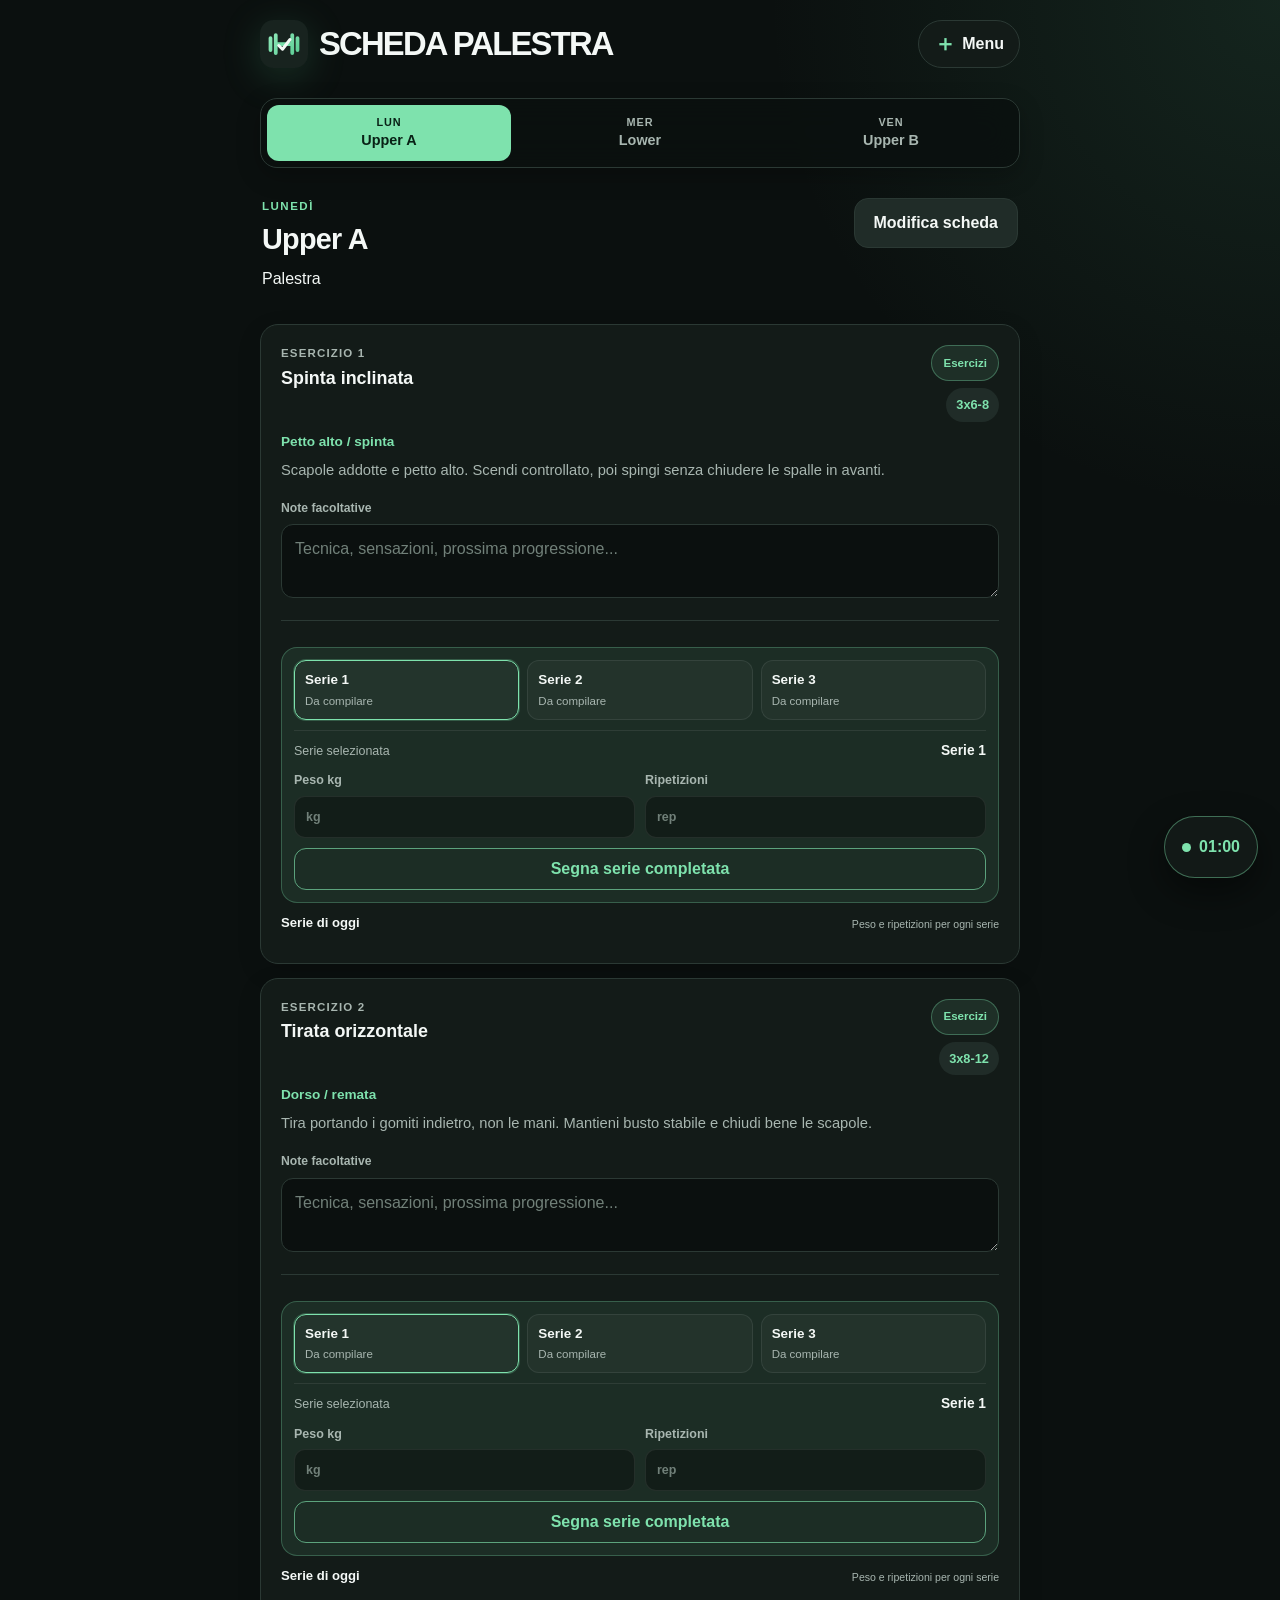
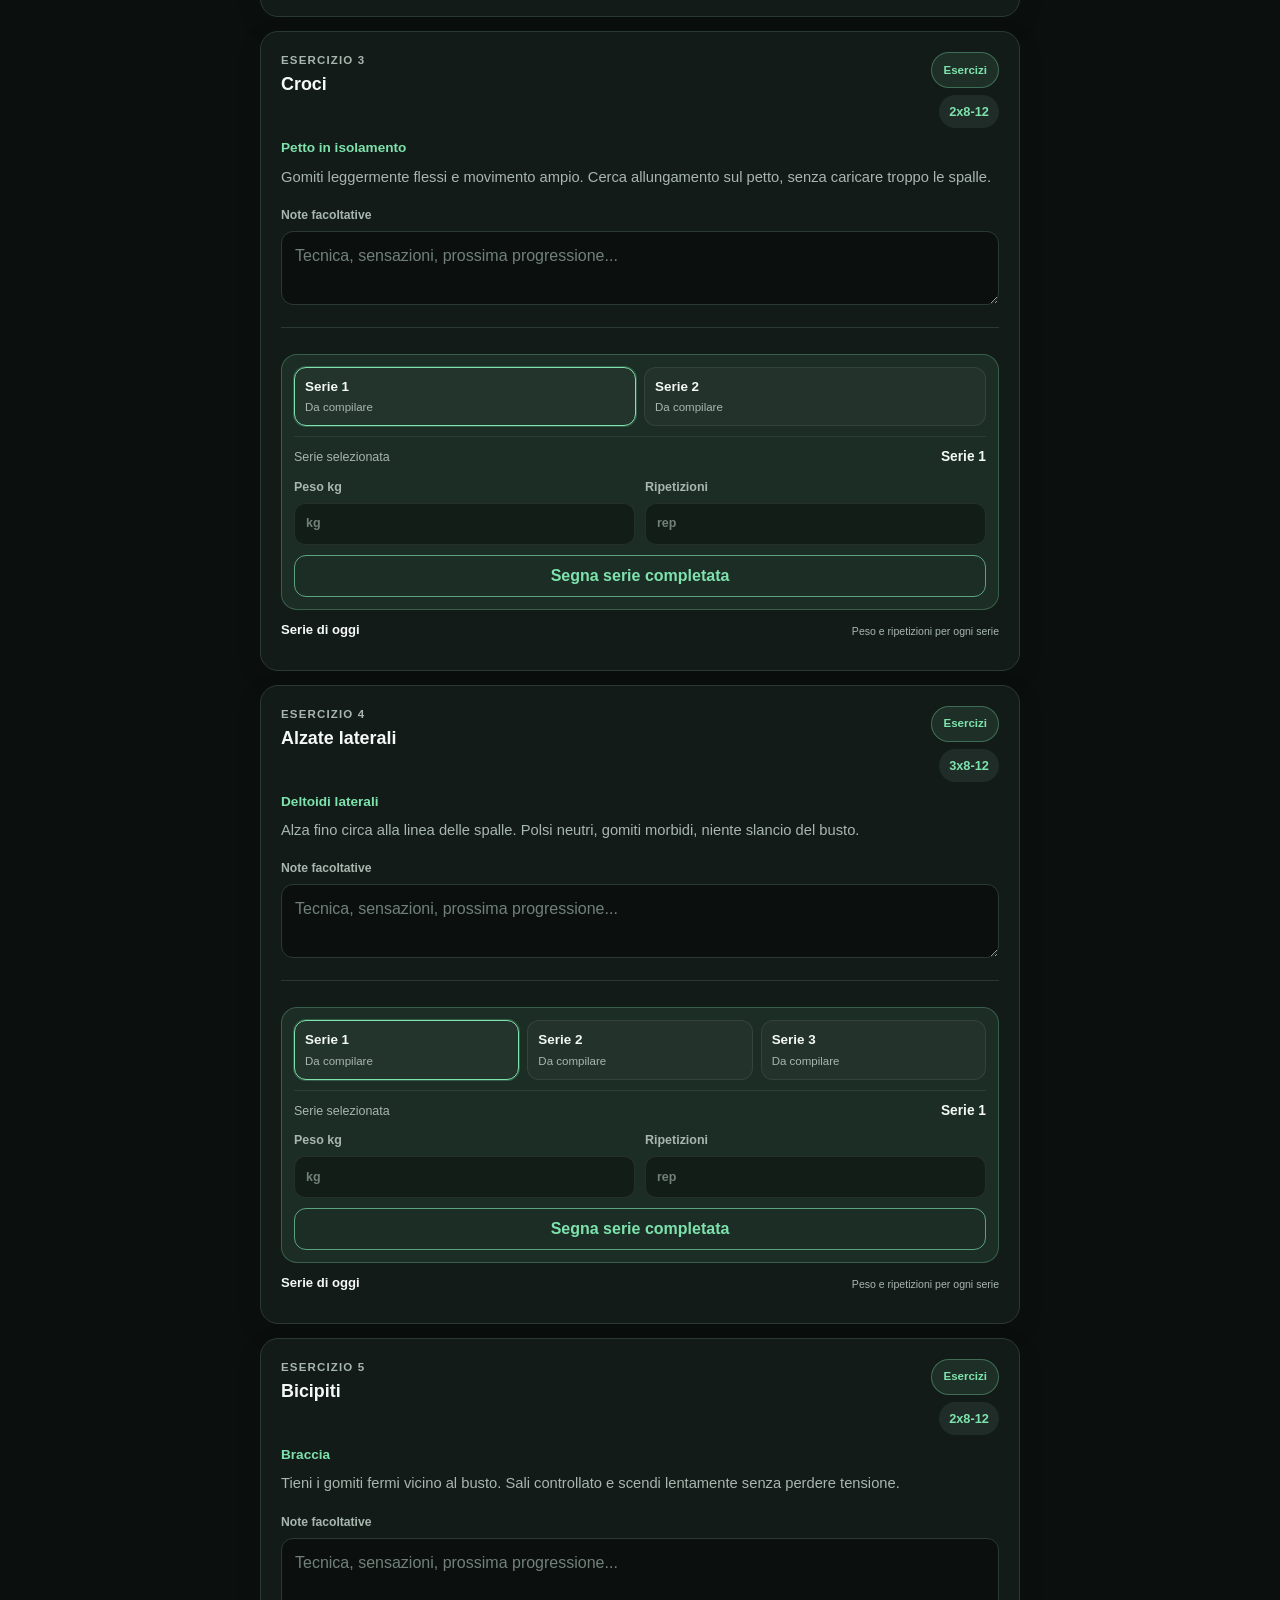
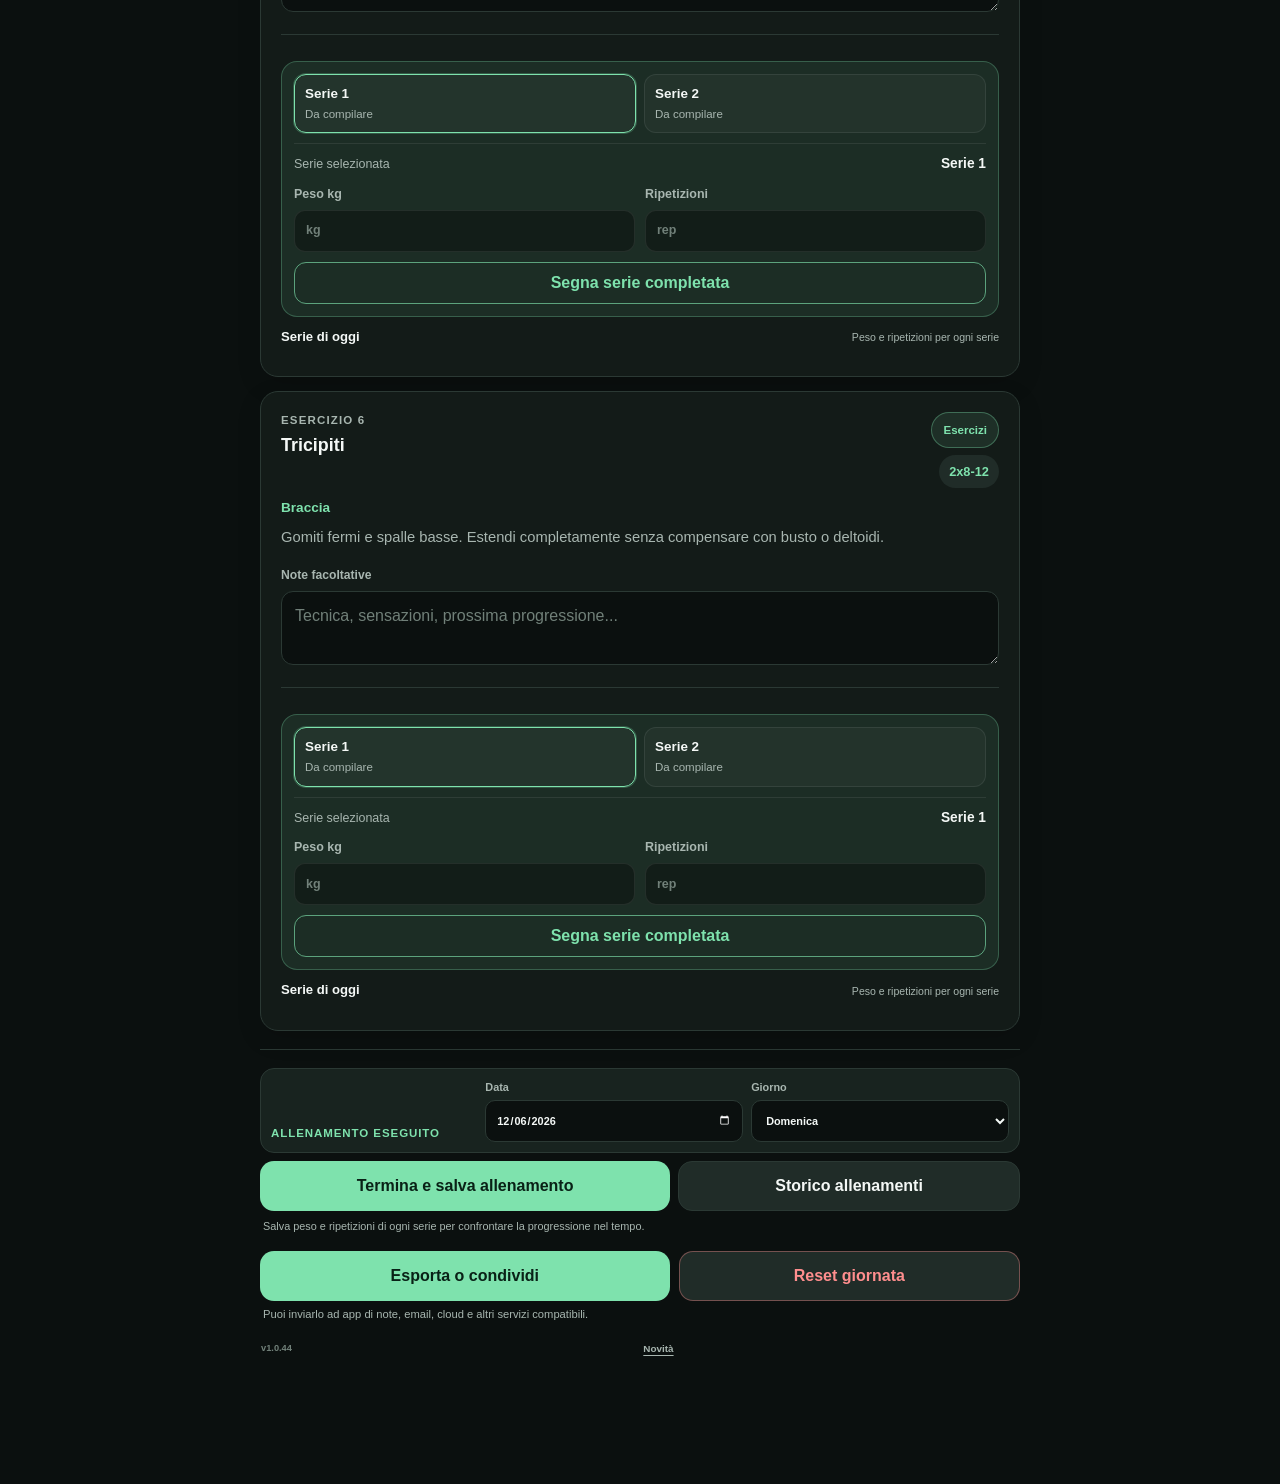
==== commit efb2bc7b: "Bump spacing stylesheet reference" ====
--- a/index.html
+++ b/index.html
@@ -1 +1 @@
-<!doctype html><html lang="it"><head><meta charset="UTF-8"><meta name="viewport" content="width=device-width,initial-scale=1,viewport-fit=cover"><meta name="theme-color" content="#101715"><meta name="description" content="Scheda palestra digitale personalizzabile."><title>Scheda palestra</title><link rel="manifest" href="manifest.webmanifest"><link rel="stylesheet" href="style.css"><link rel="stylesheet" href="ui-spacing.css?v=1"><style>.notification-status{margin:10px 2px 0;color:var(--muted);font-size:.72rem}.notification-status.is-enabled{color:var(--accent)}</style></head><body><header class="app-header"><div><p class="eyebrow">Scheda palestra</p><h1>Upper / Lower</h1></div><button class="icon-button" id="openMenuButton" type="button" aria-label="Apri menu esercizi"><span aria-hidden="true">＋</span><span>Menu</span></button></header><main><section class="dashboard" aria-labelledby="dashboardTitle"><div><p class="eyebrow">Oggi</p><h2 id="dashboardTitle">Il tuo prossimo allenamento</h2><p id="recommendedWorkout" class="dashboard-copy"></p></div><button id="openRecommendedButton" class="primary-button" type="button">Apri scheda</button></section><nav class="workout-tabs" aria-label="Giorni di allenamento"><button class="tab-button is-active" type="button" data-day="upperA"><span>Lun</span>Upper A</button><button class="tab-button" type="button" data-day="lower"><span>Mer</span>Lower</button><button class="tab-button" type="button" data-day="upperB"><span>Ven</span>Upper B</button></nav><section class="workout-heading"><div><p class="eyebrow" id="workoutWeekday"></p><h2 id="workoutTitle"></h2><p id="workoutSubtitle"></p></div><button id="resetDayButton" class="text-button danger-text" type="button">Reset giornata</button></section><section id="exerciseList" class="exercise-list" aria-live="polite"></section><section id="lowerRotationNote" class="rotation-note" hidden><strong>Lower alternato</strong><p>Settimana A: leg extension mono + abductor. Settimana B: sissy squat + adductor.</p></section></main><aside class="timer-panel" aria-labelledby="timerTitle"><div class="timer-topline"><div><p class="eyebrow">Recupero</p><h2 id="timerTitle">Timer pausa</h2></div><output id="timerDisplay" class="timer-display" aria-live="polite">01:00</output></div><div class="timer-presets" aria-label="Durata timer"><button class="is-selected" type="button" data-seconds="60">60s</button><button type="button" data-seconds="90">90s</button><button type="button" data-seconds="120">120s</button><button type="button" data-seconds="180">180s</button></div><div class="timer-actions"><button id="timerStartButton" class="primary-button" type="button">Avvia</button><button id="timerStopButton" class="secondary-button" type="button">Stop</button><button id="timerResetButton" class="secondary-button" type="button">Reset</button></div><p id="notificationStatus" class="notification-status">Avviando il timer puoi abilitare le notifiche di sistema.</p></aside><div id="menuOverlay" class="overlay" hidden><section class="menu-sheet" role="dialog" aria-modal="true" aria-labelledby="menuTitle"><div class="sheet-header"><div><p class="eyebrow">Personalizza</p><h2 id="menuTitle">Menu esercizi</h2></div><button id="closeMenuButton" class="close-button" type="button" aria-label="Chiudi menu">×</button></div><form id="customExerciseForm" class="exercise-form"><label>Nome esercizio<input name="name" type="text" required maxlength="60" placeholder="Es. Face pull"></label><div class="form-row"><label>Giorno<select name="day" required><option value="upperA">Upper A</option><option value="lower">Lower</option><option value="upperB">Upper B</option></select></label><label>Serie × rep<input name="setsReps" type="text" required maxlength="20" placeholder="3x10-12"></label></div><label>Focus<input name="focus" type="text" maxlength="80" placeholder="Muscolo o obiettivo"></label><label>Spiegazione<textarea name="description" rows="3" maxlength="240" placeholder="Indicazioni tecniche essenziali"></textarea></label><button class="primary-button full-width" type="submit">Aggiungi esercizio</button></form><div class="custom-list-heading"><h3>Esercizi personalizzati</h3><span id="customExerciseCount">0</span></div><div id="customExerciseList" class="custom-exercise-list"></div><div class="data-actions"><button id="resetAllButton" class="danger-button" type="button">Reset completo</button></div></section></div><template id="exerciseCardTemplate"><article class="exercise-card"><div class="exercise-card-header"><div><p class="exercise-number"></p><h3 class="exercise-name"></h3></div><span class="reps-badge"></span></div><p class="exercise-focus"></p><p class="exercise-description"></p><div class="exercise-fields"><label class="weight-field"><span>Peso usato</span><div class="input-with-unit"><input class="weight-input" type="number" min="0" step="0.5" inputmode="decimal" placeholder="0"><span>kg</span></div></label><fieldset class="sets-field"><legend>Serie completate</legend><div class="set-buttons"></div></fieldset></div><label class="notes-field"><span>Note facoltative</span><textarea class="notes-input" rows="2" maxlength="300" placeholder="Tecnica, sensazioni, prossima progressione..."></textarea></label><button class="delete-custom-button danger-text" type="button" hidden>Rimuovi esercizio</button></article></template><script src="production-migration.js?v=2"></script><script src="app.js"></script><script src="production-safety.js?v=1"></script><script src="enhancements.js"></script><script src="gif-fix.js"></script><script src="timer-ui.js?v=8"></script><script src="ios-shortcuts-timer.js?v=7"></script><script src="variants.js?v=3"></script><script src="catalog-detail.js?v=1"></script><script src="workout-editor.js?v=2"></script><script src="exercise-catalog.js?v=1"></script><script src="translator-core.js?v=1"></script><script src="language-settings.js?v=3"></script><script src="compact-edit-mode.js?v=7"></script><script src="universal-exercise-editor.js?v=1"></script><script src="dynamic-workout-days.js?v=1"></script><script src="catalog-performance.js?v=1"></script><script src="settings-order.js?v=1"></script><script src="appearance-settings.js?v=1"></script><script src="workout-export.js?v=5"></script><script src="workout-xlsx.js?v=1"></script><script src="workout-layout.js?v=1"></script><script src="workout-history.js?v=1"></script><script src="set-entry-ui.js?v=1"></script><script src="edit-mode-ui.js?v=1"></script><script src="exercise-ux-polish.js?v=1"></script><script src="settings-backup.js?v=1"></script><script src="progress-charts.js?v=1"></script><script src="modal-stack-fix.js?v=1"></script><script src="app-update.js?v=10"></script><script src="app-changelog.js?v=5"></script></body></html>+<!doctype html><html lang="it"><head><meta charset="UTF-8"><meta name="viewport" content="width=device-width,initial-scale=1,viewport-fit=cover"><meta name="theme-color" content="#101715"><meta name="description" content="Scheda palestra digitale personalizzabile."><title>Scheda palestra</title><link rel="manifest" href="manifest.webmanifest"><link rel="stylesheet" href="style.css"><link rel="stylesheet" href="ui-spacing.css?v=2"><style>.notification-status{margin:10px 2px 0;color:var(--muted);font-size:.72rem}.notification-status.is-enabled{color:var(--accent)}</style></head><body><header class="app-header"><div><p class="eyebrow">Scheda palestra</p><h1>Upper / Lower</h1></div><button class="icon-button" id="openMenuButton" type="button" aria-label="Apri menu esercizi"><span aria-hidden="true">＋</span><span>Menu</span></button></header><main><section class="dashboard" aria-labelledby="dashboardTitle"><div><p class="eyebrow">Oggi</p><h2 id="dashboardTitle">Il tuo prossimo allenamento</h2><p id="recommendedWorkout" class="dashboard-copy"></p></div><button id="openRecommendedButton" class="primary-button" type="button">Apri scheda</button></section><nav class="workout-tabs" aria-label="Giorni di allenamento"><button class="tab-button is-active" type="button" data-day="upperA"><span>Lun</span>Upper A</button><button class="tab-button" type="button" data-day="lower"><span>Mer</span>Lower</button><button class="tab-button" type="button" data-day="upperB"><span>Ven</span>Upper B</button></nav><section class="workout-heading"><div><p class="eyebrow" id="workoutWeekday"></p><h2 id="workoutTitle"></h2><p id="workoutSubtitle"></p></div><button id="resetDayButton" class="text-button danger-text" type="button">Reset giornata</button></section><section id="exerciseList" class="exercise-list" aria-live="polite"></section><section id="lowerRotationNote" class="rotation-note" hidden><strong>Lower alternato</strong><p>Settimana A: leg extension mono + abductor. Settimana B: sissy squat + adductor.</p></section></main><aside class="timer-panel" aria-labelledby="timerTitle"><div class="timer-topline"><div><p class="eyebrow">Recupero</p><h2 id="timerTitle">Timer pausa</h2></div><output id="timerDisplay" class="timer-display" aria-live="polite">01:00</output></div><div class="timer-presets" aria-label="Durata timer"><button class="is-selected" type="button" data-seconds="60">60s</button><button type="button" data-seconds="90">90s</button><button type="button" data-seconds="120">120s</button><button type="button" data-seconds="180">180s</button></div><div class="timer-actions"><button id="timerStartButton" class="primary-button" type="button">Avvia</button><button id="timerStopButton" class="secondary-button" type="button">Stop</button><button id="timerResetButton" class="secondary-button" type="button">Reset</button></div><p id="notificationStatus" class="notification-status">Avviando il timer puoi abilitare le notifiche di sistema.</p></aside><div id="menuOverlay" class="overlay" hidden><section class="menu-sheet" role="dialog" aria-modal="true" aria-labelledby="menuTitle"><div class="sheet-header"><div><p class="eyebrow">Personalizza</p><h2 id="menuTitle">Menu esercizi</h2></div><button id="closeMenuButton" class="close-button" type="button" aria-label="Chiudi menu">×</button></div><form id="customExerciseForm" class="exercise-form"><label>Nome esercizio<input name="name" type="text" required maxlength="60" placeholder="Es. Face pull"></label><div class="form-row"><label>Giorno<select name="day" required><option value="upperA">Upper A</option><option value="lower">Lower</option><option value="upperB">Upper B</option></select></label><label>Serie × rep<input name="setsReps" type="text" required maxlength="20" placeholder="3x10-12"></label></div><label>Focus<input name="focus" type="text" maxlength="80" placeholder="Muscolo o obiettivo"></label><label>Spiegazione<textarea name="description" rows="3" maxlength="240" placeholder="Indicazioni tecniche essenziali"></textarea></label><button class="primary-button full-width" type="submit">Aggiungi esercizio</button></form><div class="custom-list-heading"><h3>Esercizi personalizzati</h3><span id="customExerciseCount">0</span></div><div id="customExerciseList" class="custom-exercise-list"></div><div class="data-actions"><button id="resetAllButton" class="danger-button" type="button">Reset completo</button></div></section></div><template id="exerciseCardTemplate"><article class="exercise-card"><div class="exercise-card-header"><div><p class="exercise-number"></p><h3 class="exercise-name"></h3></div><span class="reps-badge"></span></div><p class="exercise-focus"></p><p class="exercise-description"></p><div class="exercise-fields"><label class="weight-field"><span>Peso usato</span><div class="input-with-unit"><input class="weight-input" type="number" min="0" step="0.5" inputmode="decimal" placeholder="0"><span>kg</span></div></label><fieldset class="sets-field"><legend>Serie completate</legend><div class="set-buttons"></div></fieldset></div><label class="notes-field"><span>Note facoltative</span><textarea class="notes-input" rows="2" maxlength="300" placeholder="Tecnica, sensazioni, prossima progressione..."></textarea></label><button class="delete-custom-button danger-text" type="button" hidden>Rimuovi esercizio</button></article></template><script src="production-migration.js?v=2"></script><script src="app.js"></script><script src="production-safety.js?v=1"></script><script src="enhancements.js"></script><script src="gif-fix.js"></script><script src="timer-ui.js?v=8"></script><script src="ios-shortcuts-timer.js?v=7"></script><script src="variants.js?v=3"></script><script src="catalog-detail.js?v=1"></script><script src="workout-editor.js?v=2"></script><script src="exercise-catalog.js?v=1"></script><script src="translator-core.js?v=1"></script><script src="language-settings.js?v=3"></script><script src="compact-edit-mode.js?v=7"></script><script src="universal-exercise-editor.js?v=1"></script><script src="dynamic-workout-days.js?v=1"></script><script src="catalog-performance.js?v=1"></script><script src="settings-order.js?v=1"></script><script src="appearance-settings.js?v=1"></script><script src="workout-export.js?v=5"></script><script src="workout-xlsx.js?v=1"></script><script src="workout-layout.js?v=1"></script><script src="workout-history.js?v=1"></script><script src="set-entry-ui.js?v=1"></script><script src="edit-mode-ui.js?v=1"></script><script src="exercise-ux-polish.js?v=1"></script><script src="settings-backup.js?v=1"></script><script src="progress-charts.js?v=1"></script><script src="modal-stack-fix.js?v=1"></script><script src="app-update.js?v=11"></script><script src="app-changelog.js?v=6"></script></body></html>
--- a/ui-spacing.css
+++ b/ui-spacing.css
@@ -1,9 +1,11 @@
-main > .dashboard + .workout-tabs {
+.app-header + main .workout-tabs,
+main > .workout-tabs {
   margin-top: 18px;
 }
 
 @media (max-width: 520px) {
-  main > .dashboard + .workout-tabs {
+  .app-header + main .workout-tabs,
+  main > .workout-tabs {
     margin-top: 16px;
   }
 }
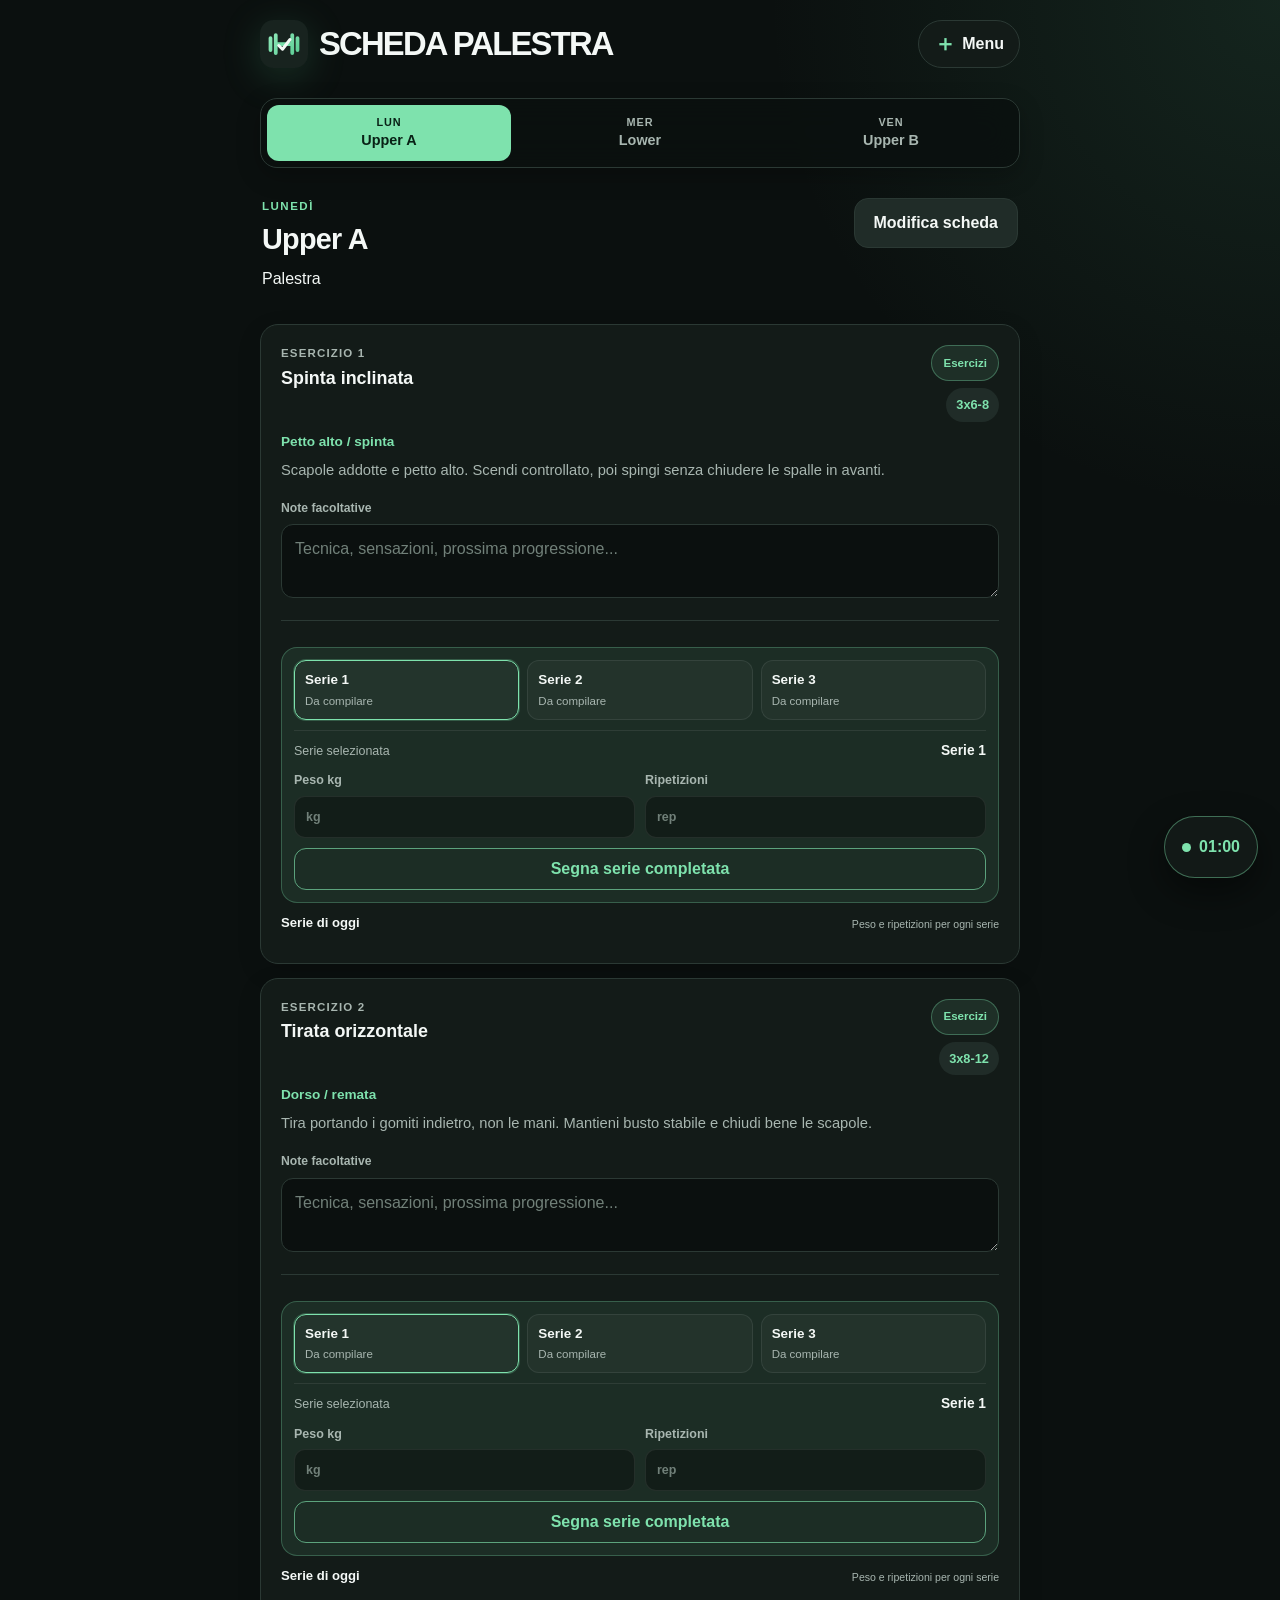
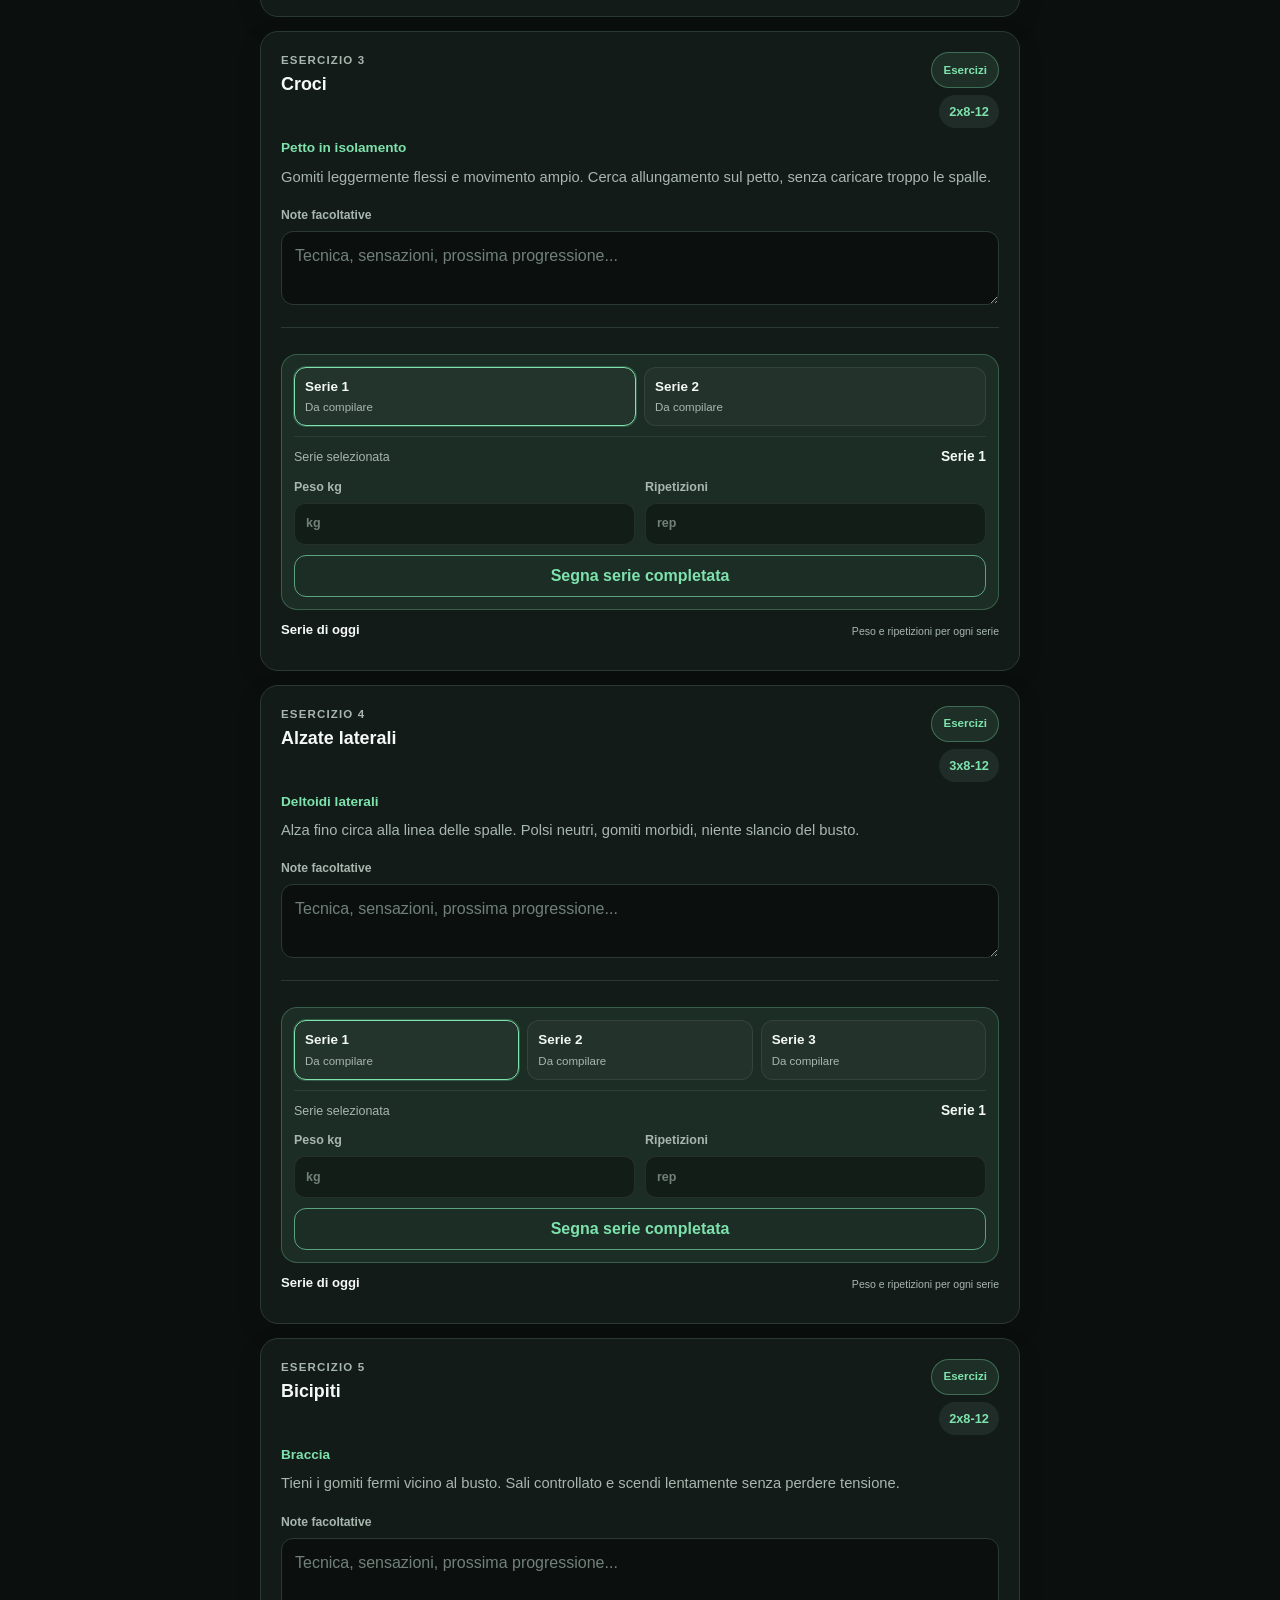
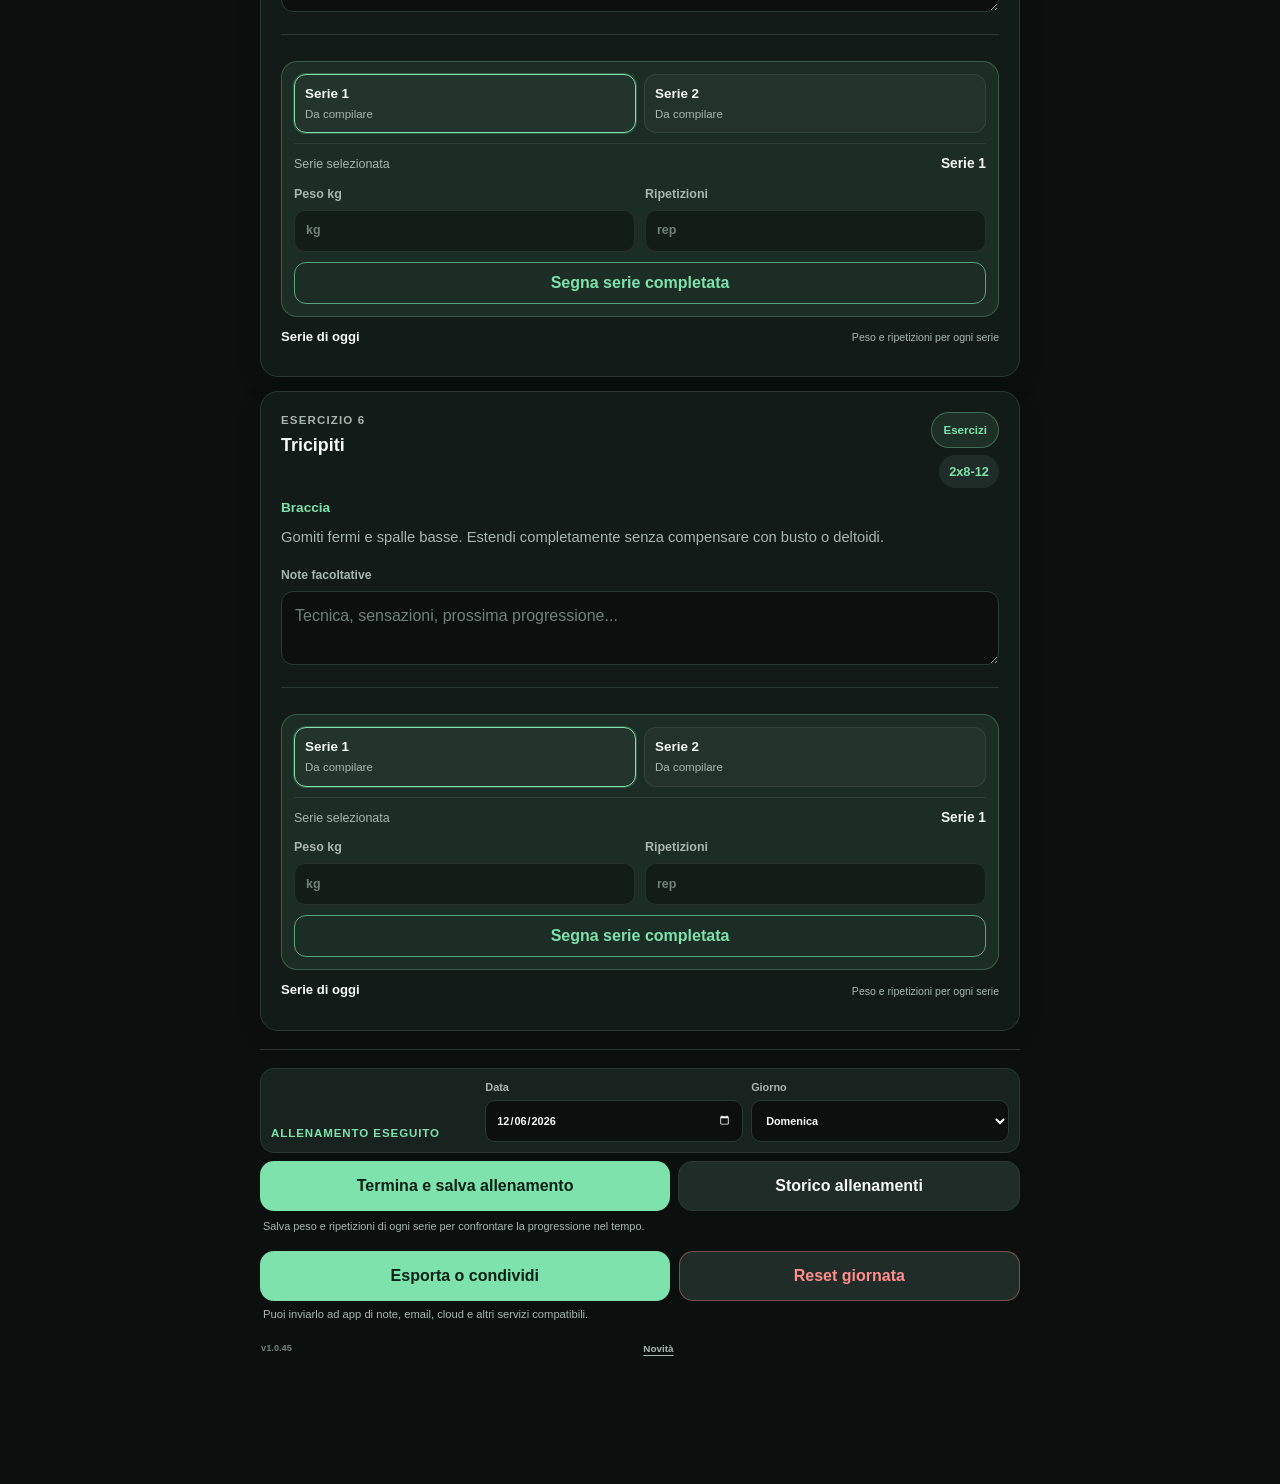
==== commit 648b2e5a: "Load edit mode days accordion" ====
--- a/index.html
+++ b/index.html
@@ -1 +1 @@
-<!doctype html><html lang="it"><head><meta charset="UTF-8"><meta name="viewport" content="width=device-width,initial-scale=1,viewport-fit=cover"><meta name="theme-color" content="#101715"><meta name="description" content="Scheda palestra digitale personalizzabile."><title>Scheda palestra</title><link rel="manifest" href="manifest.webmanifest"><link rel="stylesheet" href="style.css"><link rel="stylesheet" href="ui-spacing.css?v=2"><style>.notification-status{margin:10px 2px 0;color:var(--muted);font-size:.72rem}.notification-status.is-enabled{color:var(--accent)}</style></head><body><header class="app-header"><div><p class="eyebrow">Scheda palestra</p><h1>Upper / Lower</h1></div><button class="icon-button" id="openMenuButton" type="button" aria-label="Apri menu esercizi"><span aria-hidden="true">＋</span><span>Menu</span></button></header><main><section class="dashboard" aria-labelledby="dashboardTitle"><div><p class="eyebrow">Oggi</p><h2 id="dashboardTitle">Il tuo prossimo allenamento</h2><p id="recommendedWorkout" class="dashboard-copy"></p></div><button id="openRecommendedButton" class="primary-button" type="button">Apri scheda</button></section><nav class="workout-tabs" aria-label="Giorni di allenamento"><button class="tab-button is-active" type="button" data-day="upperA"><span>Lun</span>Upper A</button><button class="tab-button" type="button" data-day="lower"><span>Mer</span>Lower</button><button class="tab-button" type="button" data-day="upperB"><span>Ven</span>Upper B</button></nav><section class="workout-heading"><div><p class="eyebrow" id="workoutWeekday"></p><h2 id="workoutTitle"></h2><p id="workoutSubtitle"></p></div><button id="resetDayButton" class="text-button danger-text" type="button">Reset giornata</button></section><section id="exerciseList" class="exercise-list" aria-live="polite"></section><section id="lowerRotationNote" class="rotation-note" hidden><strong>Lower alternato</strong><p>Settimana A: leg extension mono + abductor. Settimana B: sissy squat + adductor.</p></section></main><aside class="timer-panel" aria-labelledby="timerTitle"><div class="timer-topline"><div><p class="eyebrow">Recupero</p><h2 id="timerTitle">Timer pausa</h2></div><output id="timerDisplay" class="timer-display" aria-live="polite">01:00</output></div><div class="timer-presets" aria-label="Durata timer"><button class="is-selected" type="button" data-seconds="60">60s</button><button type="button" data-seconds="90">90s</button><button type="button" data-seconds="120">120s</button><button type="button" data-seconds="180">180s</button></div><div class="timer-actions"><button id="timerStartButton" class="primary-button" type="button">Avvia</button><button id="timerStopButton" class="secondary-button" type="button">Stop</button><button id="timerResetButton" class="secondary-button" type="button">Reset</button></div><p id="notificationStatus" class="notification-status">Avviando il timer puoi abilitare le notifiche di sistema.</p></aside><div id="menuOverlay" class="overlay" hidden><section class="menu-sheet" role="dialog" aria-modal="true" aria-labelledby="menuTitle"><div class="sheet-header"><div><p class="eyebrow">Personalizza</p><h2 id="menuTitle">Menu esercizi</h2></div><button id="closeMenuButton" class="close-button" type="button" aria-label="Chiudi menu">×</button></div><form id="customExerciseForm" class="exercise-form"><label>Nome esercizio<input name="name" type="text" required maxlength="60" placeholder="Es. Face pull"></label><div class="form-row"><label>Giorno<select name="day" required><option value="upperA">Upper A</option><option value="lower">Lower</option><option value="upperB">Upper B</option></select></label><label>Serie × rep<input name="setsReps" type="text" required maxlength="20" placeholder="3x10-12"></label></div><label>Focus<input name="focus" type="text" maxlength="80" placeholder="Muscolo o obiettivo"></label><label>Spiegazione<textarea name="description" rows="3" maxlength="240" placeholder="Indicazioni tecniche essenziali"></textarea></label><button class="primary-button full-width" type="submit">Aggiungi esercizio</button></form><div class="custom-list-heading"><h3>Esercizi personalizzati</h3><span id="customExerciseCount">0</span></div><div id="customExerciseList" class="custom-exercise-list"></div><div class="data-actions"><button id="resetAllButton" class="danger-button" type="button">Reset completo</button></div></section></div><template id="exerciseCardTemplate"><article class="exercise-card"><div class="exercise-card-header"><div><p class="exercise-number"></p><h3 class="exercise-name"></h3></div><span class="reps-badge"></span></div><p class="exercise-focus"></p><p class="exercise-description"></p><div class="exercise-fields"><label class="weight-field"><span>Peso usato</span><div class="input-with-unit"><input class="weight-input" type="number" min="0" step="0.5" inputmode="decimal" placeholder="0"><span>kg</span></div></label><fieldset class="sets-field"><legend>Serie completate</legend><div class="set-buttons"></div></fieldset></div><label class="notes-field"><span>Note facoltative</span><textarea class="notes-input" rows="2" maxlength="300" placeholder="Tecnica, sensazioni, prossima progressione..."></textarea></label><button class="delete-custom-button danger-text" type="button" hidden>Rimuovi esercizio</button></article></template><script src="production-migration.js?v=2"></script><script src="app.js"></script><script src="production-safety.js?v=1"></script><script src="enhancements.js"></script><script src="gif-fix.js"></script><script src="timer-ui.js?v=8"></script><script src="ios-shortcuts-timer.js?v=7"></script><script src="variants.js?v=3"></script><script src="catalog-detail.js?v=1"></script><script src="workout-editor.js?v=2"></script><script src="exercise-catalog.js?v=1"></script><script src="translator-core.js?v=1"></script><script src="language-settings.js?v=3"></script><script src="compact-edit-mode.js?v=7"></script><script src="universal-exercise-editor.js?v=1"></script><script src="dynamic-workout-days.js?v=1"></script><script src="catalog-performance.js?v=1"></script><script src="settings-order.js?v=1"></script><script src="appearance-settings.js?v=1"></script><script src="workout-export.js?v=5"></script><script src="workout-xlsx.js?v=1"></script><script src="workout-layout.js?v=1"></script><script src="workout-history.js?v=1"></script><script src="set-entry-ui.js?v=1"></script><script src="edit-mode-ui.js?v=1"></script><script src="exercise-ux-polish.js?v=1"></script><script src="settings-backup.js?v=1"></script><script src="progress-charts.js?v=1"></script><script src="modal-stack-fix.js?v=1"></script><script src="app-update.js?v=11"></script><script src="app-changelog.js?v=6"></script></body></html>+<!doctype html><html lang="it"><head><meta charset="UTF-8"><meta name="viewport" content="width=device-width,initial-scale=1,viewport-fit=cover"><meta name="theme-color" content="#101715"><meta name="description" content="Scheda palestra digitale personalizzabile."><title>Scheda palestra</title><link rel="manifest" href="manifest.webmanifest"><link rel="stylesheet" href="style.css"><link rel="stylesheet" href="ui-spacing.css?v=2"><style>.notification-status{margin:10px 2px 0;color:var(--muted);font-size:.72rem}.notification-status.is-enabled{color:var(--accent)}</style></head><body><header class="app-header"><div><p class="eyebrow">Scheda palestra</p><h1>Upper / Lower</h1></div><button class="icon-button" id="openMenuButton" type="button" aria-label="Apri menu esercizi"><span aria-hidden="true">＋</span><span>Menu</span></button></header><main><section class="dashboard" aria-labelledby="dashboardTitle"><div><p class="eyebrow">Oggi</p><h2 id="dashboardTitle">Il tuo prossimo allenamento</h2><p id="recommendedWorkout" class="dashboard-copy"></p></div><button id="openRecommendedButton" class="primary-button" type="button">Apri scheda</button></section><nav class="workout-tabs" aria-label="Giorni di allenamento"><button class="tab-button is-active" type="button" data-day="upperA"><span>Lun</span>Upper A</button><button class="tab-button" type="button" data-day="lower"><span>Mer</span>Lower</button><button class="tab-button" type="button" data-day="upperB"><span>Ven</span>Upper B</button></nav><section class="workout-heading"><div><p class="eyebrow" id="workoutWeekday"></p><h2 id="workoutTitle"></h2><p id="workoutSubtitle"></p></div><button id="resetDayButton" class="text-button danger-text" type="button">Reset giornata</button></section><section id="exerciseList" class="exercise-list" aria-live="polite"></section><section id="lowerRotationNote" class="rotation-note" hidden><strong>Lower alternato</strong><p>Settimana A: leg extension mono + abductor. Settimana B: sissy squat + adductor.</p></section></main><aside class="timer-panel" aria-labelledby="timerTitle"><div class="timer-topline"><div><p class="eyebrow">Recupero</p><h2 id="timerTitle">Timer pausa</h2></div><output id="timerDisplay" class="timer-display" aria-live="polite">01:00</output></div><div class="timer-presets" aria-label="Durata timer"><button class="is-selected" type="button" data-seconds="60">60s</button><button type="button" data-seconds="90">90s</button><button type="button" data-seconds="120">120s</button><button type="button" data-seconds="180">180s</button></div><div class="timer-actions"><button id="timerStartButton" class="primary-button" type="button">Avvia</button><button id="timerStopButton" class="secondary-button" type="button">Stop</button><button id="timerResetButton" class="secondary-button" type="button">Reset</button></div><p id="notificationStatus" class="notification-status">Avviando il timer puoi abilitare le notifiche di sistema.</p></aside><div id="menuOverlay" class="overlay" hidden><section class="menu-sheet" role="dialog" aria-modal="true" aria-labelledby="menuTitle"><div class="sheet-header"><div><p class="eyebrow">Personalizza</p><h2 id="menuTitle">Menu esercizi</h2></div><button id="closeMenuButton" class="close-button" type="button" aria-label="Chiudi menu">×</button></div><form id="customExerciseForm" class="exercise-form"><label>Nome esercizio<input name="name" type="text" required maxlength="60" placeholder="Es. Face pull"></label><div class="form-row"><label>Giorno<select name="day" required><option value="upperA">Upper A</option><option value="lower">Lower</option><option value="upperB">Upper B</option></select></label><label>Serie × rep<input name="setsReps" type="text" required maxlength="20" placeholder="3x10-12"></label></div><label>Focus<input name="focus" type="text" maxlength="80" placeholder="Muscolo o obiettivo"></label><label>Spiegazione<textarea name="description" rows="3" maxlength="240" placeholder="Indicazioni tecniche essenziali"></textarea></label><button class="primary-button full-width" type="submit">Aggiungi esercizio</button></form><div class="custom-list-heading"><h3>Esercizi personalizzati</h3><span id="customExerciseCount">0</span></div><div id="customExerciseList" class="custom-exercise-list"></div><div class="data-actions"><button id="resetAllButton" class="danger-button" type="button">Reset completo</button></div></section></div><template id="exerciseCardTemplate"><article class="exercise-card"><div class="exercise-card-header"><div><p class="exercise-number"></p><h3 class="exercise-name"></h3></div><span class="reps-badge"></span></div><p class="exercise-focus"></p><p class="exercise-description"></p><div class="exercise-fields"><label class="weight-field"><span>Peso usato</span><div class="input-with-unit"><input class="weight-input" type="number" min="0" step="0.5" inputmode="decimal" placeholder="0"><span>kg</span></div></label><fieldset class="sets-field"><legend>Serie completate</legend><div class="set-buttons"></div></fieldset></div><label class="notes-field"><span>Note facoltative</span><textarea class="notes-input" rows="2" maxlength="300" placeholder="Tecnica, sensazioni, prossima progressione..."></textarea></label><button class="delete-custom-button danger-text" type="button" hidden>Rimuovi esercizio</button></article></template><script src="production-migration.js?v=2"></script><script src="app.js"></script><script src="production-safety.js?v=1"></script><script src="enhancements.js"></script><script src="gif-fix.js"></script><script src="timer-ui.js?v=8"></script><script src="ios-shortcuts-timer.js?v=7"></script><script src="variants.js?v=3"></script><script src="catalog-detail.js?v=1"></script><script src="workout-editor.js?v=2"></script><script src="exercise-catalog.js?v=1"></script><script src="translator-core.js?v=1"></script><script src="language-settings.js?v=3"></script><script src="compact-edit-mode.js?v=7"></script><script src="universal-exercise-editor.js?v=1"></script><script src="dynamic-workout-days.js?v=1"></script><script src="edit-mode-accordion.js?v=1"></script><script src="catalog-performance.js?v=1"></script><script src="settings-order.js?v=1"></script><script src="appearance-settings.js?v=1"></script><script src="workout-export.js?v=5"></script><script src="workout-xlsx.js?v=1"></script><script src="workout-layout.js?v=1"></script><script src="workout-history.js?v=1"></script><script src="set-entry-ui.js?v=1"></script><script src="edit-mode-ui.js?v=1"></script><script src="exercise-ux-polish.js?v=1"></script><script src="settings-backup.js?v=1"></script><script src="progress-charts.js?v=1"></script><script src="modal-stack-fix.js?v=1"></script><script src="app-update.js?v=12"></script><script src="app-changelog.js?v=7"></script></body></html>
